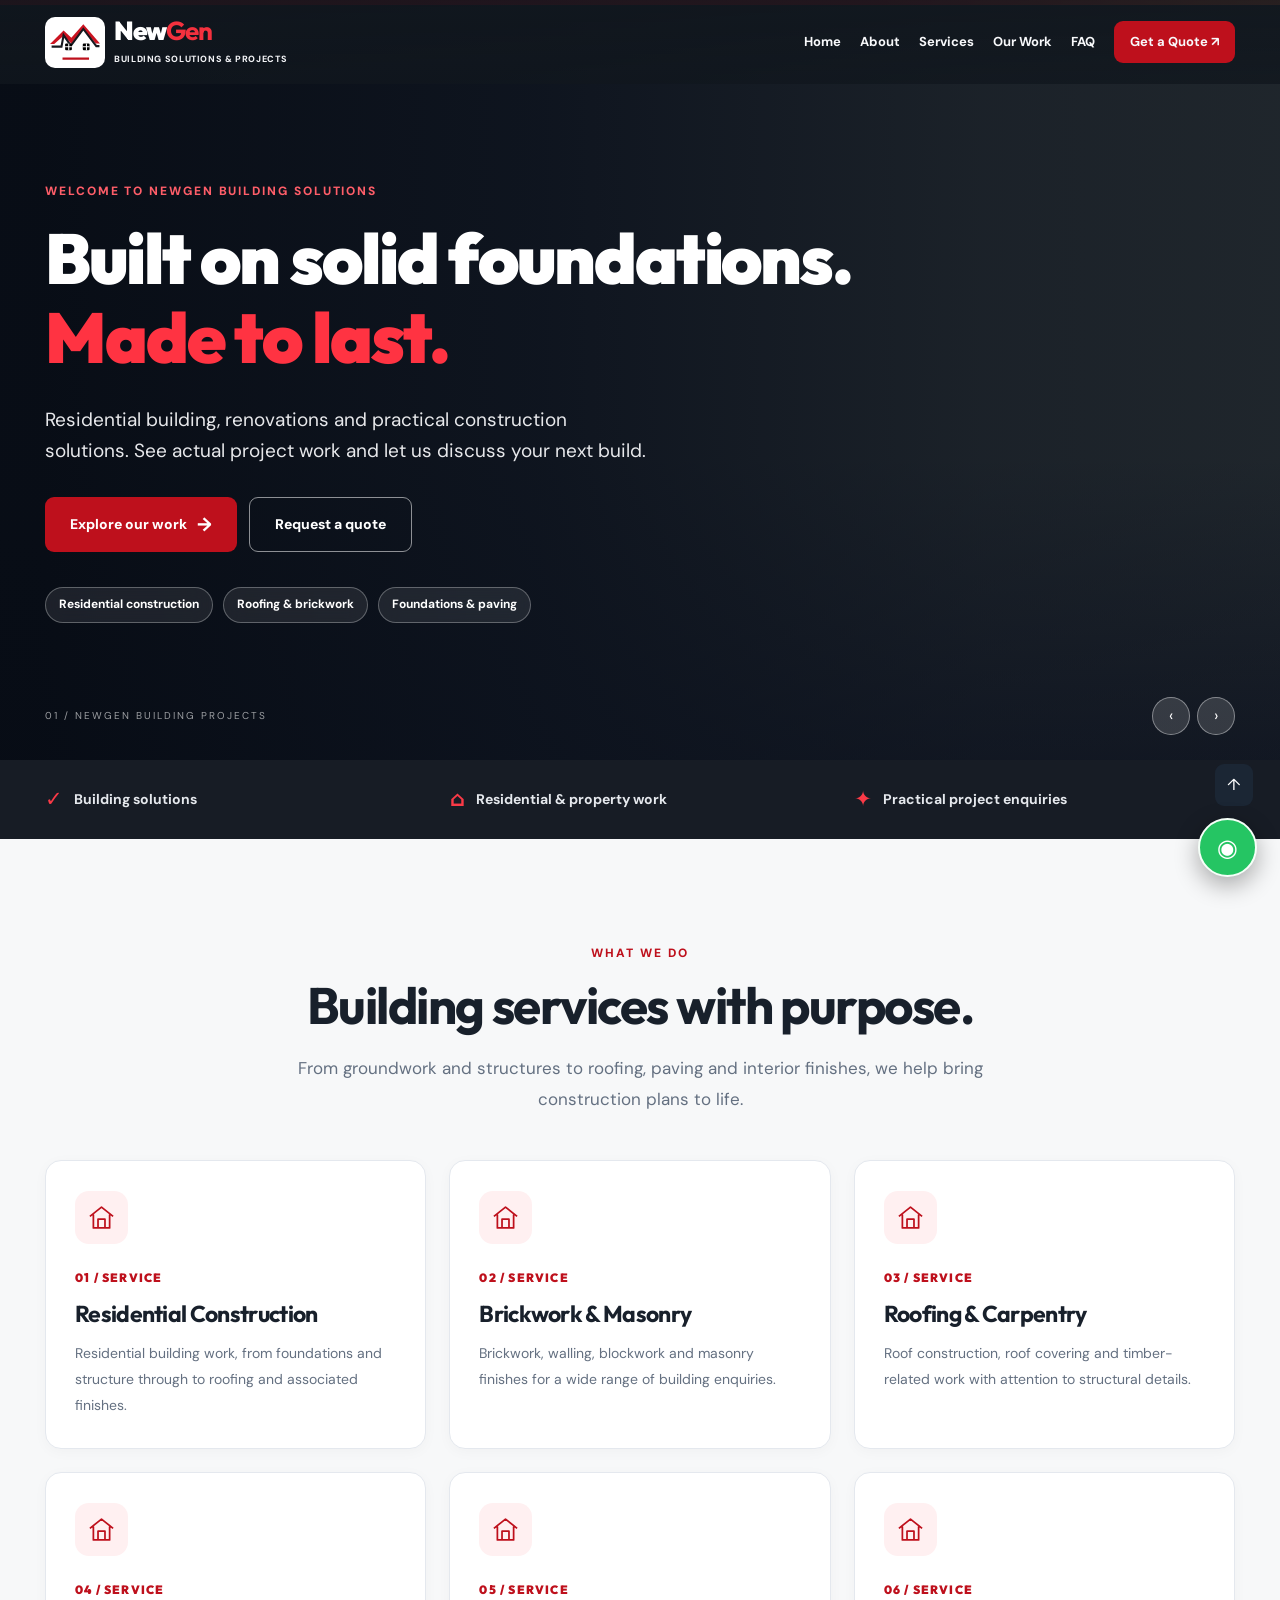
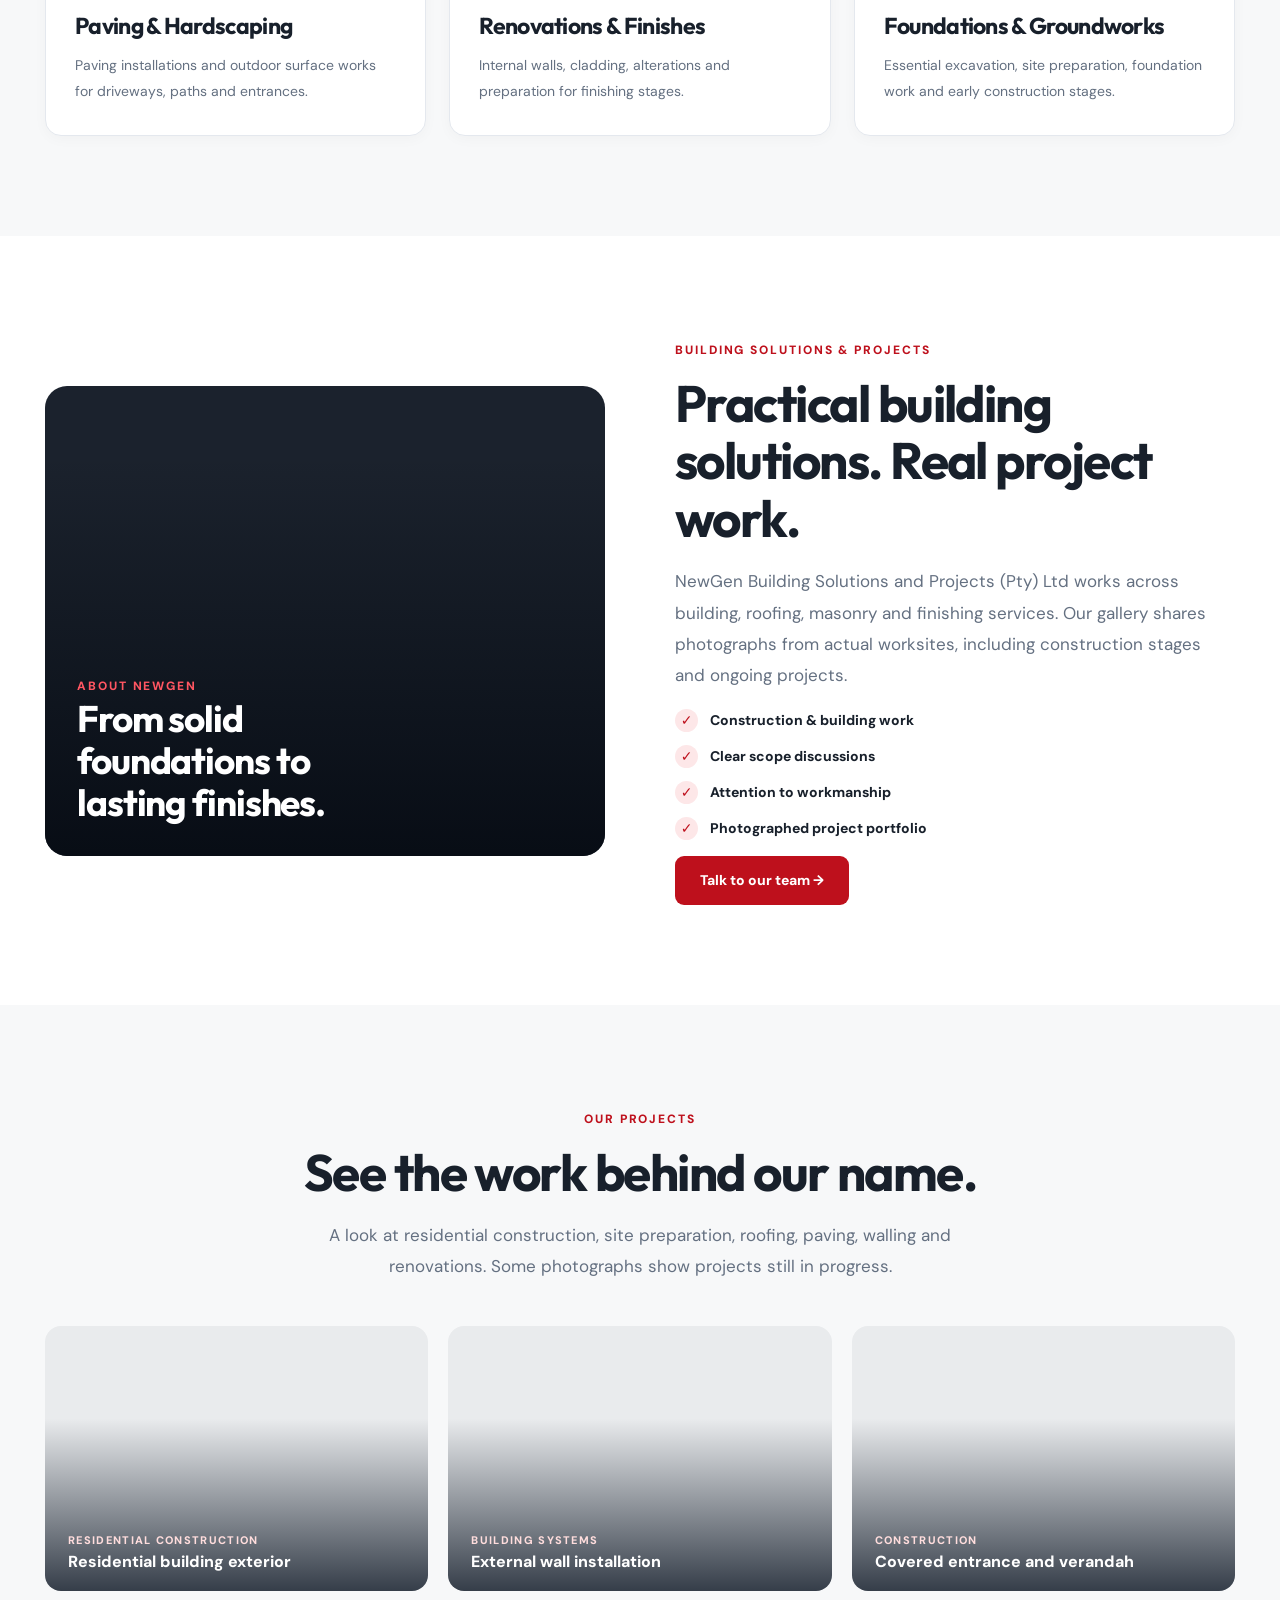
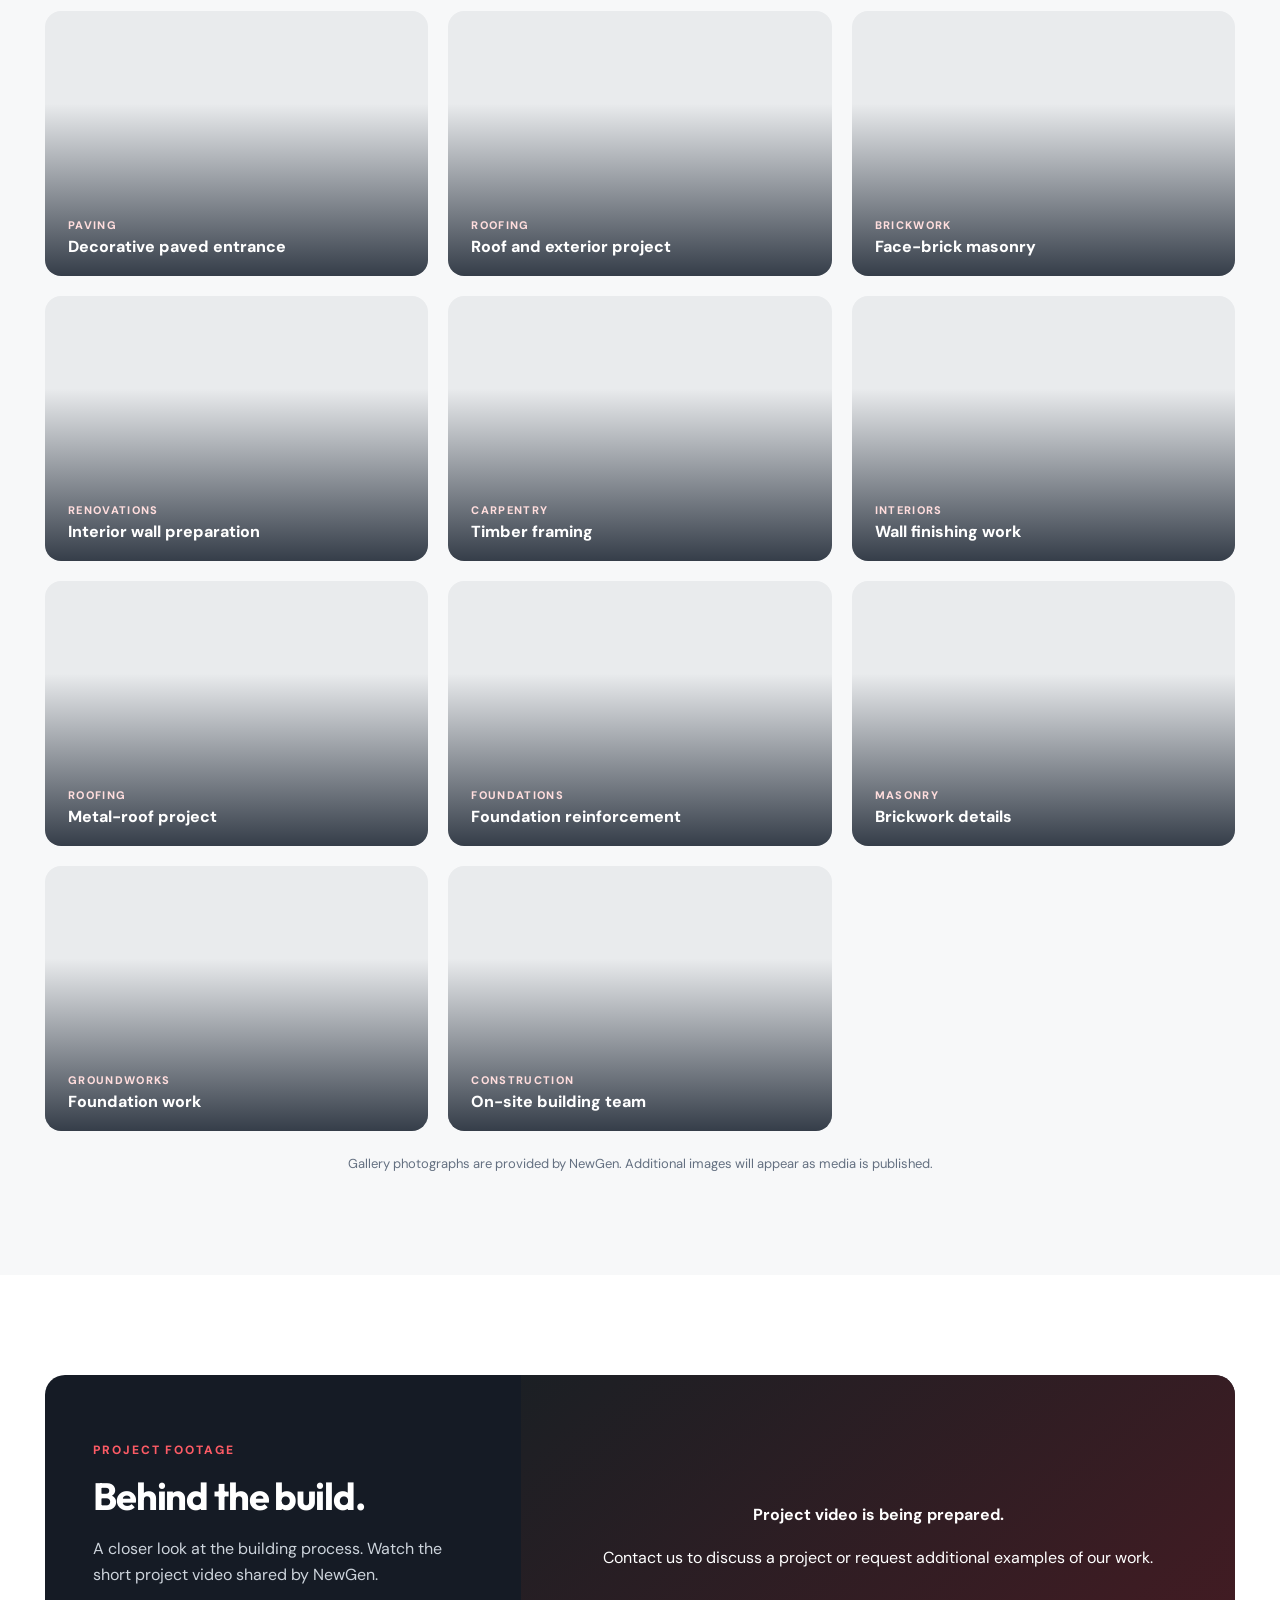
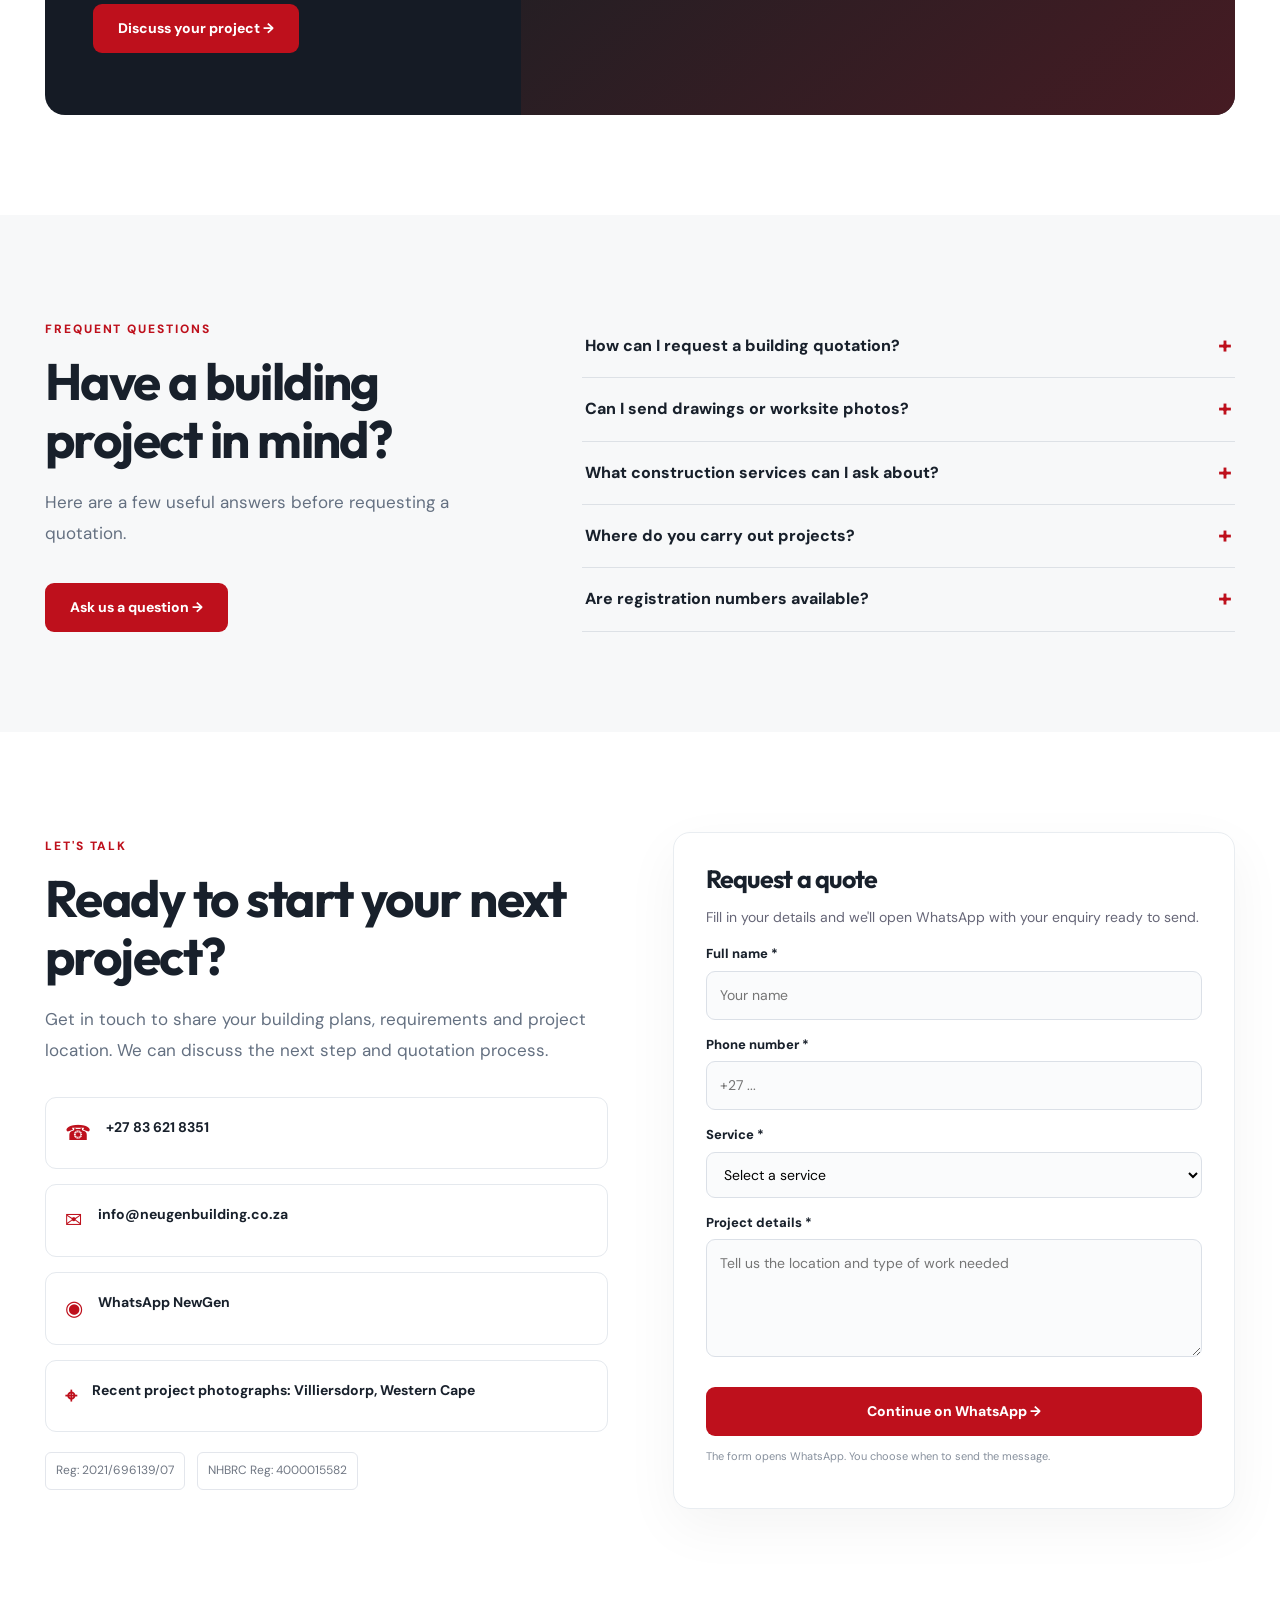
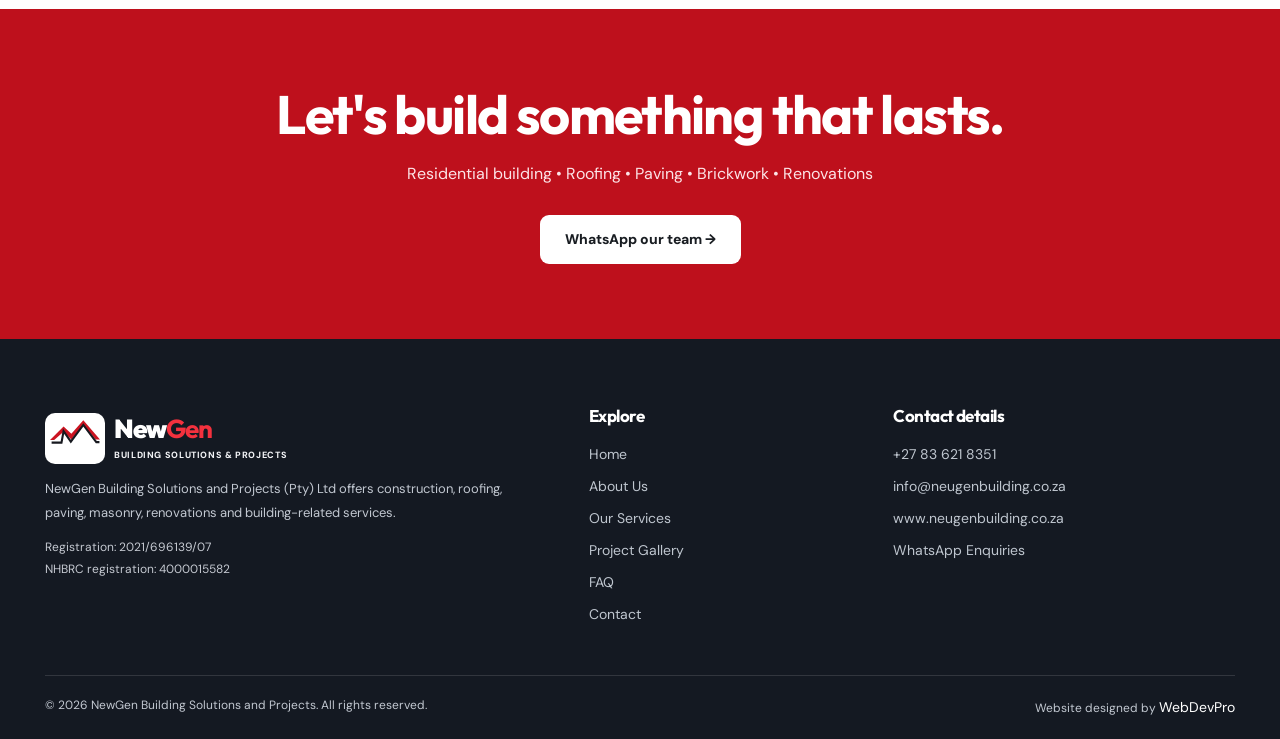
==== index.html @ d90ecdec "Create NewGen responsive construction website" ====
<!doctype html>
<html lang="en-ZA"><head><meta charset="utf-8"><meta name="viewport" content="width=device-width, initial-scale=1,viewport-fit=cover"><title>NewGen Building Solutions and Projects | Construction & Building</title>
<meta name="description" content="NewGen Building Solutions and Projects offers residential building, roofing, brickwork, foundations, paving and renovation services. View our work and request a quote.">
<meta name="theme-color" content="#bd111d"><meta name="robots" content="index,follow"><meta property="og:title" content="NewGen Building Solutions and Projects">
<meta property="og:description" content="Building with purpose. Creating with pride."><meta property="og:type" content="website">
<link rel="manifest" href="/manifest.webmanifest"><link rel="icon" type="image/svg+xml" href="/favicon.svg">
<link rel="preconnect" href="https://fonts.googleapis.com"><link rel="preconnect" href="https://fonts.gstatic.com" crossorigin>
<link href="https://fonts.googleapis.com/css2?family=DM+Sans:wght@400;500;600;700;800&family=Outfit:wght@400;500;600;700;800;900&display=swap" rel="stylesheet">
<style>
:root{--red:#be101c;--red-d:#8e1019;--dark:#151820;--muted:#647081;--pale:#f7f8f9}*{box-sizing:border-box}html{scroll-behavior:smooth;scroll-padding-top:88px}body{margin:0;background:#fff;color:#18202b;font:16px/1.65 'DM Sans',system-ui,sans-serif}h1,h2,h3{font-family:Outfit,system-ui,sans-serif;line-height:1.13;letter-spacing:-.03em}a{text-decoration:none;color:inherit}button,input,textarea,select{font:inherit}button{cursor:pointer}img{display:block;max-width:100%}.container{width:min(1190px,calc(100% - 40px));margin:auto}.eyebrow{color:var(--red);font-weight:800;letter-spacing:.16em;font-size:12px;text-transform:uppercase}.btn{display:inline-flex;align-items:center;justify-content:center;gap:10px;min-height:49px;padding:12px 25px;border:0;border-radius:9px;background:var(--red);color:white;font-size:14px;font-weight:800;transition:transform .2s,background .2s,box-shadow .2s}.btn:hover{background:var(--red-d);transform:translateY(-2px);box-shadow:0 10px 25px #be101c3b}.btn.white{background:white;color:#191d22}.btn.outline{background:transparent;border:1px solid #fff8;color:#fff}.btn.dark{background:#222936}.bar{height:5px;background:linear-gradient(90deg,#89000d,var(--red) 68%,#fa7136)}header{position:fixed;z-index:60;top:0;left:0;right:0;transition:.3s;background:linear-gradient(180deg,#11171ee8,#11171ecb)}header.scrolled{background:#151a23f7;box-shadow:0 8px 30px #0003}.head{height:84px;display:flex;align-items:center;justify-content:space-between;gap:24px}.brand{display:flex;align-items:center;gap:9px;min-width:0;color:white}.brand svg{flex:none;width:60px;height:51px;background:#fff;border-radius:10px;padding:4px}.brandName{font-family:Outfit,sans-serif;font-size:26px;font-weight:900;line-height:1;letter-spacing:-.05em}.brandName b{color:#f4313e}.brandSub{display:block;font-size:9px;text-transform:uppercase;letter-spacing:.07em;font-weight:800;line-height:1.3;margin-top:5px;color:#f3f4f7}.nav{display:flex;align-items:center;gap:19px}.nav a{color:#f8f9fb;font-size:13px;font-weight:700}.nav a:hover,.nav a.active{color:#ff6c72}.nav .btn{min-height:42px;padding:10px 16px}.menuButton{display:none;background:#ffffff12;color:#fff;border:1px solid #ffffff55;padding:8px 13px;border-radius:8px}.hero{min-height:755px;display:flex;align-items:center;position:relative;isolation:isolate;background:#252b30;color:#fff;padding:155px 0 120px;overflow:hidden}.heroPhoto{position:absolute;z-index:-2;inset:0;background-image:url('/assets/hero.jpg');background-repeat:no-repeat;background-size:cover;background-position:center 46%;transform:scale(1.02)}.hero:after{position:absolute;content:'';z-index:-1;inset:0;background:linear-gradient(90deg,#070c15f5 3%,#0c121de6 42%,#10172178 77%,#1119224b),linear-gradient(0deg,#0d111fc4,transparent 40%)}.hero .container{position:relative}.hero h1{font-size:clamp(45px,5.5vw,83px);font-weight:900;max-width:900px;margin:15px 0 26px}.hero h1 em{font-style:normal;color:#ff3342;display:block}.hero p{max-width:610px;font-size:19px;color:#e7e8eb;margin-bottom:30px}.heroChips{display:flex;gap:10px;flex-wrap:wrap;margin-top:35px}.heroChips span{border:1px solid #ffffff4a;background:#ffffff16;backdrop-filter:blur(10px);padding:7px 13px;border-radius:100px;font-size:12px;font-weight:700}.heroArrow{font-size:19px}.heroBottom{position:absolute;bottom:25px;left:0;right:0}.heroBottom .container{display:flex;justify-content:space-between;align-items:center;gap:20px}.heroBottom small{letter-spacing:.2em;text-transform:uppercase;color:#fff9;font-size:10px}.heroControls{display:flex;gap:7px}.heroControls button{border:1px solid #ffffff66;color:#fff;background:#ffffff25;border-radius:100%;height:38px;width:38px}.trust{background:#171c25;color:#e5e8ed}.trustGrid{display:grid;grid-template-columns:repeat(3,1fr);gap:24px;padding:22px 0}.trustGrid>div{display:flex;gap:11px;align-items:center;font-weight:700;font-size:14px}.trustGrid strong{color:#fa3a47;font-size:21px}.section{padding:100px 0}.section.alternate{background:var(--pale)}.section h2{font-size:clamp(34px,4vw,53px);margin:12px 0 18px}.lead{color:var(--muted);max-width:700px;font-size:17px;line-height:1.85}.sectHead{max-width:750px;margin:auto auto 44px;text-align:center}.sectHead .lead{margin:auto}.serviceGrid{display:grid;grid-template-columns:repeat(3,1fr);gap:23px}.service{background:#fff;border:1px solid #e4e8ee;border-radius:16px;padding:30px 29px;transition:.25s;box-shadow:0 3px 14px #141b2b08}.service:hover{transform:translateY(-5px);box-shadow:0 20px 35px #141b2b12;border-color:#d4a0a4}.number{display:inline-block;font:900 12px Outfit,sans-serif;letter-spacing:.1em;color:var(--red);margin-bottom:12px}.service h3{font-size:23px;margin:4px 0 12px}.service p{color:var(--muted);font-size:14px;line-height:1.85;margin-bottom:0}.servIcon{height:53px;width:53px;background:#fff0f1;border-radius:14px;color:var(--red);display:grid;place-items:center;margin-bottom:20px}.servIcon svg{width:29px;height:29px}.aboutGrid{display:grid;grid-template-columns:1fr 1fr;gap:70px;align-items:center}.aboutVisual{min-height:470px;background:#1b222d;position:relative;border-radius:22px;overflow:hidden;display:flex;align-items:end;padding:32px;color:white}.aboutVisual:before{content:'';position:absolute;inset:0;background:linear-gradient(0deg,#070c14f5,transparent 85%),url('/assets/hero.jpg') center/cover no-repeat}.aboutVisual>div{position:relative}.aboutVisual h3{font-size:37px;max-width:340px;margin:0}.aboutCopy ul{padding:0;list-style:none}.aboutCopy li{margin:13px 0;font-size:14px;font-weight:750}.aboutCopy li:before{content:'✓';display:inline-grid;place-items:center;margin-right:12px;height:23px;width:23px;border-radius:50%;background:#fde7e8;color:var(--red)}.galleryGrid{display:grid;grid-template-columns:repeat(3,1fr);gap:20px}.galleryItem{background:#e9ebed;border-radius:16px;overflow:hidden;position:relative;min-height:265px;border:0;display:block;text-align:left;width:100%;color:white}.galleryItem img{position:absolute;inset:0;width:100%;height:100%;object-fit:cover;transition:.4s}.galleryItem:before{content:'';position:absolute;inset:0;background:linear-gradient(25deg,#1e2833,#7a1d22);z-index:-1}.galleryItem:after{content:'';position:absolute;inset:0;background:linear-gradient(0deg,#07111fcb,transparent 65%)}.galleryItem:hover img{transform:scale(1.04)}.galleryLabel{position:absolute;z-index:3;bottom:20px;left:23px;right:15px;font-weight:800;line-height:1.2}.galleryLabel small{display:block;font-size:11px;color:#fdd;letter-spacing:.12em;text-transform:uppercase;margin-bottom:5px}.galleryNote{font-size:13px;color:var(--muted);text-align:center;margin:22px 0 0}.videoGrid{display:grid;grid-template-columns:.8fr 1.2fr;background:#151b25;border-radius:20px;overflow:hidden;align-items:center;color:#fff}.videoText{padding:48px}.videoText .eyebrow{color:#fc5b65}.videoText h2{color:white;font-size:38px}.videoText p{color:#cdd4dc}.videoMedia{min-height:340px;display:grid;place-items:center;background:linear-gradient(140deg,#1c2024e0,#511b22cf),url('/assets/hero.jpg') center/cover;position:relative}.videoMedia video{height:410px;width:100%;object-fit:contain;max-width:100%;background:#12141c}.videoFallback{display:none;text-align:center;padding:30px}.contactGrid{display:grid;grid-template-columns:1fr 1fr;gap:65px}.contactDetails{display:grid;gap:15px;margin-top:30px}.contactDetails a,.contactDetails p{display:flex;align-items:flex-start;gap:15px;padding:18px 19px;border:1px solid #e5e9ee;border-radius:11px;margin:0;font-weight:700;font-size:14px;overflow-wrap:anywhere}.contactDetails span{color:var(--red);font-size:21px}.quote{background:#fff;border:1px solid #e9edf1;box-shadow:0 18px 55px #08101c0c;padding:32px;border-radius:17px}.quote h3{font-size:25px;margin:0 0 20px}.quote label{display:block;font-size:13px;font-weight:800;margin:14px 0 6px}.quote input,.quote select,.quote textarea{width:100%;background:#fafbfc;border:1px solid #dbe0e7;border-radius:9px;padding:12px 13px;font-size:14px;outline:none}.quote input:focus,.quote select:focus,.quote textarea:focus{border-color:var(--red)}.quote button{width:100%;margin-top:21px}.legal{margin-top:20px;display:flex;gap:12px;flex-wrap:wrap;color:#707783;font-size:12px}.legal span{padding:8px 10px;border:1px solid #e3e6ec;border-radius:6px}.faqGrid{display:grid;grid-template-columns:.85fr 1.15fr;gap:55px}.faqList details{border-bottom:1px solid #dde1e6;padding:18px 3px}.faqList summary{cursor:pointer;font-weight:800;list-style:none;display:flex;justify-content:space-between;gap:12px}.faqList summary::after{content:'+';color:var(--red);font-size:24px;line-height:1}.faqList details[open] summary::after{content:'−'}.faqList p{color:#657182;font-size:14px}.cta{background:var(--red);text-align:center;padding:75px 0;color:#fff}.cta h2{font-size:clamp(33px,5vw,54px);margin:0 0 10px}.cta p{color:#fce4e7;margin-bottom:28px}footer{background:#141922;color:#c2c8d1;padding:65px 0 20px}footer .ftgrid{display:grid;grid-template-columns:1.4fr .7fr 1fr;gap:65px}footer h3{color:#fff;font-size:17px;margin-top:2px}footer a{display:block;margin:9px 0;color:#bfc6cf;font-size:14px}footer a:hover{color:#ff5a66}footer p{font-size:13px;line-height:1.8}footer .copyright{border-top:1px solid #ffffff20;margin-top:40px;padding-top:20px;display:flex;flex-wrap:wrap;justify-content:space-between;font-size:12px}.socialProof{font-size:12px;color:#c5c9d1}.floatChat{position:fixed;right:23px;bottom:23px;z-index:90;background:#25c563;color:white;border:2px solid #f5fff8;border-radius:50%;width:59px;height:59px;box-shadow:0 8px 25px #0005;font-size:24px}.chatBox{display:none;position:fixed;z-index:89;right:20px;bottom:94px;max-width:calc(100vw - 35px);width:340px;background:white;border-radius:16px;overflow:hidden;box-shadow:0 15px 45px #0005}.chatBox.open{display:block}.chatHead{background:#1b232c;padding:15px;color:#fff;font-weight:800}.chatBody{padding:18px}.chatBody p{font-size:13px}.chatBody input,.chatBody select,.chatBody textarea{width:100%;border-radius:8px;border:1px solid #d6dce3;padding:9px;margin:6px 0;font-size:13px}.chatBody .btn{width:100%;margin-top:10px}.lightbox{display:none;position:fixed;inset:0;z-index:110;background:#000e;align-items:center;justify-content:center;padding:35px}.lightbox.open{display:flex}.lightbox img{max-height:88vh;max-width:95vw;object-fit:contain}.lightbox button{position:absolute;top:20px;right:20px;border:0;border-radius:50%;background:#ffffff21;color:white;width:40px;height:40px;font-size:24px}.backTop{position:fixed;right:27px;bottom:94px;border:0;border-radius:9px;padding:8px 12px;background:#1b2634;color:#fff;z-index:85}.skip{position:absolute;top:-50px;background:white;color:black;padding:10px;z-index:100}.skip:focus{top:0}button:focus-visible,a:focus-visible,input:focus-visible{outline:3px solid #ff5b68;outline-offset:2px}
@media(max-width:990px){.nav{display:none;position:absolute;top:84px;right:0;left:0;padding:20px;background:#131923;flex-direction:column;align-items:stretch;gap:10px}.nav.open{display:flex}.nav a{padding:9px}.menuButton{display:block}.serviceGrid,.galleryGrid{grid-template-columns:repeat(2,1fr)}.aboutGrid,.contactGrid{gap:35px}.head .brandSub{max-width:200px}.ftgrid{gap:30px!important}}@media(max-width:700px){.container{width:min(100% - 32px,1190px)}.head{height:76px}.nav{top:76px}.brand svg{height:45px;width:49px}.brandName{font-size:23px}.brandSub{font-size:8px}.hero{min-height:690px;padding-top:133px}.hero h1{font-size:44px}.hero p{font-size:16px}.hero .btn{width:100%;margin-bottom:8px}.heroChips{margin-top:18px}.trustGrid{grid-template-columns:1fr;gap:12px}.section{padding:70px 0}.serviceGrid,.galleryGrid{grid-template-columns:1fr}.aboutGrid,.contactGrid,.faqGrid,.videoGrid{grid-template-columns:1fr}.aboutVisual{min-height:340px}.videoText{padding:28px}.videoMedia{min-height:230px}.videoMedia video{max-height:420px}.ftgrid{grid-template-columns:1fr!important;gap:30px!important}.contactDetails a{font-size:13px}.quote{padding:23px}}
@media(prefers-reduced-motion:reduce){html{scroll-behavior:auto}*{transition:none!important;animation:none!important}}
</style></head>
<body>
<a href="#main" class="skip">Skip to content</a><div class="bar"></div>
<header id="header"><div class="container head"><a href="#home" class="brand" aria-label="NewGen home">
<svg viewBox="0 0 100 80" role="img" aria-label="NewGen roof logo"><path fill="#cb1421" d="M2 43 28 17l15 14L66 5l32 37-8 0-24-27-23 27-15-15L10 43Z"/><path stroke="#17191f" fill="none" stroke-width="4" d="M5 48h19L28 26l14 20L66 14l25 33h6"/><rect x="31" y="42" width="13" height="13" rx="2"/><path d="M38 42v13M31 48h13" stroke="#fff" stroke-width="2"/><rect x="65" y="42" width="13" height="13" rx="2"/><path d="M72 42v13M65 48h13" stroke="#fff" stroke-width="2"/><path fill="#be101c" d="M26 69h51v4H26Z"/></svg>
<span><span class="brandName">New<b>Gen</b></span><span class="brandSub">Building Solutions & Projects</span></span></a>
<nav class="nav" id="nav" aria-label="Primary navigation"><a href="#home">Home</a><a href="#about">About</a><a href="#services">Services</a><a href="#projects">Our Work</a><a href="#faq">FAQ</a><a href="#contact" class="btn">Get a Quote ↗</a></nav>
<button class="menuButton" id="menuButton" aria-label="Open menu" aria-expanded="false">☰</button></div></header>
<main id="main">
<section class="hero" id="home"><div class="heroPhoto"></div><div class="container"><span class="eyebrow" style="color:#ff5e69">WELCOME TO NEWGEN BUILDING SOLUTIONS</span><h1 id="heroTitle">Built on solid foundations.<em>Made to last.</em></h1><p id="heroDesc">Residential building, renovations and practical construction solutions. See actual project work and let us discuss your next build.</p><div style="display:flex;gap:12px;flex-wrap:wrap"><a href="#projects" class="btn">Explore our work <span class="heroArrow">→</span></a><a href="#contact" class="btn outline">Request a quote</a></div><div class="heroChips"><span>Residential construction</span><span>Roofing & brickwork</span><span>Foundations & paving</span></div></div><div class="heroBottom"><div class="container"><small>01 / NewGen Building Projects</small><div class="heroControls"><button id="prevHero" aria-label="Previous headline">‹</button><button id="nextHero" aria-label="Next headline">›</button></div></div></div></section>
<div class="trust"><div class="container trustGrid"><div><strong>✓</strong> Building solutions</div><div><strong>⌂</strong> Residential & property work</div><div><strong>✦</strong> Practical project enquiries</div></div></div>
<section class="section alternate" id="services"><div class="container"><div class="sectHead"><span class="eyebrow">WHAT WE DO</span><h2>Building services with purpose.</h2><p class="lead">From groundwork and structures to roofing, paving and interior finishes, we help bring construction plans to life.</p></div><div class="serviceGrid" id="servicesGrid"></div></div></section>
<section class="section" id="about"><div class="container aboutGrid"><div class="aboutVisual"><div><span class="eyebrow" style="color:#ff5662">ABOUT NEWGEN</span><h3>From solid foundations to lasting finishes.</h3></div></div><div class="aboutCopy"><span class="eyebrow">BUILDING SOLUTIONS & PROJECTS</span><h2>Practical building solutions. Real project work.</h2><p class="lead">NewGen Building Solutions and Projects (Pty) Ltd works across building, roofing, masonry and finishing services. Our gallery shares photographs from actual worksites, including construction stages and ongoing projects.</p><ul><li>Construction & building work</li><li>Clear scope discussions</li><li>Attention to workmanship</li><li>Photographed project portfolio</li></ul><a href="#contact" class="btn">Talk to our team →</a></div></div></section>
<section class="section alternate" id="projects"><div class="container"><div class="sectHead"><span class="eyebrow">OUR PROJECTS</span><h2>See the work behind our name.</h2><p class="lead">A look at residential construction, site preparation, roofing, paving, walling and renovations. Some photographs show projects still in progress.</p></div><div class="galleryGrid" id="galleryGrid"></div><p class="galleryNote">Gallery photographs are provided by NewGen. Additional images will appear as media is published.</p></div></section>
<section class="section" id="video"><div class="container"><div class="videoGrid"><div class="videoText"><span class="eyebrow">PROJECT FOOTAGE</span><h2>Behind the build.</h2><p>A closer look at the building process. Watch the short project video shared by NewGen.</p><a href="#contact" class="btn">Discuss your project →</a></div><div class="videoMedia"><video controls preload="metadata" playsinline poster="/assets/hero.jpg" id="projectVideo"><source src="/assets/construction-video.mp4" type="video/mp4">Video playback is not supported.</video><div class="videoFallback" id="videoFallback"><strong>Project video is being prepared.</strong><p>Contact us to discuss a project or request additional examples of our work.</p></div></div></div></div></section>
<section class="section alternate" id="faq"><div class="container faqGrid"><div><span class="eyebrow">FREQUENT QUESTIONS</span><h2>Have a building project in mind?</h2><p class="lead">Here are a few useful answers before requesting a quotation.</p><a class="btn" style="margin-top:16px" href="#contact">Ask us a question →</a></div><div class="faqList"><details><summary>How can I request a building quotation?</summary><p>Send a WhatsApp message, call +27 83 621 8351 or complete the enquiry form with details of the proposed work and location.</p></details><details><summary>Can I send drawings or worksite photos?</summary><p>Yes. Share plans and photographs by WhatsApp and tell us the type and approximate scale of the work.</p></details><details><summary>What construction services can I ask about?</summary><p>Residential construction, foundations, brickwork, roofing, renovations, paving and related building work.</p></details><details><summary>Where do you carry out projects?</summary><p>Our supplied gallery includes photographs of projects in Villiersdorp, Western Cape. Please contact us to confirm availability for a specific location.</p></details><details><summary>Are registration numbers available?</summary><p>Company registration: 2021/696139/07. Supplied NHBRC registration number: 4000015582. Verification documents can be requested directly from the company.</p></details></div></div></section>
<section class="section" id="contact"><div class="container contactGrid"><div><span class="eyebrow">LET'S TALK</span><h2>Ready to start your next project?</h2><p class="lead">Get in touch to share your building plans, requirements and project location. We can discuss the next step and quotation process.</p><div class="contactDetails"><a href="tel:+27836218351"><span>☎</span> +27 83 621 8351</a><a href="mailto:info@neugenbuilding.co.za"><span>✉</span> info@neugenbuilding.co.za</a><a href="https://wa.me/27836218351" target="_blank" rel="noopener"><span>◉</span> WhatsApp NewGen</a><p><span>⌖</span> Recent project photographs: Villiersdorp, Western Cape</p></div><div class="legal"><span>Reg: 2021/696139/07</span><span>NHBRC Reg: 4000015582</span></div></div><form class="quote" id="quoteForm"><h3>Request a quote</h3><p style="font-size:14px;color:#667;margin-top:-7px">Fill in your details and we'll open WhatsApp with your enquiry ready to send.</p><label for="qname">Full name *</label><input id="qname" name="name" required placeholder="Your name" autocomplete="name"><label for="qphone">Phone number *</label><input id="qphone" name="phone" type="tel" required placeholder="+27 ..." autocomplete="tel"><label for="qservice">Service *</label><select id="qservice" name="service" required><option value="">Select a service</option><option>Residential construction</option><option>Brickwork and masonry</option><option>Roofing and carpentry</option><option>Paving and hardscaping</option><option>Renovations and finishes</option><option>Groundworks and foundations</option><option>Other building enquiry</option></select><label for="qmessage">Project details *</label><textarea id="qmessage" name="message" rows="4" required placeholder="Tell us the location and type of work needed"></textarea><button class="btn" type="submit">Continue on WhatsApp →</button><p style="font-size:11px;color:#87909d">The form opens WhatsApp. You choose when to send the message.</p></form></div></section>
<section class="cta"><div class="container"><h2>Let's build something that lasts.</h2><p>Residential building • Roofing • Paving • Brickwork • Renovations</p><a class="btn white" href="https://wa.me/27836218351?text=Hello%20NewGen%2C%20I%20would%20like%20to%20request%20a%20quote." target="_blank" rel="noopener">WhatsApp our team →</a></div></section>
</main>
<footer><div class="container"><div class="ftgrid"><div><a class="brand" href="#home"><svg viewBox="0 0 100 80" aria-hidden="true"><path fill="#cb1421" d="M2 43 28 17l15 14L66 5l32 37-8 0-24-27-23 27-15-15L10 43Z"/><path stroke="#17191f" fill="none" stroke-width="4" d="M5 48h19L28 26l14 20L66 14l25 33h6"/></svg><span><span class="brandName">New<b>Gen</b></span><span class="brandSub">Building Solutions & Projects</span></span></a><p>NewGen Building Solutions and Projects (Pty) Ltd offers construction, roofing, paving, masonry, renovations and building-related services.</p><p class="socialProof">Registration: 2021/696139/07<br>NHBRC registration: 4000015582</p></div><div><h3>Explore</h3><a href="#home">Home</a><a href="#about">About Us</a><a href="#services">Our Services</a><a href="#projects">Project Gallery</a><a href="#faq">FAQ</a><a href="#contact">Contact</a></div><div><h3>Contact details</h3><a href="tel:+27836218351">+27 83 621 8351</a><a href="mailto:info@neugenbuilding.co.za">info@neugenbuilding.co.za</a><a href="https://www.neugenbuilding.co.za">www.neugenbuilding.co.za</a><a href="https://wa.me/27836218351">WhatsApp Enquiries</a></div></div><div class="copyright"><span>© <span id="year"></span> NewGen Building Solutions and Projects. All rights reserved.</span><span>Website designed by <a style="display:inline;color:#fff" href="https://webdevpro.co.za" target="_blank" rel="noopener">WebDevPro</a></span></div></div></footer>
<button class="floatChat" id="chatToggle" aria-label="Open WhatsApp assistant">◉</button><div class="chatBox" id="chatBox"><div class="chatHead">NewGen • WhatsApp Assistant <button style="float:right;border:0;background:none;color:#fff;font-size:20px" id="chatClose" aria-label="Close">×</button></div><form class="chatBody" id="chatForm"><p>Hello 👋 Welcome to NewGen. Share your details and we'll prepare a WhatsApp enquiry.</p><input name="name" placeholder="Your name" aria-label="Your name" required><input name="phone" type="tel" placeholder="Phone number" aria-label="Phone number" required><select name="service" aria-label="Service" required><option value="">Select a service</option><option>Residential construction</option><option>Brickwork</option><option>Roofing</option><option>Paving</option><option>Renovations</option><option>Foundations</option><option>General enquiry</option></select><textarea name="message" placeholder="Describe your project..." aria-label="Project details" rows="3" required></textarea><button class="btn" type="submit">Open WhatsApp →</button></form></div><button class="backTop" id="backTop" aria-label="Back to top">↑</button><div class="lightbox" id="lightbox"><button id="lightboxClose" aria-label="Close photo viewer">×</button><img id="lightboxImage" alt="Enlarged project photo"></div>
<script>
const services=[
['01','Residential Construction','Residential building work, from foundations and structure through to roofing and associated finishes.','home'],
['02','Brickwork & Masonry','Brickwork, walling, blockwork and masonry finishes for a wide range of building enquiries.','bricks'],
['03','Roofing & Carpentry','Roof construction, roof covering and timber-related work with attention to structural details.','roof'],
['04','Paving & Hardscaping','Paving installations and outdoor surface works for driveways, paths and entrances.','paving'],
['05','Renovations & Finishes','Internal walls, cladding, alterations and preparation for finishing stages.','interior'],
['06','Foundations & Groundworks','Essential excavation, site preparation, foundation work and early construction stages.','foundation']
];
const iconMarkup='<svg viewBox="0 0 50 50" fill="none" stroke="currentColor" stroke-width="3" stroke-linejoin="round"><path d="M5 23 25 7l20 16M11 20v23h28V20M19 43V28h12v15"/></svg>';
document.getElementById('servicesGrid').innerHTML=services.map(s=>'<article class="service"><span class="servIcon">'+iconMarkup+'</span><span class="number">'+s[0]+' / SERVICE</span><h3>'+s[1]+'</h3><p>'+s[2]+'</p></article>').join('');
const projectNames=[
['Residential building exterior','Residential construction'],['External wall installation','Building systems'],['Covered entrance and verandah','Construction'],['Decorative paved entrance','Paving'],['Roof and exterior project','Roofing'],['Face-brick masonry','Brickwork'],['Interior wall preparation','Renovations'],['Timber framing','Carpentry'],['Wall finishing work','Interiors'],['Metal-roof project','Roofing'],['Foundation reinforcement','Foundations'],['Brickwork details','Masonry'],['Foundation work','Groundworks'],['On-site building team','Construction']];
document.getElementById('galleryGrid').innerHTML=projectNames.map((p,i)=>'<button type="button" class="galleryItem" aria-label="View '+p[0]+'" data-photo="'+String(i+1).padStart(2,'0')+'"><img alt="'+p[0]+'" loading="lazy" src="/assets/project-'+String(i+1).padStart(2,'0')+'.webp" onerror="this.style.display=\'none\'"><span class="galleryLabel"><small>'+p[1]+'</small>'+p[0]+'</span></button>').join('');
const menu=document.getElementById('menuButton'),nav=document.getElementById('nav');menu.addEventListener('click',()=>{const open=nav.classList.toggle('open');menu.setAttribute('aria-expanded',String(open));menu.textContent=open?'×':'☰'});nav.querySelectorAll('a').forEach(x=>x.addEventListener('click',()=>{nav.classList.remove('open');menu.setAttribute('aria-expanded','false');menu.textContent='☰'}));window.addEventListener('scroll',()=>document.getElementById('header').classList.toggle('scrolled',window.scrollY>20),{passive:true});
const slides=[['Built on solid foundations.','Made to last.','Residential building, renovations and practical construction solutions. See actual project work and let us discuss your next build.'],['From the ground up.','Every detail matters.','From brickwork and structures to roofing and finishes, discover practical building services.'],['Precision you can see.','Work with purpose.','Talk to NewGen about paving, masonry and building work for your next property project.']];let current=0;function renderSlide(){const s=slides[current];document.getElementById('heroTitle').innerHTML=s[0]+'<em>'+s[1]+'</em>';document.getElementById('heroDesc').textContent=s[2];document.querySelector('.heroBottom small').textContent='0'+(current+1)+' / NewGen Building Projects'};document.getElementById('prevHero').onclick=()=>{current=(current+slides.length-1)%slides.length;renderSlide()};document.getElementById('nextHero').onclick=()=>{current=(current+1)%slides.length;renderSlide()};setInterval(()=>{if(document.visibilityState!=='visible')return;current=(current+1)%slides.length;renderSlide()},7200);
function openWA(data){const msg='Hello NewGen Building Solutions, please assist me.\nName: '+data.name+'\nPhone: '+data.phone+'\nService: '+data.service+'\nProject: '+data.message;window.open('https://wa.me/27836218351?text='+encodeURIComponent(msg),'_blank','noopener,noreferrer')};
for(const id of ['quoteForm','chatForm'])document.getElementById(id).addEventListener('submit',e=>{e.preventDefault();const f=e.currentTarget;if(!f.reportValidity())return;openWA(Object.fromEntries(new FormData(f).entries()));if(id==='chatForm')document.getElementById('chatBox').classList.remove('open')});
document.getElementById('chatToggle').onclick=()=>document.getElementById('chatBox').classList.toggle('open');document.getElementById('chatClose').onclick=()=>document.getElementById('chatBox').classList.remove('open');
document.getElementById('backTop').onclick=()=>scrollTo({top:0,behavior:'smooth'});document.getElementById('year').textContent=new Date().getFullYear();
const modal=document.getElementById('lightbox'),mi=document.getElementById('lightboxImage');document.querySelectorAll('[data-photo]').forEach(x=>x.addEventListener('click',()=>{const img=x.querySelector('img');if(!img.complete||!img.naturalWidth)return;mi.src=img.src;mi.alt=img.alt;modal.classList.add('open')}));document.getElementById('lightboxClose').onclick=()=>modal.classList.remove('open');modal.addEventListener('click',e=>{if(e.target===modal)modal.classList.remove('open')});document.addEventListener('keydown',e=>{if(e.key==='Escape')modal.classList.remove('open')});
const vid=document.getElementById('projectVideo');vid.addEventListener('error',()=>{vid.style.display='none';document.getElementById('videoFallback').style.display='block'},true);
if('serviceWorker'in navigator)window.addEventListener('load',()=>navigator.serviceWorker.register('/sw.js').catch(()=>{}));
</script></body></html>
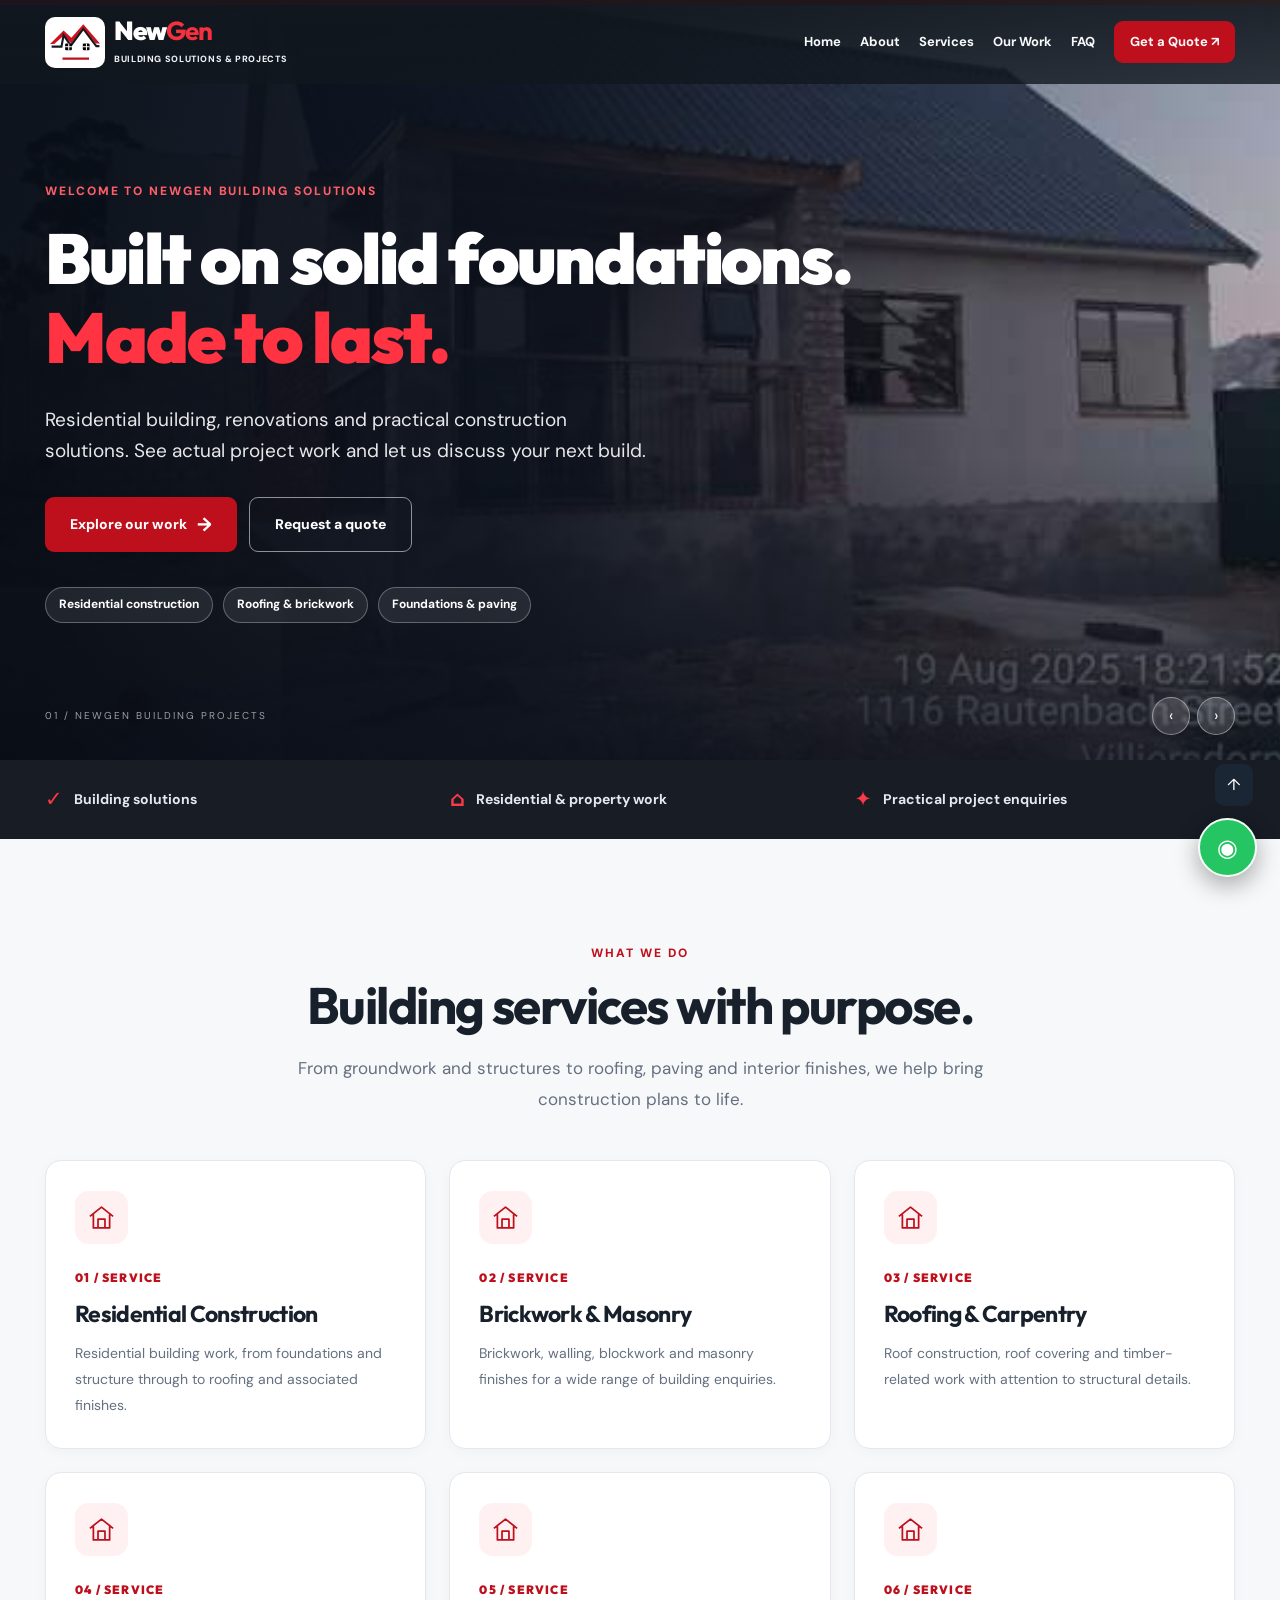
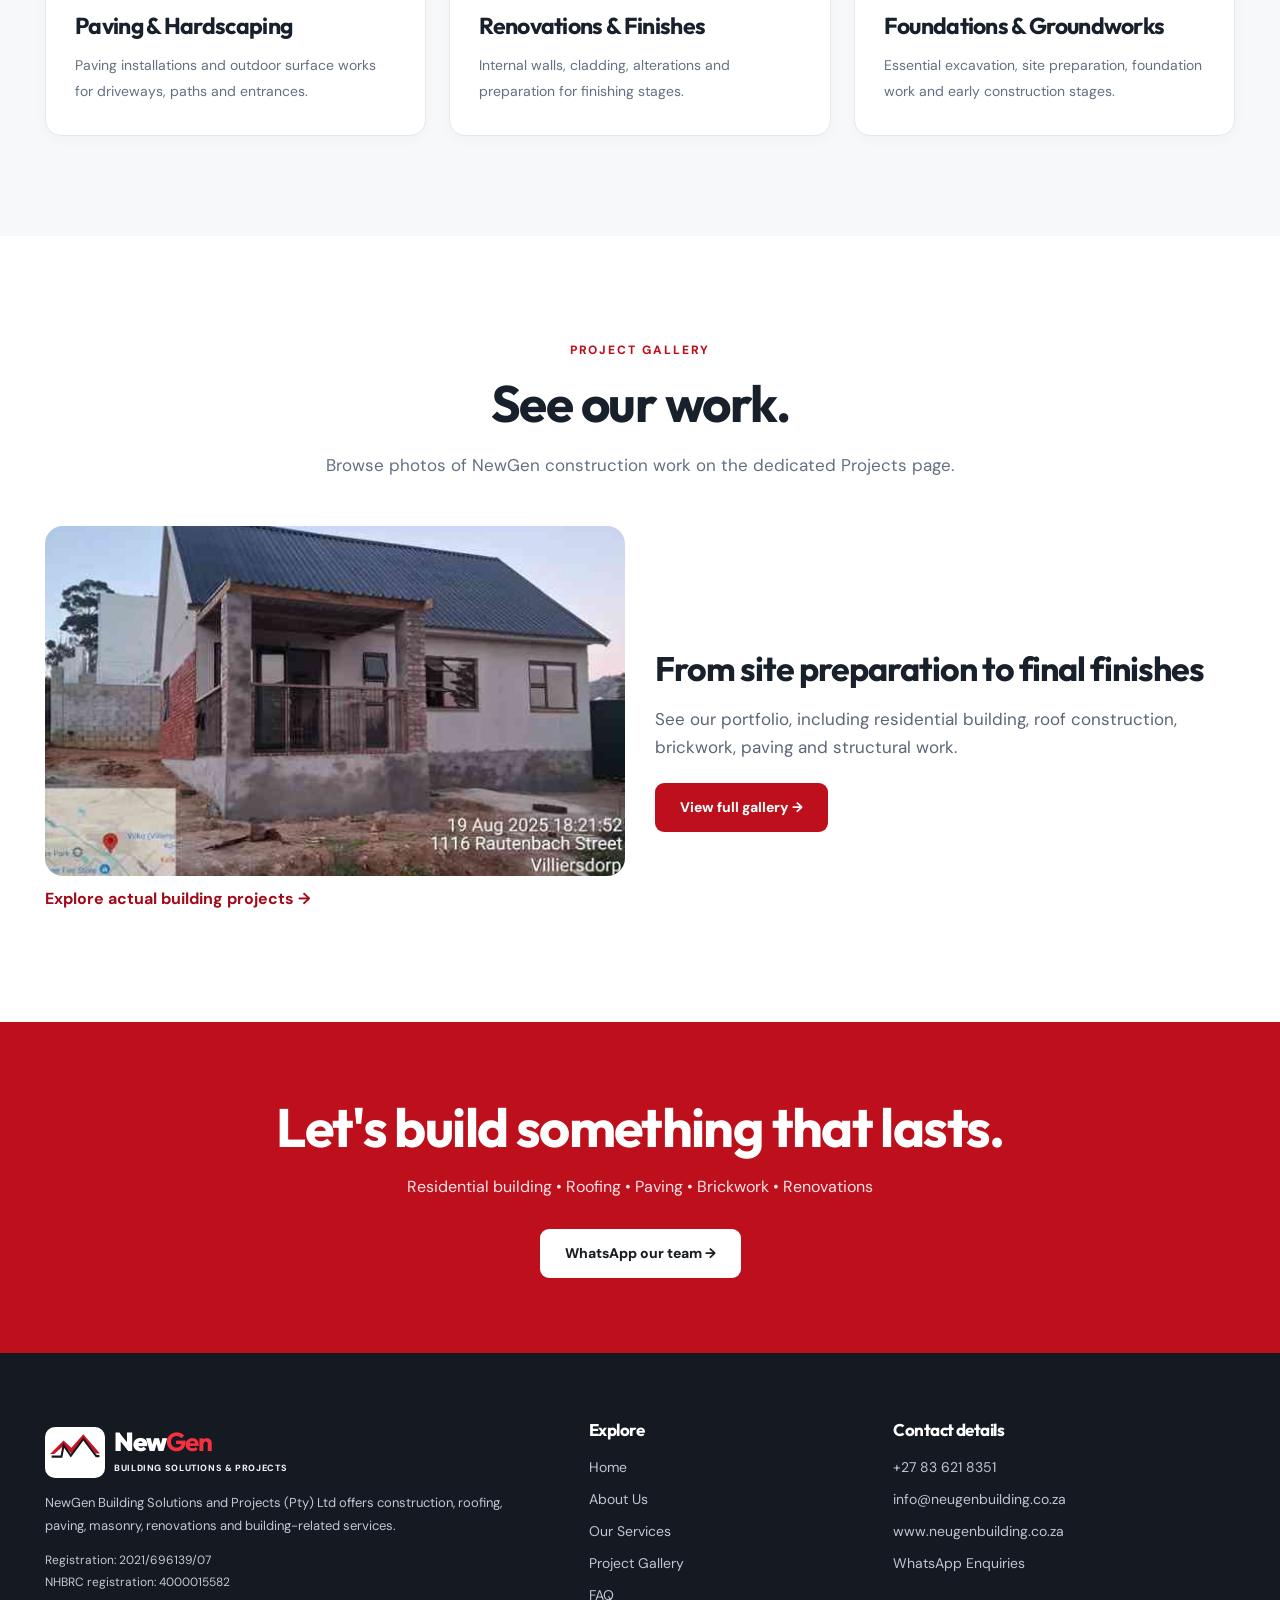
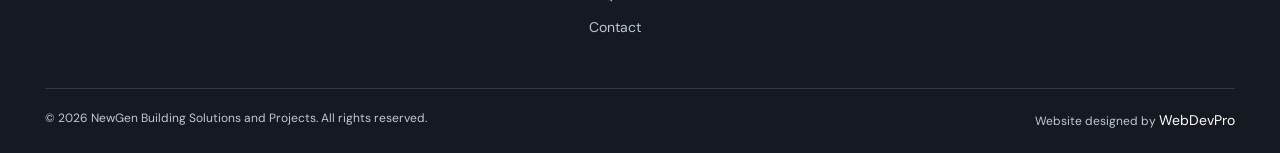
==== commit 3746e9a4: "Create separate NewGen pages and repair empty project thumbnails" ====
--- a/index.html
+++ b/index.html
@@ -1,5 +1,5 @@
 <!doctype html>
-<html lang="en-ZA"><head><meta charset="utf-8"><meta name="viewport" content="width=device-width, initial-scale=1,viewport-fit=cover"><title>NewGen Building Solutions and Projects | Construction & Building</title>
+<html lang="en-ZA"><head><meta charset="utf-8"><meta name="viewport" content="width=device-width, initial-scale=1,viewport-fit=cover"><title>Home | NewGen Building Solutions and Projects</title>
 <meta name="description" content="NewGen Building Solutions and Projects offers residential building, roofing, brickwork, foundations, paving and renovation services. View our work and request a quote.">
 <meta name="theme-color" content="#bd111d"><meta name="robots" content="index,follow"><meta property="og:title" content="NewGen Building Solutions and Projects">
 <meta property="og:description" content="Building with purpose. Creating with pride."><meta property="og:type" content="website">
@@ -10,26 +10,33 @@
 :root{--red:#be101c;--red-d:#8e1019;--dark:#151820;--muted:#647081;--pale:#f7f8f9}*{box-sizing:border-box}html{scroll-behavior:smooth;scroll-padding-top:88px}body{margin:0;background:#fff;color:#18202b;font:16px/1.65 'DM Sans',system-ui,sans-serif}h1,h2,h3{font-family:Outfit,system-ui,sans-serif;line-height:1.13;letter-spacing:-.03em}a{text-decoration:none;color:inherit}button,input,textarea,select{font:inherit}button{cursor:pointer}img{display:block;max-width:100%}.container{width:min(1190px,calc(100% - 40px));margin:auto}.eyebrow{color:var(--red);font-weight:800;letter-spacing:.16em;font-size:12px;text-transform:uppercase}.btn{display:inline-flex;align-items:center;justify-content:center;gap:10px;min-height:49px;padding:12px 25px;border:0;border-radius:9px;background:var(--red);color:white;font-size:14px;font-weight:800;transition:transform .2s,background .2s,box-shadow .2s}.btn:hover{background:var(--red-d);transform:translateY(-2px);box-shadow:0 10px 25px #be101c3b}.btn.white{background:white;color:#191d22}.btn.outline{background:transparent;border:1px solid #fff8;color:#fff}.btn.dark{background:#222936}.bar{height:5px;background:linear-gradient(90deg,#89000d,var(--red) 68%,#fa7136)}header{position:fixed;z-index:60;top:0;left:0;right:0;transition:.3s;background:linear-gradient(180deg,#11171ee8,#11171ecb)}header.scrolled{background:#151a23f7;box-shadow:0 8px 30px #0003}.head{height:84px;display:flex;align-items:center;justify-content:space-between;gap:24px}.brand{display:flex;align-items:center;gap:9px;min-width:0;color:white}.brand svg{flex:none;width:60px;height:51px;background:#fff;border-radius:10px;padding:4px}.brandName{font-family:Outfit,sans-serif;font-size:26px;font-weight:900;line-height:1;letter-spacing:-.05em}.brandName b{color:#f4313e}.brandSub{display:block;font-size:9px;text-transform:uppercase;letter-spacing:.07em;font-weight:800;line-height:1.3;margin-top:5px;color:#f3f4f7}.nav{display:flex;align-items:center;gap:19px}.nav a{color:#f8f9fb;font-size:13px;font-weight:700}.nav a:hover,.nav a.active{color:#ff6c72}.nav .btn{min-height:42px;padding:10px 16px}.menuButton{display:none;background:#ffffff12;color:#fff;border:1px solid #ffffff55;padding:8px 13px;border-radius:8px}.hero{min-height:755px;display:flex;align-items:center;position:relative;isolation:isolate;background:#252b30;color:#fff;padding:155px 0 120px;overflow:hidden}.heroPhoto{position:absolute;z-index:-2;inset:0;background-image:url('/assets/hero.jpg');background-repeat:no-repeat;background-size:cover;background-position:center 46%;transform:scale(1.02)}.hero:after{position:absolute;content:'';z-index:-1;inset:0;background:linear-gradient(90deg,#070c15f5 3%,#0c121de6 42%,#10172178 77%,#1119224b),linear-gradient(0deg,#0d111fc4,transparent 40%)}.hero .container{position:relative}.hero h1{font-size:clamp(45px,5.5vw,83px);font-weight:900;max-width:900px;margin:15px 0 26px}.hero h1 em{font-style:normal;color:#ff3342;display:block}.hero p{max-width:610px;font-size:19px;color:#e7e8eb;margin-bottom:30px}.heroChips{display:flex;gap:10px;flex-wrap:wrap;margin-top:35px}.heroChips span{border:1px solid #ffffff4a;background:#ffffff16;backdrop-filter:blur(10px);padding:7px 13px;border-radius:100px;font-size:12px;font-weight:700}.heroArrow{font-size:19px}.heroBottom{position:absolute;bottom:25px;left:0;right:0}.heroBottom .container{display:flex;justify-content:space-between;align-items:center;gap:20px}.heroBottom small{letter-spacing:.2em;text-transform:uppercase;color:#fff9;font-size:10px}.heroControls{display:flex;gap:7px}.heroControls button{border:1px solid #ffffff66;color:#fff;background:#ffffff25;border-radius:100%;height:38px;width:38px}.trust{background:#171c25;color:#e5e8ed}.trustGrid{display:grid;grid-template-columns:repeat(3,1fr);gap:24px;padding:22px 0}.trustGrid>div{display:flex;gap:11px;align-items:center;font-weight:700;font-size:14px}.trustGrid strong{color:#fa3a47;font-size:21px}.section{padding:100px 0}.section.alternate{background:var(--pale)}.section h2{font-size:clamp(34px,4vw,53px);margin:12px 0 18px}.lead{color:var(--muted);max-width:700px;font-size:17px;line-height:1.85}.sectHead{max-width:750px;margin:auto auto 44px;text-align:center}.sectHead .lead{margin:auto}.serviceGrid{display:grid;grid-template-columns:repeat(3,1fr);gap:23px}.service{background:#fff;border:1px solid #e4e8ee;border-radius:16px;padding:30px 29px;transition:.25s;box-shadow:0 3px 14px #141b2b08}.service:hover{transform:translateY(-5px);box-shadow:0 20px 35px #141b2b12;border-color:#d4a0a4}.number{display:inline-block;font:900 12px Outfit,sans-serif;letter-spacing:.1em;color:var(--red);margin-bottom:12px}.service h3{font-size:23px;margin:4px 0 12px}.service p{color:var(--muted);font-size:14px;line-height:1.85;margin-bottom:0}.servIcon{height:53px;width:53px;background:#fff0f1;border-radius:14px;color:var(--red);display:grid;place-items:center;margin-bottom:20px}.servIcon svg{width:29px;height:29px}.aboutGrid{display:grid;grid-template-columns:1fr 1fr;gap:70px;align-items:center}.aboutVisual{min-height:470px;background:#1b222d;position:relative;border-radius:22px;overflow:hidden;display:flex;align-items:end;padding:32px;color:white}.aboutVisual:before{content:'';position:absolute;inset:0;background:linear-gradient(0deg,#070c14f5,transparent 85%),url('/assets/hero.jpg') center/cover no-repeat}.aboutVisual>div{position:relative}.aboutVisual h3{font-size:37px;max-width:340px;margin:0}.aboutCopy ul{padding:0;list-style:none}.aboutCopy li{margin:13px 0;font-size:14px;font-weight:750}.aboutCopy li:before{content:'✓';display:inline-grid;place-items:center;margin-right:12px;height:23px;width:23px;border-radius:50%;background:#fde7e8;color:var(--red)}.galleryGrid{display:grid;grid-template-columns:repeat(3,1fr);gap:20px}.galleryItem{background:#e9ebed;border-radius:16px;overflow:hidden;position:relative;min-height:265px;border:0;display:block;text-align:left;width:100%;color:white}.galleryItem img{position:absolute;inset:0;width:100%;height:100%;object-fit:cover;transition:.4s}.galleryItem:before{content:'';position:absolute;inset:0;background:linear-gradient(25deg,#1e2833,#7a1d22);z-index:-1}.galleryItem:after{content:'';position:absolute;inset:0;background:linear-gradient(0deg,#07111fcb,transparent 65%)}.galleryItem:hover img{transform:scale(1.04)}.galleryLabel{position:absolute;z-index:3;bottom:20px;left:23px;right:15px;font-weight:800;line-height:1.2}.galleryLabel small{display:block;font-size:11px;color:#fdd;letter-spacing:.12em;text-transform:uppercase;margin-bottom:5px}.galleryNote{font-size:13px;color:var(--muted);text-align:center;margin:22px 0 0}.videoGrid{display:grid;grid-template-columns:.8fr 1.2fr;background:#151b25;border-radius:20px;overflow:hidden;align-items:center;color:#fff}.videoText{padding:48px}.videoText .eyebrow{color:#fc5b65}.videoText h2{color:white;font-size:38px}.videoText p{color:#cdd4dc}.videoMedia{min-height:340px;display:grid;place-items:center;background:linear-gradient(140deg,#1c2024e0,#511b22cf),url('/assets/hero.jpg') center/cover;position:relative}.videoMedia video{height:410px;width:100%;object-fit:contain;max-width:100%;background:#12141c}.videoFallback{display:none;text-align:center;padding:30px}.contactGrid{display:grid;grid-template-columns:1fr 1fr;gap:65px}.contactDetails{display:grid;gap:15px;margin-top:30px}.contactDetails a,.contactDetails p{display:flex;align-items:flex-start;gap:15px;padding:18px 19px;border:1px solid #e5e9ee;border-radius:11px;margin:0;font-weight:700;font-size:14px;overflow-wrap:anywhere}.contactDetails span{color:var(--red);font-size:21px}.quote{background:#fff;border:1px solid #e9edf1;box-shadow:0 18px 55px #08101c0c;padding:32px;border-radius:17px}.quote h3{font-size:25px;margin:0 0 20px}.quote label{display:block;font-size:13px;font-weight:800;margin:14px 0 6px}.quote input,.quote select,.quote textarea{width:100%;background:#fafbfc;border:1px solid #dbe0e7;border-radius:9px;padding:12px 13px;font-size:14px;outline:none}.quote input:focus,.quote select:focus,.quote textarea:focus{border-color:var(--red)}.quote button{width:100%;margin-top:21px}.legal{margin-top:20px;display:flex;gap:12px;flex-wrap:wrap;color:#707783;font-size:12px}.legal span{padding:8px 10px;border:1px solid #e3e6ec;border-radius:6px}.faqGrid{display:grid;grid-template-columns:.85fr 1.15fr;gap:55px}.faqList details{border-bottom:1px solid #dde1e6;padding:18px 3px}.faqList summary{cursor:pointer;font-weight:800;list-style:none;display:flex;justify-content:space-between;gap:12px}.faqList summary::after{content:'+';color:var(--red);font-size:24px;line-height:1}.faqList details[open] summary::after{content:'−'}.faqList p{color:#657182;font-size:14px}.cta{background:var(--red);text-align:center;padding:75px 0;color:#fff}.cta h2{font-size:clamp(33px,5vw,54px);margin:0 0 10px}.cta p{color:#fce4e7;margin-bottom:28px}footer{background:#141922;color:#c2c8d1;padding:65px 0 20px}footer .ftgrid{display:grid;grid-template-columns:1.4fr .7fr 1fr;gap:65px}footer h3{color:#fff;font-size:17px;margin-top:2px}footer a{display:block;margin:9px 0;color:#bfc6cf;font-size:14px}footer a:hover{color:#ff5a66}footer p{font-size:13px;line-height:1.8}footer .copyright{border-top:1px solid #ffffff20;margin-top:40px;padding-top:20px;display:flex;flex-wrap:wrap;justify-content:space-between;font-size:12px}.socialProof{font-size:12px;color:#c5c9d1}.floatChat{position:fixed;right:23px;bottom:23px;z-index:90;background:#25c563;color:white;border:2px solid #f5fff8;border-radius:50%;width:59px;height:59px;box-shadow:0 8px 25px #0005;font-size:24px}.chatBox{display:none;position:fixed;z-index:89;right:20px;bottom:94px;max-width:calc(100vw - 35px);width:340px;background:white;border-radius:16px;overflow:hidden;box-shadow:0 15px 45px #0005}.chatBox.open{display:block}.chatHead{background:#1b232c;padding:15px;color:#fff;font-weight:800}.chatBody{padding:18px}.chatBody p{font-size:13px}.chatBody input,.chatBody select,.chatBody textarea{width:100%;border-radius:8px;border:1px solid #d6dce3;padding:9px;margin:6px 0;font-size:13px}.chatBody .btn{width:100%;margin-top:10px}.lightbox{display:none;position:fixed;inset:0;z-index:110;background:#000e;align-items:center;justify-content:center;padding:35px}.lightbox.open{display:flex}.lightbox img{max-height:88vh;max-width:95vw;object-fit:contain}.lightbox button{position:absolute;top:20px;right:20px;border:0;border-radius:50%;background:#ffffff21;color:white;width:40px;height:40px;font-size:24px}.backTop{position:fixed;right:27px;bottom:94px;border:0;border-radius:9px;padding:8px 12px;background:#1b2634;color:#fff;z-index:85}.skip{position:absolute;top:-50px;background:white;color:black;padding:10px;z-index:100}.skip:focus{top:0}button:focus-visible,a:focus-visible,input:focus-visible{outline:3px solid #ff5b68;outline-offset:2px}
 @media(max-width:990px){.nav{display:none;position:absolute;top:84px;right:0;left:0;padding:20px;background:#131923;flex-direction:column;align-items:stretch;gap:10px}.nav.open{display:flex}.nav a{padding:9px}.menuButton{display:block}.serviceGrid,.galleryGrid{grid-template-columns:repeat(2,1fr)}.aboutGrid,.contactGrid{gap:35px}.head .brandSub{max-width:200px}.ftgrid{gap:30px!important}}@media(max-width:700px){.container{width:min(100% - 32px,1190px)}.head{height:76px}.nav{top:76px}.brand svg{height:45px;width:49px}.brandName{font-size:23px}.brandSub{font-size:8px}.hero{min-height:690px;padding-top:133px}.hero h1{font-size:44px}.hero p{font-size:16px}.hero .btn{width:100%;margin-bottom:8px}.heroChips{margin-top:18px}.trustGrid{grid-template-columns:1fr;gap:12px}.section{padding:70px 0}.serviceGrid,.galleryGrid{grid-template-columns:1fr}.aboutGrid,.contactGrid,.faqGrid,.videoGrid{grid-template-columns:1fr}.aboutVisual{min-height:340px}.videoText{padding:28px}.videoMedia{min-height:230px}.videoMedia video{max-height:420px}.ftgrid{grid-template-columns:1fr!important;gap:30px!important}.contactDetails a{font-size:13px}.quote{padding:23px}}
 @media(prefers-reduced-motion:reduce){html{scroll-behavior:auto}*{transition:none!important;animation:none!important}}
-</style></head>
-<body>
+
+
+.pageLead{padding:155px 0 76px;color:#fff;background:linear-gradient(110deg,#10151e,#293340);position:relative;overflow:hidden}
+.pageLead:after{content:'';position:absolute;right:-135px;bottom:-205px;border:48px solid #c10c1a45;border-radius:50%;width:450px;height:450px}
+.pageLead>.container{position:relative;z-index:1}
+.pageLead h1{font-size:clamp(38px,5.2vw,72px);line-height:1.09;margin:12px 0 18px}
+.pageLead p{font-size:19px;max-width:730px;color:#d9dee5;margin:0}
+.pageLead .eyebrow{color:#fa7880}
+.homePreview{display:grid;grid-template-columns:1fr 1fr;gap:30px;align-items:center}
+.homePreview img{width:100%;height:350px;object-fit:cover;border-radius:18px}
+.homePreview strong{display:block;padding:10px 0;color:#a30919;font-size:16px}
+.homePreviewCopy h3{font-size:34px;margin-bottom:15px}
+.homePreviewCopy p{font-size:17px;color:#5c6676;margin-bottom:22px}
+.galleryItem img{width:100%;height:100%;object-fit:cover;display:block}
+.galleryItem.mediaMissing:before{content:'Photo being published';position:absolute;z-index:2;left:12px;top:12px;color:white;font-size:11px;background:#141b28bb;padding:5px 9px;border-radius:4px}
+.activePage{color:#ff8790!important}
+@media(max-width:750px){.pageLead{padding:135px 0 65px}.pageLead p{font-size:16px}.homePreview{grid-template-columns:1fr}.homePreview img{height:240px}}
+</style></head><body>
 <a href="#main" class="skip">Skip to content</a><div class="bar"></div>
-<header id="header"><div class="container head"><a href="#home" class="brand" aria-label="NewGen home">
+<header id="header"><div class="container head"><a href="/" class="brand" aria-label="NewGen home">
 <svg viewBox="0 0 100 80" role="img" aria-label="NewGen roof logo"><path fill="#cb1421" d="M2 43 28 17l15 14L66 5l32 37-8 0-24-27-23 27-15-15L10 43Z"/><path stroke="#17191f" fill="none" stroke-width="4" d="M5 48h19L28 26l14 20L66 14l25 33h6"/><rect x="31" y="42" width="13" height="13" rx="2"/><path d="M38 42v13M31 48h13" stroke="#fff" stroke-width="2"/><rect x="65" y="42" width="13" height="13" rx="2"/><path d="M72 42v13M65 48h13" stroke="#fff" stroke-width="2"/><path fill="#be101c" d="M26 69h51v4H26Z"/></svg>
 <span><span class="brandName">New<b>Gen</b></span><span class="brandSub">Building Solutions & Projects</span></span></a>
-<nav class="nav" id="nav" aria-label="Primary navigation"><a href="#home">Home</a><a href="#about">About</a><a href="#services">Services</a><a href="#projects">Our Work</a><a href="#faq">FAQ</a><a href="#contact" class="btn">Get a Quote ↗</a></nav>
+<nav class="nav" id="nav" aria-label="Primary navigation"><a href="/">Home</a><a href="/about">About</a><a href="/services">Services</a><a href="/projects">Our Work</a><a href="/faq">FAQ</a><a href="/contact" class="btn">Get a Quote ↗</a></nav>
 <button class="menuButton" id="menuButton" aria-label="Open menu" aria-expanded="false">☰</button></div></header>
-<main id="main">
-<section class="hero" id="home"><div class="heroPhoto"></div><div class="container"><span class="eyebrow" style="color:#ff5e69">WELCOME TO NEWGEN BUILDING SOLUTIONS</span><h1 id="heroTitle">Built on solid foundations.<em>Made to last.</em></h1><p id="heroDesc">Residential building, renovations and practical construction solutions. See actual project work and let us discuss your next build.</p><div style="display:flex;gap:12px;flex-wrap:wrap"><a href="#projects" class="btn">Explore our work <span class="heroArrow">→</span></a><a href="#contact" class="btn outline">Request a quote</a></div><div class="heroChips"><span>Residential construction</span><span>Roofing & brickwork</span><span>Foundations & paving</span></div></div><div class="heroBottom"><div class="container"><small>01 / NewGen Building Projects</small><div class="heroControls"><button id="prevHero" aria-label="Previous headline">‹</button><button id="nextHero" aria-label="Next headline">›</button></div></div></div></section>
-<div class="trust"><div class="container trustGrid"><div><strong>✓</strong> Building solutions</div><div><strong>⌂</strong> Residential & property work</div><div><strong>✦</strong> Practical project enquiries</div></div></div>
-<section class="section alternate" id="services"><div class="container"><div class="sectHead"><span class="eyebrow">WHAT WE DO</span><h2>Building services with purpose.</h2><p class="lead">From groundwork and structures to roofing, paving and interior finishes, we help bring construction plans to life.</p></div><div class="serviceGrid" id="servicesGrid"></div></div></section>
-<section class="section" id="about"><div class="container aboutGrid"><div class="aboutVisual"><div><span class="eyebrow" style="color:#ff5662">ABOUT NEWGEN</span><h3>From solid foundations to lasting finishes.</h3></div></div><div class="aboutCopy"><span class="eyebrow">BUILDING SOLUTIONS & PROJECTS</span><h2>Practical building solutions. Real project work.</h2><p class="lead">NewGen Building Solutions and Projects (Pty) Ltd works across building, roofing, masonry and finishing services. Our gallery shares photographs from actual worksites, including construction stages and ongoing projects.</p><ul><li>Construction & building work</li><li>Clear scope discussions</li><li>Attention to workmanship</li><li>Photographed project portfolio</li></ul><a href="#contact" class="btn">Talk to our team →</a></div></div></section>
-<section class="section alternate" id="projects"><div class="container"><div class="sectHead"><span class="eyebrow">OUR PROJECTS</span><h2>See the work behind our name.</h2><p class="lead">A look at residential construction, site preparation, roofing, paving, walling and renovations. Some photographs show projects still in progress.</p></div><div class="galleryGrid" id="galleryGrid"></div><p class="galleryNote">Gallery photographs are provided by NewGen. Additional images will appear as media is published.</p></div></section>
-<section class="section" id="video"><div class="container"><div class="videoGrid"><div class="videoText"><span class="eyebrow">PROJECT FOOTAGE</span><h2>Behind the build.</h2><p>A closer look at the building process. Watch the short project video shared by NewGen.</p><a href="#contact" class="btn">Discuss your project →</a></div><div class="videoMedia"><video controls preload="metadata" playsinline poster="/assets/hero.jpg" id="projectVideo"><source src="/assets/construction-video.mp4" type="video/mp4">Video playback is not supported.</video><div class="videoFallback" id="videoFallback"><strong>Project video is being prepared.</strong><p>Contact us to discuss a project or request additional examples of our work.</p></div></div></div></div></section>
-<section class="section alternate" id="faq"><div class="container faqGrid"><div><span class="eyebrow">FREQUENT QUESTIONS</span><h2>Have a building project in mind?</h2><p class="lead">Here are a few useful answers before requesting a quotation.</p><a class="btn" style="margin-top:16px" href="#contact">Ask us a question →</a></div><div class="faqList"><details><summary>How can I request a building quotation?</summary><p>Send a WhatsApp message, call +27 83 621 8351 or complete the enquiry form with details of the proposed work and location.</p></details><details><summary>Can I send drawings or worksite photos?</summary><p>Yes. Share plans and photographs by WhatsApp and tell us the type and approximate scale of the work.</p></details><details><summary>What construction services can I ask about?</summary><p>Residential construction, foundations, brickwork, roofing, renovations, paving and related building work.</p></details><details><summary>Where do you carry out projects?</summary><p>Our supplied gallery includes photographs of projects in Villiersdorp, Western Cape. Please contact us to confirm availability for a specific location.</p></details><details><summary>Are registration numbers available?</summary><p>Company registration: 2021/696139/07. Supplied NHBRC registration number: 4000015582. Verification documents can be requested directly from the company.</p></details></div></div></section>
-<section class="section" id="contact"><div class="container contactGrid"><div><span class="eyebrow">LET'S TALK</span><h2>Ready to start your next project?</h2><p class="lead">Get in touch to share your building plans, requirements and project location. We can discuss the next step and quotation process.</p><div class="contactDetails"><a href="tel:+27836218351"><span>☎</span> +27 83 621 8351</a><a href="mailto:info@neugenbuilding.co.za"><span>✉</span> info@neugenbuilding.co.za</a><a href="https://wa.me/27836218351" target="_blank" rel="noopener"><span>◉</span> WhatsApp NewGen</a><p><span>⌖</span> Recent project photographs: Villiersdorp, Western Cape</p></div><div class="legal"><span>Reg: 2021/696139/07</span><span>NHBRC Reg: 4000015582</span></div></div><form class="quote" id="quoteForm"><h3>Request a quote</h3><p style="font-size:14px;color:#667;margin-top:-7px">Fill in your details and we'll open WhatsApp with your enquiry ready to send.</p><label for="qname">Full name *</label><input id="qname" name="name" required placeholder="Your name" autocomplete="name"><label for="qphone">Phone number *</label><input id="qphone" name="phone" type="tel" required placeholder="+27 ..." autocomplete="tel"><label for="qservice">Service *</label><select id="qservice" name="service" required><option value="">Select a service</option><option>Residential construction</option><option>Brickwork and masonry</option><option>Roofing and carpentry</option><option>Paving and hardscaping</option><option>Renovations and finishes</option><option>Groundworks and foundations</option><option>Other building enquiry</option></select><label for="qmessage">Project details *</label><textarea id="qmessage" name="message" rows="4" required placeholder="Tell us the location and type of work needed"></textarea><button class="btn" type="submit">Continue on WhatsApp →</button><p style="font-size:11px;color:#87909d">The form opens WhatsApp. You choose when to send the message.</p></form></div></section>
-<section class="cta"><div class="container"><h2>Let's build something that lasts.</h2><p>Residential building • Roofing • Paving • Brickwork • Renovations</p><a class="btn white" href="https://wa.me/27836218351?text=Hello%20NewGen%2C%20I%20would%20like%20to%20request%20a%20quote." target="_blank" rel="noopener">WhatsApp our team →</a></div></section>
-</main>
-<footer><div class="container"><div class="ftgrid"><div><a class="brand" href="#home"><svg viewBox="0 0 100 80" aria-hidden="true"><path fill="#cb1421" d="M2 43 28 17l15 14L66 5l32 37-8 0-24-27-23 27-15-15L10 43Z"/><path stroke="#17191f" fill="none" stroke-width="4" d="M5 48h19L28 26l14 20L66 14l25 33h6"/></svg><span><span class="brandName">New<b>Gen</b></span><span class="brandSub">Building Solutions & Projects</span></span></a><p>NewGen Building Solutions and Projects (Pty) Ltd offers construction, roofing, paving, masonry, renovations and building-related services.</p><p class="socialProof">Registration: 2021/696139/07<br>NHBRC registration: 4000015582</p></div><div><h3>Explore</h3><a href="#home">Home</a><a href="#about">About Us</a><a href="#services">Our Services</a><a href="#projects">Project Gallery</a><a href="#faq">FAQ</a><a href="#contact">Contact</a></div><div><h3>Contact details</h3><a href="tel:+27836218351">+27 83 621 8351</a><a href="mailto:info@neugenbuilding.co.za">info@neugenbuilding.co.za</a><a href="https://www.neugenbuilding.co.za">www.neugenbuilding.co.za</a><a href="https://wa.me/27836218351">WhatsApp Enquiries</a></div></div><div class="copyright"><span>© <span id="year"></span> NewGen Building Solutions and Projects. All rights reserved.</span><span>Website designed by <a style="display:inline;color:#fff" href="https://webdevpro.co.za" target="_blank" rel="noopener">WebDevPro</a></span></div></div></footer>
+<main id="main"><section class="hero" id="home"><div class="heroPhoto"></div><div class="container"><span class="eyebrow" style="color:#ff5e69">WELCOME TO NEWGEN BUILDING SOLUTIONS</span><h1 id="heroTitle">Built on solid foundations.<em>Made to last.</em></h1><p id="heroDesc">Residential building, renovations and practical construction solutions. See actual project work and let us discuss your next build.</p><div style="display:flex;gap:12px;flex-wrap:wrap"><a href="/projects" class="btn">Explore our work <span class="heroArrow">→</span></a><a href="/contact" class="btn outline">Request a quote</a></div><div class="heroChips"><span>Residential construction</span><span>Roofing & brickwork</span><span>Foundations & paving</span></div></div><div class="heroBottom"><div class="container"><small>01 / NewGen Building Projects</small><div class="heroControls"><button id="prevHero" aria-label="Previous headline">‹</button><button id="nextHero" aria-label="Next headline">›</button></div></div></div></section><div class="trust"><div class="container trustGrid"><div><strong>✓</strong> Building solutions</div><div><strong>⌂</strong> Residential & property work</div><div><strong>✦</strong> Practical project enquiries</div></div></div>
+<section class="section alternate" id="services"><div class="container"><div class="sectHead"><span class="eyebrow">WHAT WE DO</span><h2>Building services with purpose.</h2><p class="lead">From groundwork and structures to roofing, paving and interior finishes, we help bring construction plans to life.</p></div><div class="serviceGrid" id="servicesGrid"></div></div></section><section class="section"><div class="container"><div class="sectHead"><span class="eyebrow">PROJECT GALLERY</span><h2>See our work.</h2><p class="lead">Browse photos of NewGen construction work on the dedicated Projects page.</p></div><div class="homePreview"><a href="/projects"><img src="/assets/hero.jpg" alt="A NewGen building construction project"><strong>Explore actual building projects →</strong></a><div class="homePreviewCopy"><h3>From site preparation to final finishes</h3><p>See our portfolio, including residential building, roof construction, brickwork, paving and structural work.</p><a href="/projects" class="btn">View full gallery →</a></div></div></div></section><section class="cta"><div class="container"><h2>Let's build something that lasts.</h2><p>Residential building • Roofing • Paving • Brickwork • Renovations</p><a class="btn white" href="https://wa.me/27836218351?text=Hello%20NewGen%2C%20I%20would%20like%20to%20request%20a%20quote." target="_blank" rel="noopener">WhatsApp our team →</a></div></section></main>
+<footer><div class="container"><div class="ftgrid"><div><a class="brand" href="/"><svg viewBox="0 0 100 80" aria-hidden="true"><path fill="#cb1421" d="M2 43 28 17l15 14L66 5l32 37-8 0-24-27-23 27-15-15L10 43Z"/><path stroke="#17191f" fill="none" stroke-width="4" d="M5 48h19L28 26l14 20L66 14l25 33h6"/></svg><span><span class="brandName">New<b>Gen</b></span><span class="brandSub">Building Solutions & Projects</span></span></a><p>NewGen Building Solutions and Projects (Pty) Ltd offers construction, roofing, paving, masonry, renovations and building-related services.</p><p class="socialProof">Registration: 2021/696139/07<br>NHBRC registration: 4000015582</p></div><div><h3>Explore</h3><a href="/">Home</a><a href="/about">About Us</a><a href="/services">Our Services</a><a href="/projects">Project Gallery</a><a href="/faq">FAQ</a><a href="/contact">Contact</a></div><div><h3>Contact details</h3><a href="tel:+27836218351">+27 83 621 8351</a><a href="mailto:info@neugenbuilding.co.za">info@neugenbuilding.co.za</a><a href="https://www.neugenbuilding.co.za">www.neugenbuilding.co.za</a><a href="https://wa.me/27836218351">WhatsApp Enquiries</a></div></div><div class="copyright"><span>© <span id="year"></span> NewGen Building Solutions and Projects. All rights reserved.</span><span>Website designed by <a style="display:inline;color:#fff" href="https://webdevpro.co.za" target="_blank" rel="noopener">WebDevPro</a></span></div></div></footer>
 <button class="floatChat" id="chatToggle" aria-label="Open WhatsApp assistant">◉</button><div class="chatBox" id="chatBox"><div class="chatHead">NewGen • WhatsApp Assistant <button style="float:right;border:0;background:none;color:#fff;font-size:20px" id="chatClose" aria-label="Close">×</button></div><form class="chatBody" id="chatForm"><p>Hello 👋 Welcome to NewGen. Share your details and we'll prepare a WhatsApp enquiry.</p><input name="name" placeholder="Your name" aria-label="Your name" required><input name="phone" type="tel" placeholder="Phone number" aria-label="Phone number" required><select name="service" aria-label="Service" required><option value="">Select a service</option><option>Residential construction</option><option>Brickwork</option><option>Roofing</option><option>Paving</option><option>Renovations</option><option>Foundations</option><option>General enquiry</option></select><textarea name="message" placeholder="Describe your project..." aria-label="Project details" rows="3" required></textarea><button class="btn" type="submit">Open WhatsApp →</button></form></div><button class="backTop" id="backTop" aria-label="Back to top">↑</button><div class="lightbox" id="lightbox"><button id="lightboxClose" aria-label="Close photo viewer">×</button><img id="lightboxImage" alt="Enlarged project photo"></div>
 <script>
 const services=[
@@ -41,17 +48,20 @@
 ['06','Foundations & Groundworks','Essential excavation, site preparation, foundation work and early construction stages.','foundation']
 ];
 const iconMarkup='<svg viewBox="0 0 50 50" fill="none" stroke="currentColor" stroke-width="3" stroke-linejoin="round"><path d="M5 23 25 7l20 16M11 20v23h28V20M19 43V28h12v15"/></svg>';
-document.getElementById('servicesGrid').innerHTML=services.map(s=>'<article class="service"><span class="servIcon">'+iconMarkup+'</span><span class="number">'+s[0]+' / SERVICE</span><h3>'+s[1]+'</h3><p>'+s[2]+'</p></article>').join('');
+if(document.getElementById('servicesGrid'))document.getElementById('servicesGrid').innerHTML=services.map(s=>'<article class="service"><span class="servIcon">'+iconMarkup+'</span><span class="number">'+s[0]+' / SERVICE</span><h3>'+s[1]+'</h3><p>'+s[2]+'</p></article>').join('');
 const projectNames=[
 ['Residential building exterior','Residential construction'],['External wall installation','Building systems'],['Covered entrance and verandah','Construction'],['Decorative paved entrance','Paving'],['Roof and exterior project','Roofing'],['Face-brick masonry','Brickwork'],['Interior wall preparation','Renovations'],['Timber framing','Carpentry'],['Wall finishing work','Interiors'],['Metal-roof project','Roofing'],['Foundation reinforcement','Foundations'],['Brickwork details','Masonry'],['Foundation work','Groundworks'],['On-site building team','Construction']];
-document.getElementById('galleryGrid').innerHTML=projectNames.map((p,i)=>'<button type="button" class="galleryItem" aria-label="View '+p[0]+'" data-photo="'+String(i+1).padStart(2,'0')+'"><img alt="'+p[0]+'" loading="lazy" src="/assets/project-'+String(i+1).padStart(2,'0')+'.webp" onerror="this.style.display=\'none\'"><span class="galleryLabel"><small>'+p[1]+'</small>'+p[0]+'</span></button>').join('');
-const menu=document.getElementById('menuButton'),nav=document.getElementById('nav');menu.addEventListener('click',()=>{const open=nav.classList.toggle('open');menu.setAttribute('aria-expanded',String(open));menu.textContent=open?'×':'☰'});nav.querySelectorAll('a').forEach(x=>x.addEventListener('click',()=>{nav.classList.remove('open');menu.setAttribute('aria-expanded','false');menu.textContent='☰'}));window.addEventListener('scroll',()=>document.getElementById('header').classList.toggle('scrolled',window.scrollY>20),{passive:true});
+if(document.getElementById('galleryGrid'))document.getElementById('galleryGrid').innerHTML=projectNames.map((p,i)=>'<button type="button" class="galleryItem" aria-label="View '+p[0]+'" data-photo="'+String(i+1).padStart(2,'0')+'"><img alt="'+p[0]+'" loading="lazy" src="/assets/project-'+String(i+1).padStart(2,'0')+'.webp" onerror="this.onerror=null;this.src=\'/assets/hero.jpg\';this.closest(\'.galleryItem\').classList.add(\'mediaMissing\')"><span class="galleryLabel"><small>'+p[1]+'</small>'+p[0]+'</span></button>').join('');
+const menu=document.getElementById('menuButton'),nav=document.getElementById('nav');menu?.addEventListener('click',()=>{const open=nav.classList.toggle('open');menu.setAttribute('aria-expanded',String(open));menu.textContent=open?'×':'☰'});nav?.querySelectorAll('a').forEach(x=>x.addEventListener('click',()=>{nav.classList.remove('open');menu.setAttribute('aria-expanded','false');menu.textContent='☰'}));window.addEventListener('scroll',()=>document.getElementById('header').classList.toggle('scrolled',window.scrollY>20),{passive:true});
+if(document.getElementById('heroTitle')){
 const slides=[['Built on solid foundations.','Made to last.','Residential building, renovations and practical construction solutions. See actual project work and let us discuss your next build.'],['From the ground up.','Every detail matters.','From brickwork and structures to roofing and finishes, discover practical building services.'],['Precision you can see.','Work with purpose.','Talk to NewGen about paving, masonry and building work for your next property project.']];let current=0;function renderSlide(){const s=slides[current];document.getElementById('heroTitle').innerHTML=s[0]+'<em>'+s[1]+'</em>';document.getElementById('heroDesc').textContent=s[2];document.querySelector('.heroBottom small').textContent='0'+(current+1)+' / NewGen Building Projects'};document.getElementById('prevHero').onclick=()=>{current=(current+slides.length-1)%slides.length;renderSlide()};document.getElementById('nextHero').onclick=()=>{current=(current+1)%slides.length;renderSlide()};setInterval(()=>{if(document.visibilityState!=='visible')return;current=(current+1)%slides.length;renderSlide()},7200);
+}
 function openWA(data){const msg='Hello NewGen Building Solutions, please assist me.\nName: '+data.name+'\nPhone: '+data.phone+'\nService: '+data.service+'\nProject: '+data.message;window.open('https://wa.me/27836218351?text='+encodeURIComponent(msg),'_blank','noopener,noreferrer')};
-for(const id of ['quoteForm','chatForm'])document.getElementById(id).addEventListener('submit',e=>{e.preventDefault();const f=e.currentTarget;if(!f.reportValidity())return;openWA(Object.fromEntries(new FormData(f).entries()));if(id==='chatForm')document.getElementById('chatBox').classList.remove('open')});
-document.getElementById('chatToggle').onclick=()=>document.getElementById('chatBox').classList.toggle('open');document.getElementById('chatClose').onclick=()=>document.getElementById('chatBox').classList.remove('open');
-document.getElementById('backTop').onclick=()=>scrollTo({top:0,behavior:'smooth'});document.getElementById('year').textContent=new Date().getFullYear();
-const modal=document.getElementById('lightbox'),mi=document.getElementById('lightboxImage');document.querySelectorAll('[data-photo]').forEach(x=>x.addEventListener('click',()=>{const img=x.querySelector('img');if(!img.complete||!img.naturalWidth)return;mi.src=img.src;mi.alt=img.alt;modal.classList.add('open')}));document.getElementById('lightboxClose').onclick=()=>modal.classList.remove('open');modal.addEventListener('click',e=>{if(e.target===modal)modal.classList.remove('open')});document.addEventListener('keydown',e=>{if(e.key==='Escape')modal.classList.remove('open')});
-const vid=document.getElementById('projectVideo');vid.addEventListener('error',()=>{vid.style.display='none';document.getElementById('videoFallback').style.display='block'},true);
+for(const id of ['quoteForm','chatForm'])document.getElementById(id)?.addEventListener('submit',e=>{e.preventDefault();const f=e.currentTarget;if(!f.reportValidity())return;openWA(Object.fromEntries(new FormData(f).entries()));if(id==='chatForm')document.getElementById('chatBox').classList.remove('open')});
+if(document.getElementById('chatToggle'))document.getElementById('chatToggle').onclick=()=>document.getElementById('chatBox').classList.toggle('open');if(document.getElementById('chatClose'))document.getElementById('chatClose').onclick=()=>document.getElementById('chatBox').classList.remove('open');
+if(document.getElementById('backTop'))document.getElementById('backTop').onclick=()=>scrollTo({top:0,behavior:'smooth'});if(document.getElementById('year'))document.getElementById('year').textContent=new Date().getFullYear();
+const modal=document.getElementById('lightbox'),mi=document.getElementById('lightboxImage');document.querySelectorAll('[data-photo]').forEach(x=>x.addEventListener('click',()=>{const img=x.querySelector('img');if(!img.complete||!img.naturalWidth)return;mi.src=img.src;mi.alt=img.alt;modal.classList.add('open')}));if(document.getElementById('lightboxClose'))document.getElementById('lightboxClose').onclick=()=>modal.classList.remove('open');modal?.addEventListener('click',e=>{if(e.target===modal)modal.classList.remove('open')});document.addEventListener('keydown',e=>{if(e.key==='Escape')modal?.classList.remove('open')});
+const vid=document.getElementById('projectVideo');vid?.addEventListener('error',()=>{vid.style.display='none';document.getElementById('videoFallback').style.display='block'},true);
 if('serviceWorker'in navigator)window.addEventListener('load',()=>navigator.serviceWorker.register('/sw.js').catch(()=>{}));
-</script></body></html>+
+const activePath=location.pathname.replace(/\.html$/,'').replace(/\/$/,'')||'/';document.querySelectorAll('.nav a').forEach(a=>{if(new URL(a.href).pathname===activePath)a.classList.add('activePage')});</script></body></html>
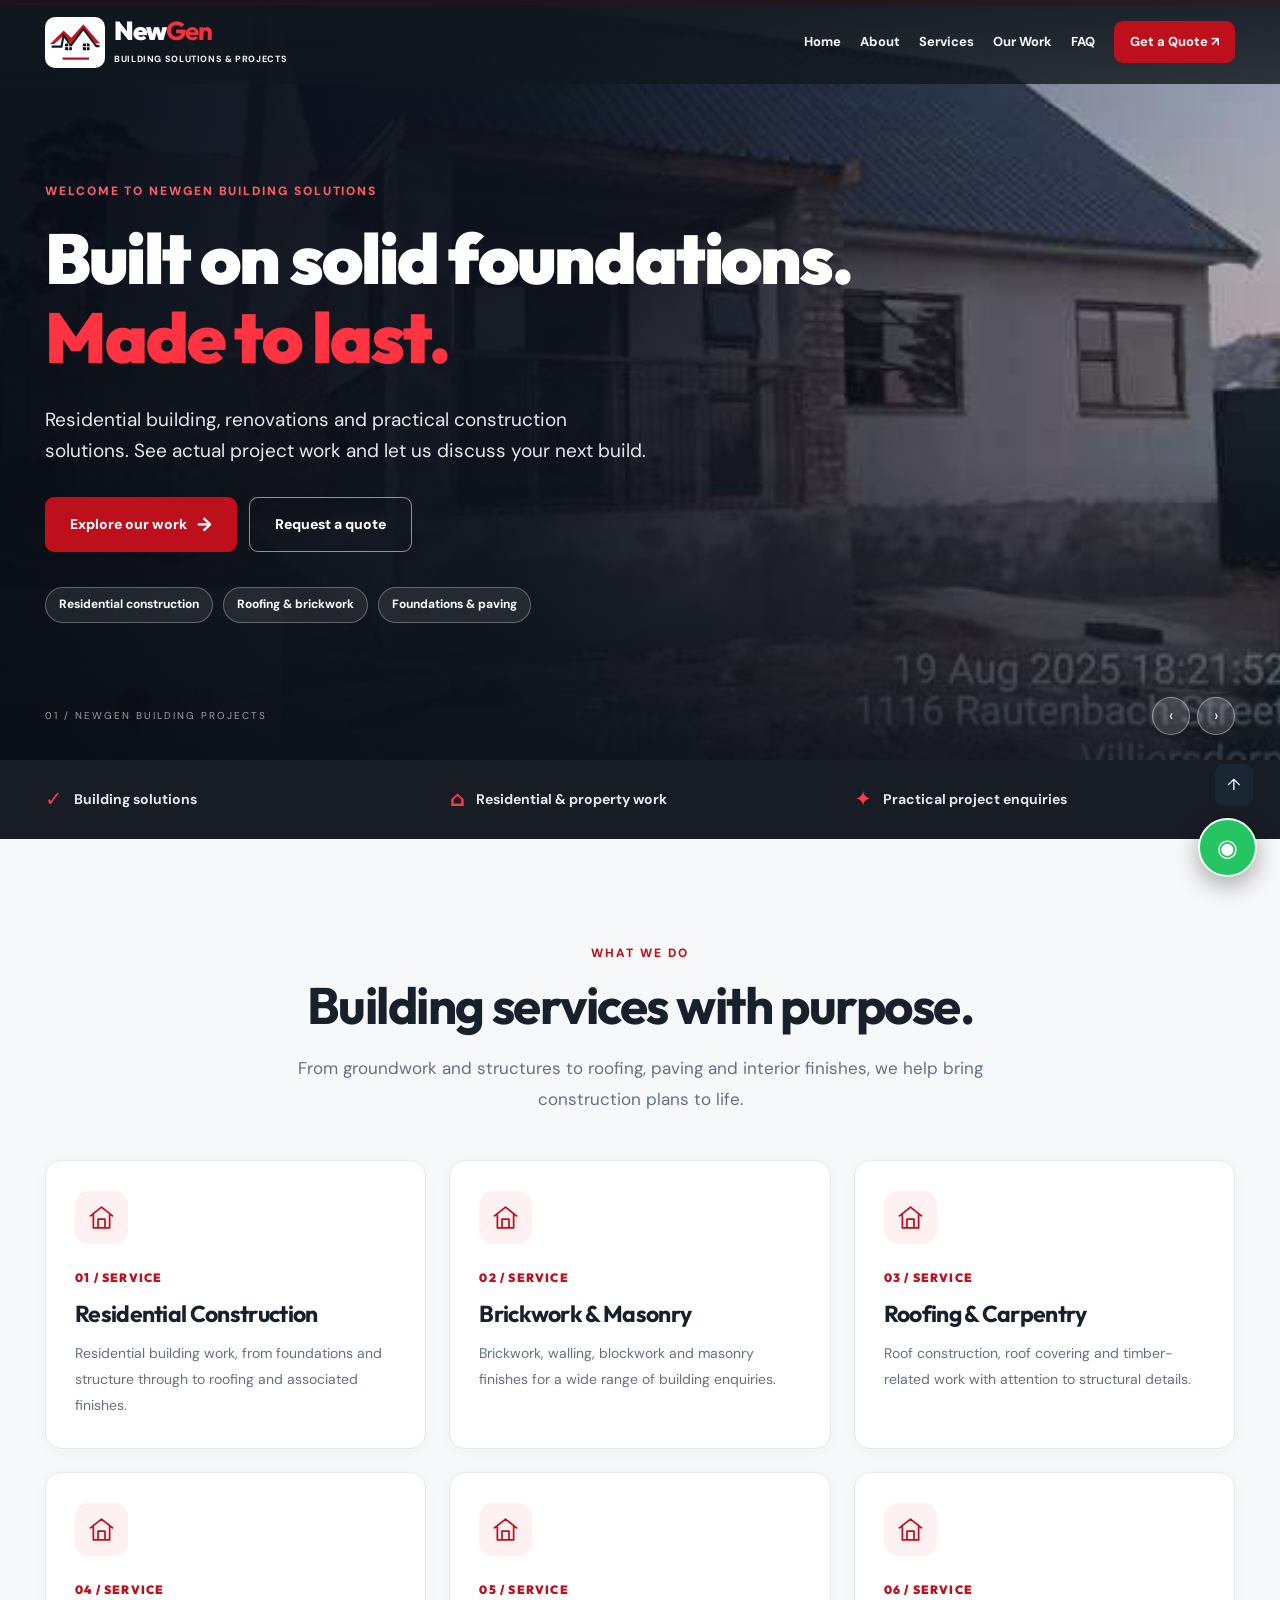
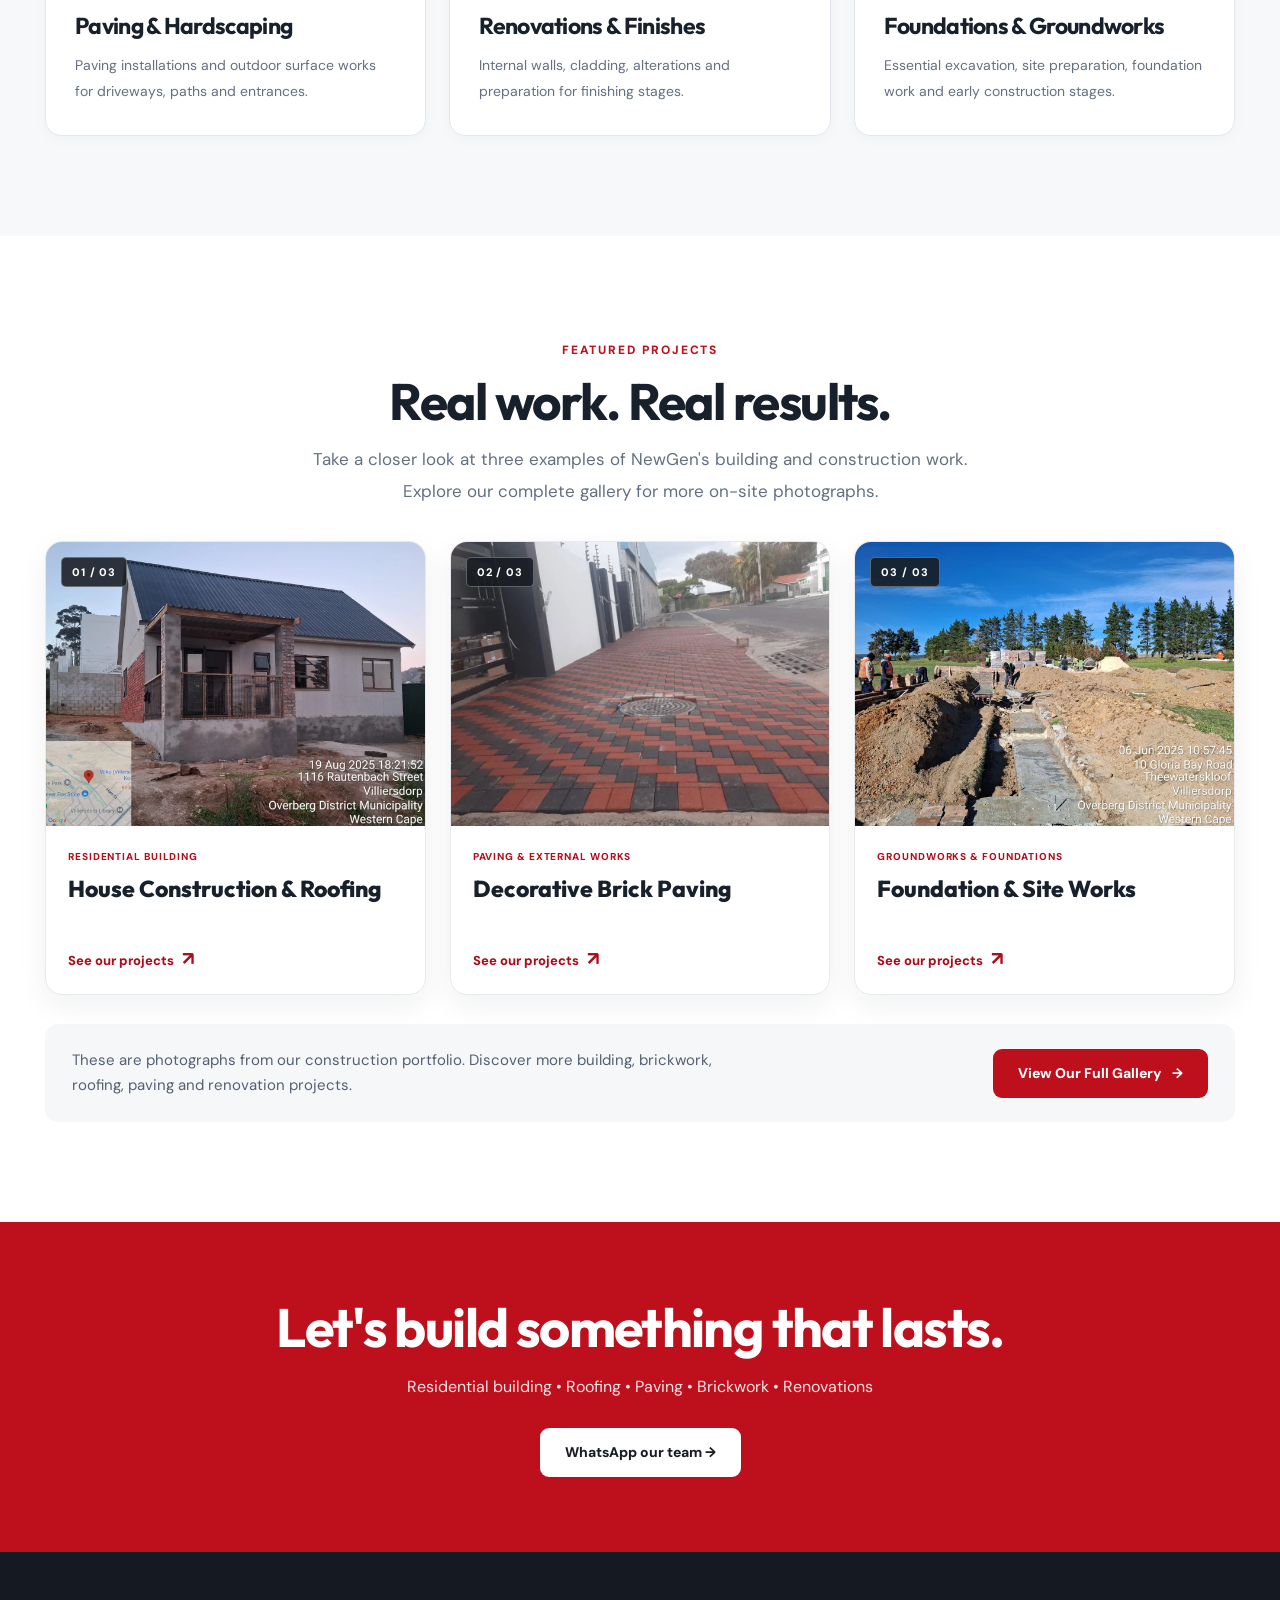
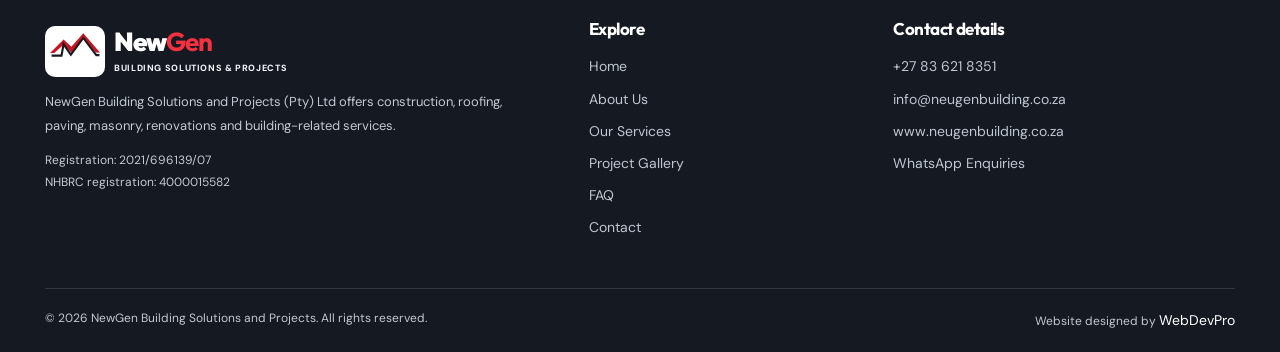
==== commit 8be21b55: "Feature three original construction projects on NewGen homepage" ====
--- a/index.html
+++ b/index.html
@@ -27,6 +27,30 @@
 .galleryItem.mediaMissing:before{content:'Photo being published';position:absolute;z-index:2;left:12px;top:12px;color:white;font-size:11px;background:#141b28bb;padding:5px 9px;border-radius:4px}
 .activePage{color:#ff8790!important}
 @media(max-width:750px){.pageLead{padding:135px 0 65px}.pageLead p{font-size:16px}.homePreview{grid-template-columns:1fr}.homePreview img{height:240px}}
+
+/* NewGen homepage featured projects — full-resolution portfolio photos */
+.featuredWork{background:#fff}
+.featuredWorkHead{max-width:780px;margin:0 auto 34px;text-align:center}
+.featuredWorkHead h2{margin:10px 0 14px}
+.featuredWorkHead .lead{margin-left:auto;margin-right:auto}
+.featuredWorkGrid{display:grid;grid-template-columns:repeat(3,minmax(0,1fr));gap:24px}
+.featuredWorkCard{display:block;overflow:hidden;border:1px solid #e8e9ec;border-radius:17px;background:#fff;box-shadow:0 10px 30px #16202a10;transition:transform .25s ease,box-shadow .25s ease}
+.featuredWorkCard:hover,.featuredWorkCard:focus-visible{transform:translateY(-5px);box-shadow:0 17px 38px #16202a24}
+.featuredWorkCard:focus-visible{outline:3px solid #db2435;outline-offset:3px}
+.featuredWorkImage{position:relative;display:block;overflow:hidden;aspect-ratio:4/3;background:#e7e9ec}
+.featuredWorkImage img{display:block;width:100%;height:100%;object-fit:cover;transition:transform .45s ease}
+.featuredWorkCard:hover .featuredWorkImage img{transform:scale(1.045)}
+.featuredWorkCount{position:absolute;top:15px;left:15px;background:#171b21de;border:1px solid #ffffff4d;border-radius:5px;padding:5px 10px;font-size:11px;font-weight:800;letter-spacing:.08em;color:#fff}
+.featuredWorkDetails{display:flex;flex-direction:column;align-items:flex-start;min-height:168px;padding:23px 22px 20px}
+.featuredWorkCategory{color:#b50d1a;font-weight:800;letter-spacing:.09em;text-transform:uppercase;font-size:10px;margin-bottom:9px}
+.featuredWorkDetails strong{font:800 clamp(19px,2vw,23px)/1.2 Outfit,system-ui,sans-serif;color:#18202b}
+.featuredWorkAction{margin-top:auto;padding-top:16px;font-size:13px;font-weight:800;color:#ac0b18}
+.featuredWorkAction span{font-size:19px;margin-left:5px}
+.featuredWorkFooter{display:flex;align-items:center;justify-content:space-between;gap:20px;margin-top:29px;padding:24px 27px;background:#f6f7f8;border-radius:13px}
+.featuredWorkFooter p{max-width:650px;color:#536073;margin:0;font-size:15px}
+.featuredWorkFooter .btn{flex:none}
+@media(max-width:950px){.featuredWorkGrid{grid-template-columns:repeat(2,minmax(0,1fr));gap:17px}}
+@media(max-width:700px){.featuredWorkGrid{grid-template-columns:1fr}.featuredWorkHead{margin-bottom:25px}.featuredWorkCard{max-width:620px;width:100%;margin:0 auto}.featuredWorkImage{aspect-ratio:16/10}.featuredWorkDetails{min-height:145px}.featuredWorkFooter{flex-direction:column;align-items:stretch;padding:22px}.featuredWorkFooter .btn{width:100%}}
 </style></head><body>
 <a href="#main" class="skip">Skip to content</a><div class="bar"></div>
 <header id="header"><div class="container head"><a href="/" class="brand" aria-label="NewGen home">
@@ -35,7 +59,56 @@
 <nav class="nav" id="nav" aria-label="Primary navigation"><a href="/">Home</a><a href="/about">About</a><a href="/services">Services</a><a href="/projects">Our Work</a><a href="/faq">FAQ</a><a href="/contact" class="btn">Get a Quote ↗</a></nav>
 <button class="menuButton" id="menuButton" aria-label="Open menu" aria-expanded="false">☰</button></div></header>
 <main id="main"><section class="hero" id="home"><div class="heroPhoto"></div><div class="container"><span class="eyebrow" style="color:#ff5e69">WELCOME TO NEWGEN BUILDING SOLUTIONS</span><h1 id="heroTitle">Built on solid foundations.<em>Made to last.</em></h1><p id="heroDesc">Residential building, renovations and practical construction solutions. See actual project work and let us discuss your next build.</p><div style="display:flex;gap:12px;flex-wrap:wrap"><a href="/projects" class="btn">Explore our work <span class="heroArrow">→</span></a><a href="/contact" class="btn outline">Request a quote</a></div><div class="heroChips"><span>Residential construction</span><span>Roofing & brickwork</span><span>Foundations & paving</span></div></div><div class="heroBottom"><div class="container"><small>01 / NewGen Building Projects</small><div class="heroControls"><button id="prevHero" aria-label="Previous headline">‹</button><button id="nextHero" aria-label="Next headline">›</button></div></div></div></section><div class="trust"><div class="container trustGrid"><div><strong>✓</strong> Building solutions</div><div><strong>⌂</strong> Residential & property work</div><div><strong>✦</strong> Practical project enquiries</div></div></div>
-<section class="section alternate" id="services"><div class="container"><div class="sectHead"><span class="eyebrow">WHAT WE DO</span><h2>Building services with purpose.</h2><p class="lead">From groundwork and structures to roofing, paving and interior finishes, we help bring construction plans to life.</p></div><div class="serviceGrid" id="servicesGrid"></div></div></section><section class="section"><div class="container"><div class="sectHead"><span class="eyebrow">PROJECT GALLERY</span><h2>See our work.</h2><p class="lead">Browse photos of NewGen construction work on the dedicated Projects page.</p></div><div class="homePreview"><a href="/projects"><img src="/assets/hero.jpg" alt="A NewGen building construction project"><strong>Explore actual building projects →</strong></a><div class="homePreviewCopy"><h3>From site preparation to final finishes</h3><p>See our portfolio, including residential building, roof construction, brickwork, paving and structural work.</p><a href="/projects" class="btn">View full gallery →</a></div></div></div></section><section class="cta"><div class="container"><h2>Let's build something that lasts.</h2><p>Residential building • Roofing • Paving • Brickwork • Renovations</p><a class="btn white" href="https://wa.me/27836218351?text=Hello%20NewGen%2C%20I%20would%20like%20to%20request%20a%20quote." target="_blank" rel="noopener">WhatsApp our team →</a></div></section></main>
+<section class="section alternate" id="services"><div class="container"><div class="sectHead"><span class="eyebrow">WHAT WE DO</span><h2>Building services with purpose.</h2><p class="lead">From groundwork and structures to roofing, paving and interior finishes, we help bring construction plans to life.</p></div><div class="serviceGrid" id="servicesGrid"></div></div></section>
+<section class="section featuredWork" id="featured-work" aria-labelledby="featured-work-heading">
+  <div class="container">
+    <div class="sectHead featuredWorkHead">
+      <span class="eyebrow">FEATURED PROJECTS</span>
+      <h2 id="featured-work-heading">Real work. Real results.</h2>
+      <p class="lead">Take a closer look at three examples of NewGen's building and construction work. Explore our complete gallery for more on-site photographs.</p>
+    </div>
+    <div class="featuredWorkGrid">
+      <a class="featuredWorkCard" href="/projects" aria-label="Explore our residential building and roofing projects">
+        <span class="featuredWorkImage">
+          <img src="/assets/project-05.webp" alt="Residential building project with pitched metal roof, brick walls and a covered veranda" loading="lazy" decoding="async" width="1200" height="900">
+          <span class="featuredWorkCount">01 / 03</span>
+        </span>
+        <span class="featuredWorkDetails">
+          <span class="featuredWorkCategory">Residential Building</span>
+          <strong>House Construction &amp; Roofing</strong>
+          <span class="featuredWorkAction">See our projects <span aria-hidden="true">↗</span></span>
+        </span>
+      </a>
+      <a class="featuredWorkCard" href="/projects" aria-label="Explore our paving projects">
+        <span class="featuredWorkImage">
+          <img src="/assets/project-04.webp" alt="Red and charcoal interlocking brick paving installed along a building's entrance and walkway" loading="lazy" decoding="async" width="1200" height="900">
+          <span class="featuredWorkCount">02 / 03</span>
+        </span>
+        <span class="featuredWorkDetails">
+          <span class="featuredWorkCategory">Paving &amp; External Works</span>
+          <strong>Decorative Brick Paving</strong>
+          <span class="featuredWorkAction">See our projects <span aria-hidden="true">↗</span></span>
+        </span>
+      </a>
+      <a class="featuredWorkCard" href="/projects" aria-label="Explore our foundation and site preparation projects">
+        <span class="featuredWorkImage">
+          <img src="/assets/project-13.webp" alt="Construction site with excavated trenches and concrete foundations being prepared" loading="lazy" decoding="async" width="1200" height="900">
+          <span class="featuredWorkCount">03 / 03</span>
+        </span>
+        <span class="featuredWorkDetails">
+          <span class="featuredWorkCategory">Groundworks &amp; Foundations</span>
+          <strong>Foundation &amp; Site Works</strong>
+          <span class="featuredWorkAction">See our projects <span aria-hidden="true">↗</span></span>
+        </span>
+      </a>
+    </div>
+    <div class="featuredWorkFooter">
+      <p>These are photographs from our construction portfolio. Discover more building, brickwork, roofing, paving and renovation projects.</p>
+      <a href="/projects" class="btn">View Our Full Gallery <span aria-hidden="true">→</span></a>
+    </div>
+  </div>
+</section>
+<section class="cta"><div class="container"><h2>Let's build something that lasts.</h2><p>Residential building • Roofing • Paving • Brickwork • Renovations</p><a class="btn white" href="https://wa.me/27836218351?text=Hello%20NewGen%2C%20I%20would%20like%20to%20request%20a%20quote." target="_blank" rel="noopener">WhatsApp our team →</a></div></section></main>
 <footer><div class="container"><div class="ftgrid"><div><a class="brand" href="/"><svg viewBox="0 0 100 80" aria-hidden="true"><path fill="#cb1421" d="M2 43 28 17l15 14L66 5l32 37-8 0-24-27-23 27-15-15L10 43Z"/><path stroke="#17191f" fill="none" stroke-width="4" d="M5 48h19L28 26l14 20L66 14l25 33h6"/></svg><span><span class="brandName">New<b>Gen</b></span><span class="brandSub">Building Solutions & Projects</span></span></a><p>NewGen Building Solutions and Projects (Pty) Ltd offers construction, roofing, paving, masonry, renovations and building-related services.</p><p class="socialProof">Registration: 2021/696139/07<br>NHBRC registration: 4000015582</p></div><div><h3>Explore</h3><a href="/">Home</a><a href="/about">About Us</a><a href="/services">Our Services</a><a href="/projects">Project Gallery</a><a href="/faq">FAQ</a><a href="/contact">Contact</a></div><div><h3>Contact details</h3><a href="tel:+27836218351">+27 83 621 8351</a><a href="mailto:info@neugenbuilding.co.za">info@neugenbuilding.co.za</a><a href="https://www.neugenbuilding.co.za">www.neugenbuilding.co.za</a><a href="https://wa.me/27836218351">WhatsApp Enquiries</a></div></div><div class="copyright"><span>© <span id="year"></span> NewGen Building Solutions and Projects. All rights reserved.</span><span>Website designed by <a style="display:inline;color:#fff" href="https://webdevpro.co.za" target="_blank" rel="noopener">WebDevPro</a></span></div></div></footer>
 <button class="floatChat" id="chatToggle" aria-label="Open WhatsApp assistant">◉</button><div class="chatBox" id="chatBox"><div class="chatHead">NewGen • WhatsApp Assistant <button style="float:right;border:0;background:none;color:#fff;font-size:20px" id="chatClose" aria-label="Close">×</button></div><form class="chatBody" id="chatForm"><p>Hello 👋 Welcome to NewGen. Share your details and we'll prepare a WhatsApp enquiry.</p><input name="name" placeholder="Your name" aria-label="Your name" required><input name="phone" type="tel" placeholder="Phone number" aria-label="Phone number" required><select name="service" aria-label="Service" required><option value="">Select a service</option><option>Residential construction</option><option>Brickwork</option><option>Roofing</option><option>Paving</option><option>Renovations</option><option>Foundations</option><option>General enquiry</option></select><textarea name="message" placeholder="Describe your project..." aria-label="Project details" rows="3" required></textarea><button class="btn" type="submit">Open WhatsApp →</button></form></div><button class="backTop" id="backTop" aria-label="Back to top">↑</button><div class="lightbox" id="lightbox"><button id="lightboxClose" aria-label="Close photo viewer">×</button><img id="lightboxImage" alt="Enlarged project photo"></div>
 <script>
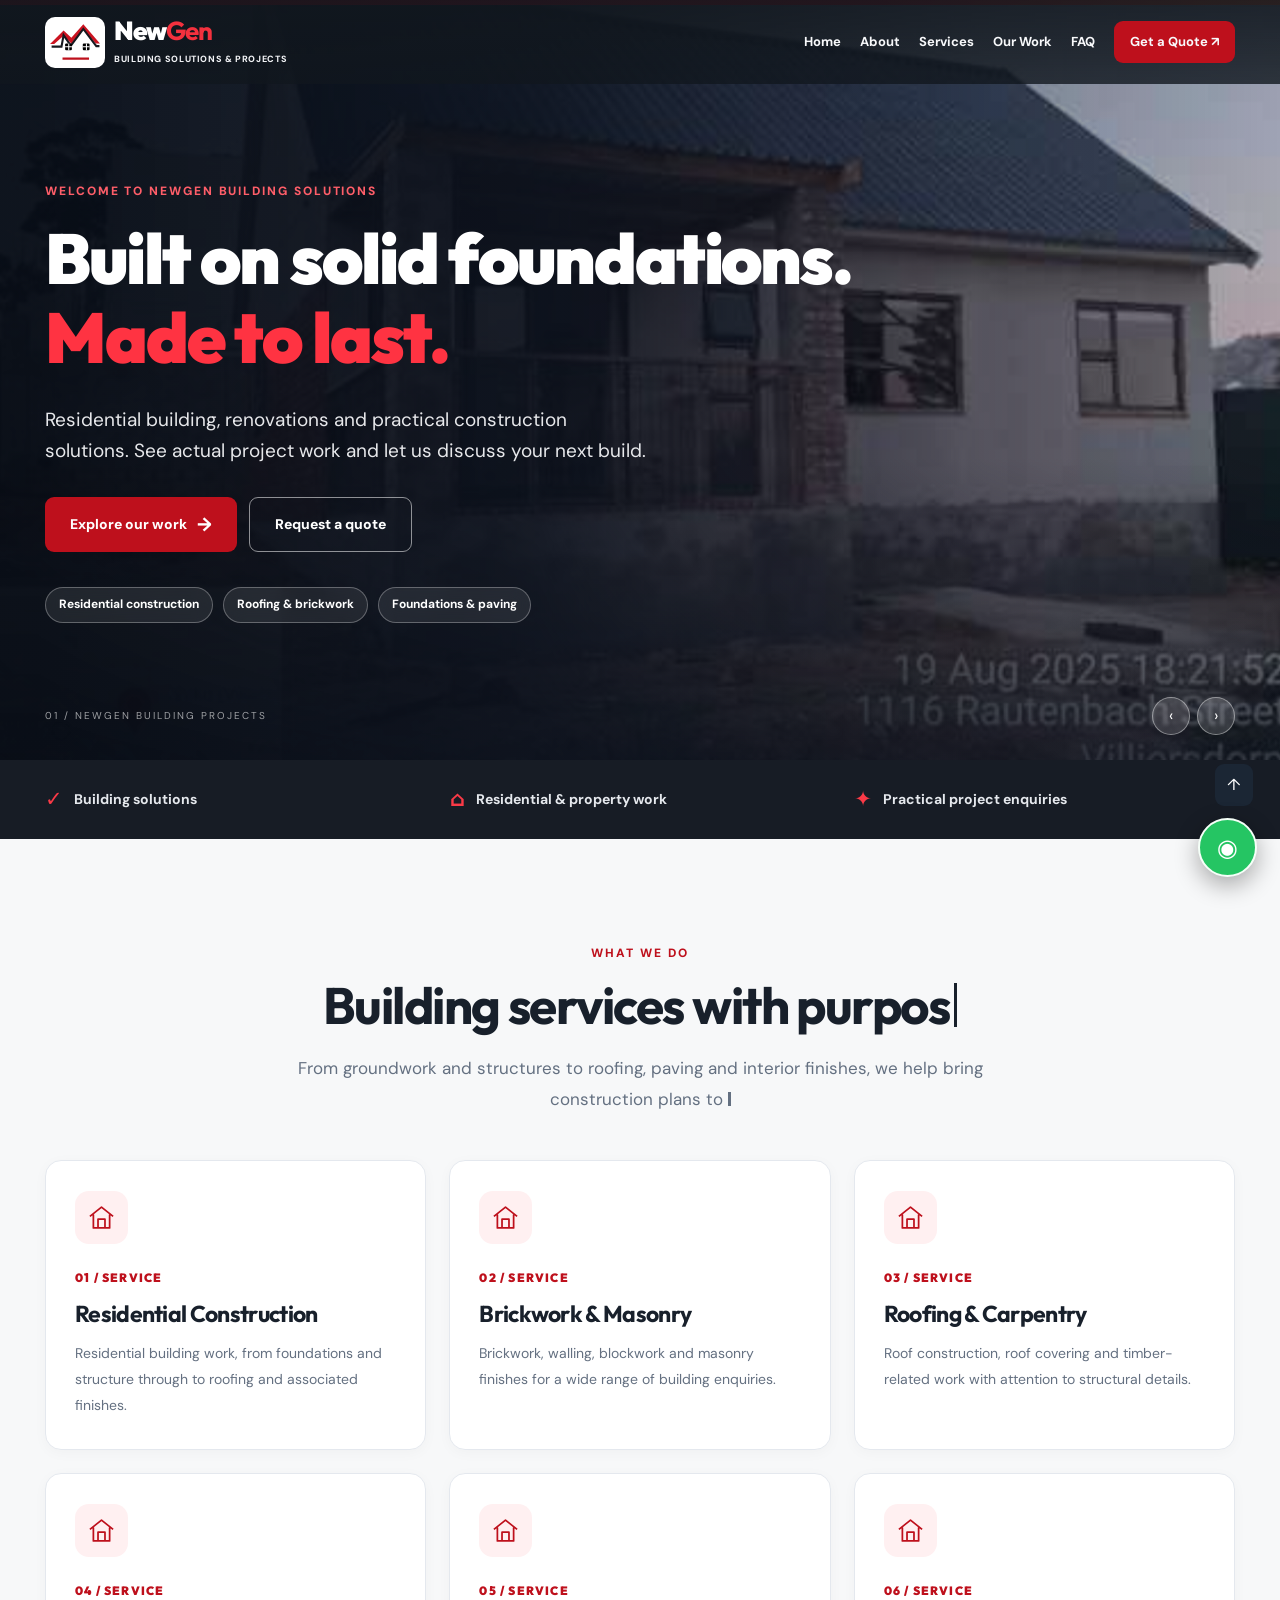
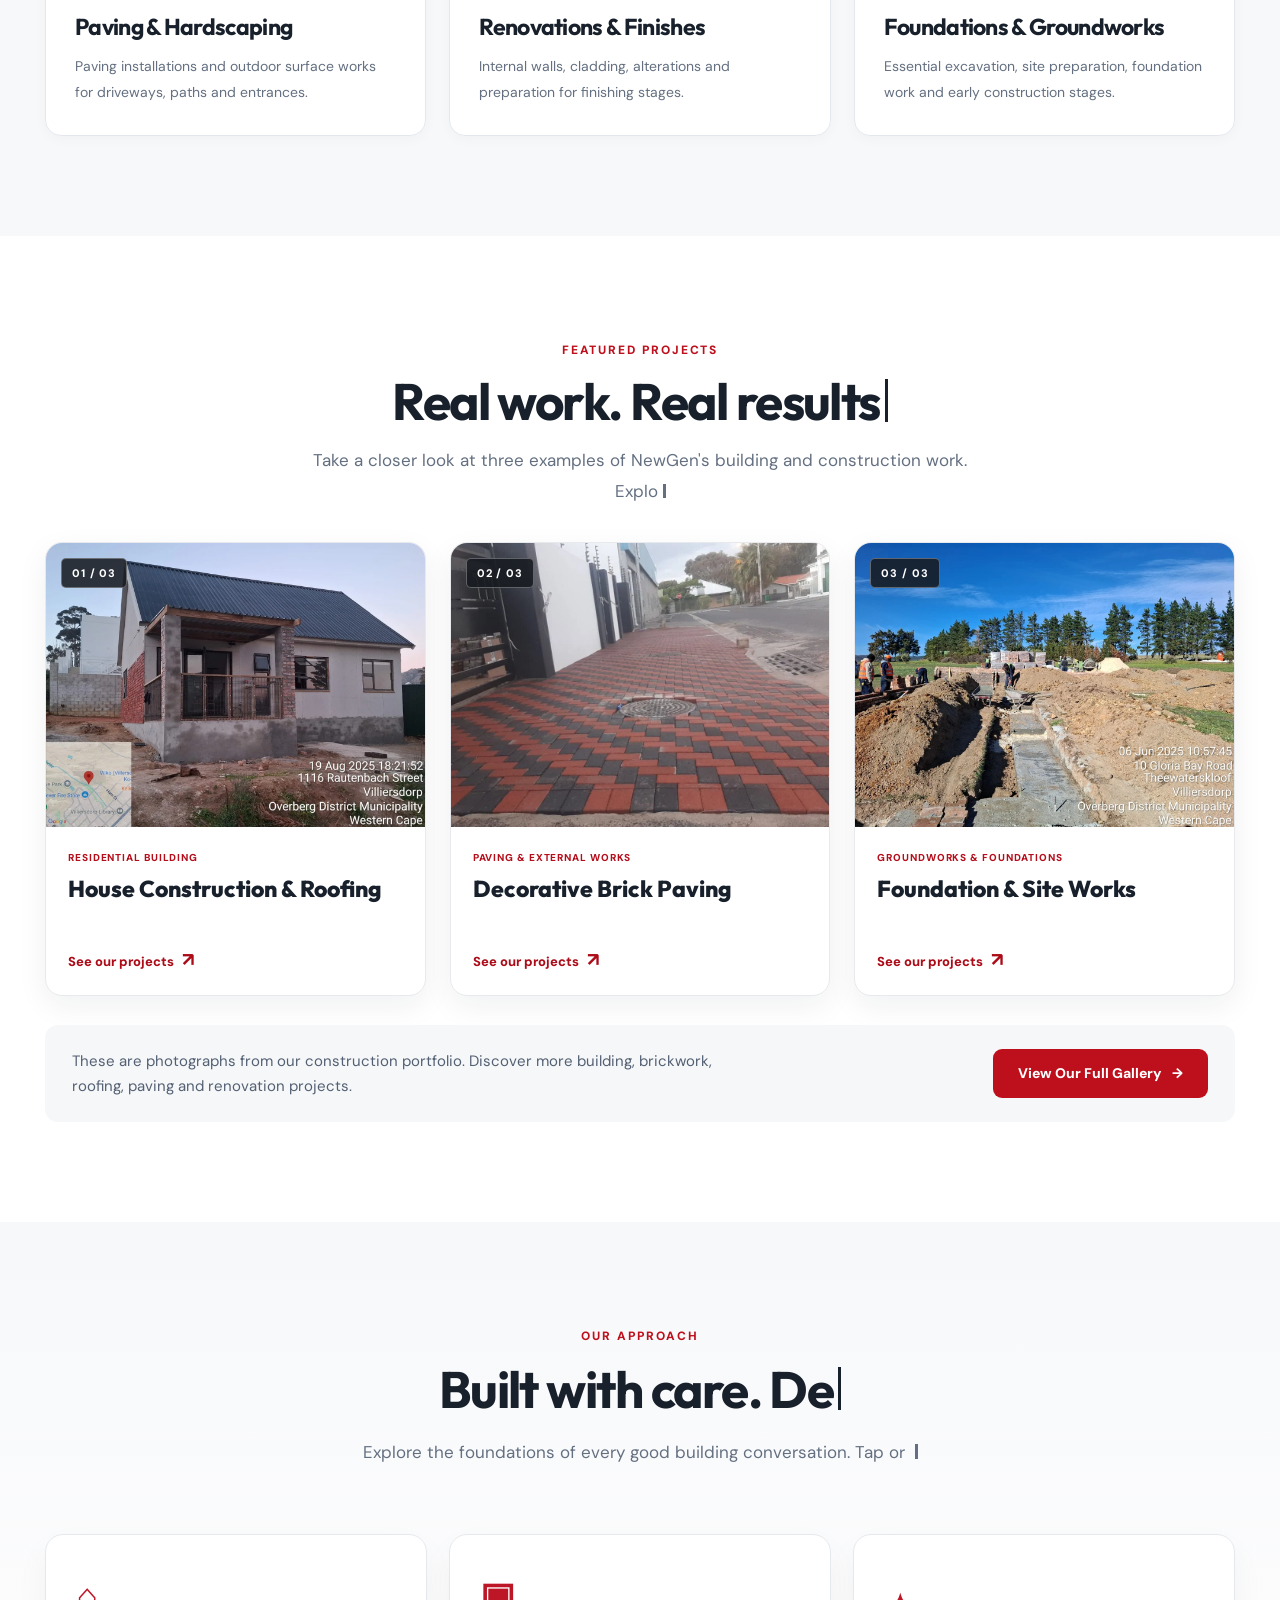
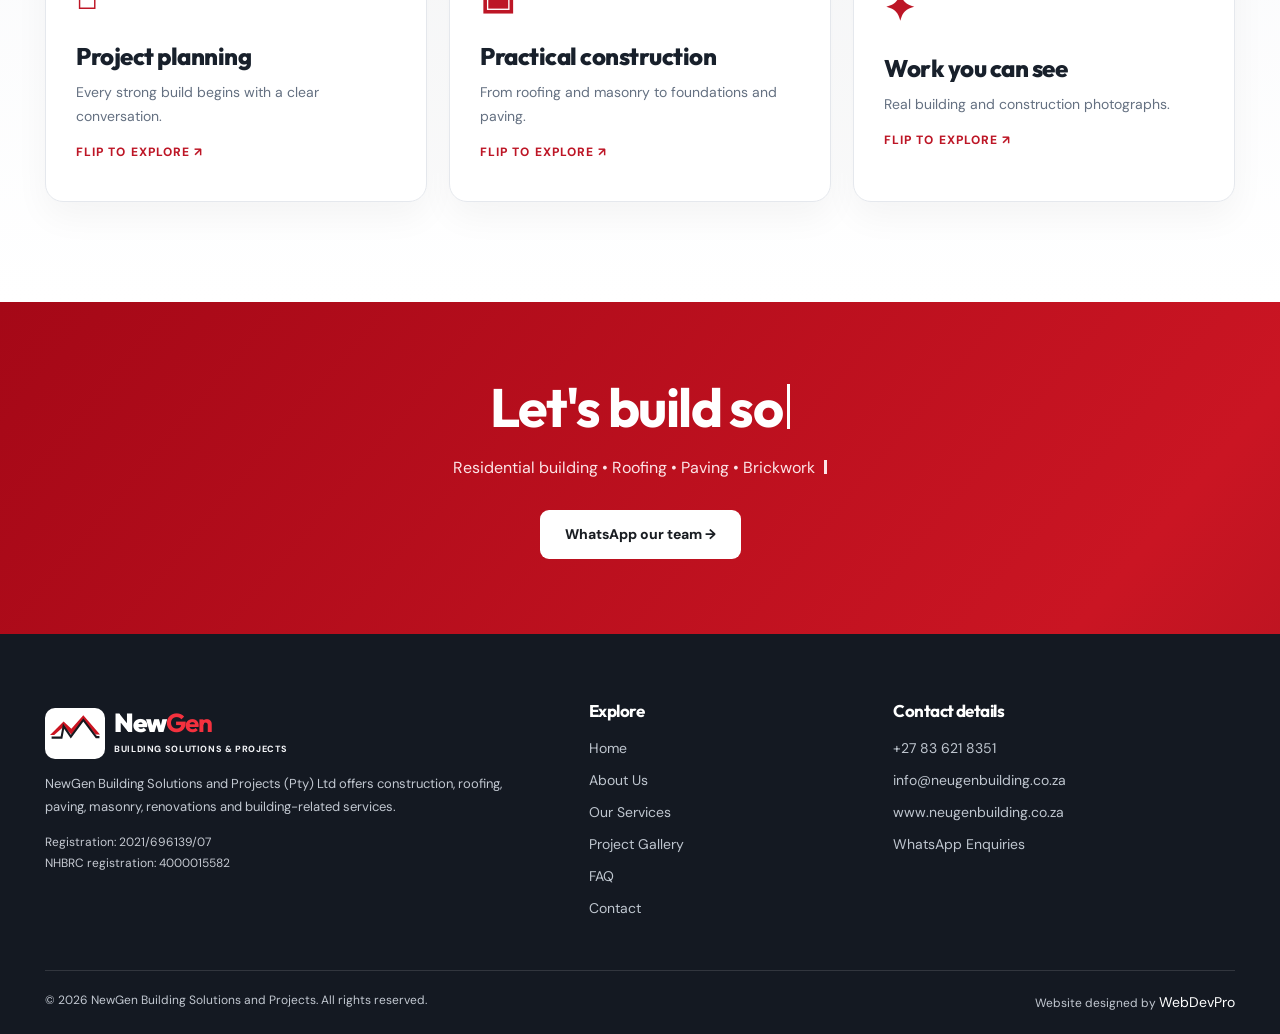
==== commit 70ba5883: "Add cross-page typewriter motion, mobile navigation and delayed PWA install prompt" ====
--- a/index.html
+++ b/index.html
@@ -51,7 +51,7 @@
 .featuredWorkFooter .btn{flex:none}
 @media(max-width:950px){.featuredWorkGrid{grid-template-columns:repeat(2,minmax(0,1fr));gap:17px}}
 @media(max-width:700px){.featuredWorkGrid{grid-template-columns:1fr}.featuredWorkHead{margin-bottom:25px}.featuredWorkCard{max-width:620px;width:100%;margin:0 auto}.featuredWorkImage{aspect-ratio:16/10}.featuredWorkDetails{min-height:145px}.featuredWorkFooter{flex-direction:column;align-items:stretch;padding:22px}.featuredWorkFooter .btn{width:100%}}
-</style></head><body>
+</style><link rel="stylesheet" href="/newgen-motion.css"></head><body>
 <a href="#main" class="skip">Skip to content</a><div class="bar"></div>
 <header id="header"><div class="container head"><a href="/" class="brand" aria-label="NewGen home">
 <svg viewBox="0 0 100 80" role="img" aria-label="NewGen roof logo"><path fill="#cb1421" d="M2 43 28 17l15 14L66 5l32 37-8 0-24-27-23 27-15-15L10 43Z"/><path stroke="#17191f" fill="none" stroke-width="4" d="M5 48h19L28 26l14 20L66 14l25 33h6"/><rect x="31" y="42" width="13" height="13" rx="2"/><path d="M38 42v13M31 48h13" stroke="#fff" stroke-width="2"/><rect x="65" y="42" width="13" height="13" rx="2"/><path d="M72 42v13M65 48h13" stroke="#fff" stroke-width="2"/><path fill="#be101c" d="M26 69h51v4H26Z"/></svg>
@@ -108,6 +108,30 @@
     </div>
   </div>
 </section>
+
+<section class="section ng-why" id="why-newgen" aria-labelledby="why-newgen-title">
+  <div class="container">
+    <div class="sectHead">
+      <span class="eyebrow">OUR APPROACH</span>
+      <h2 id="why-newgen-title">Built with care. Designed to last.</h2>
+      <p class="lead">Explore the foundations of every good building conversation. Tap or hover over each card to discover more.</p>
+    </div>
+    <div class="ng-flip-grid">
+      <button class="flipCard" type="button" aria-label="Discover our project planning approach" aria-pressed="false"><span class="flipInner">
+        <span class="flipFace flipFront"><span class="flipSymbol" aria-hidden="true">⌂</span><strong>Project planning</strong><small>Every strong build begins with a clear conversation.</small><span class="flipHint">Flip to explore ↗</span></span>
+        <span class="flipFace flipBack"><strong>A clear starting point.</strong><small>Discuss your property, project scope and the kind of construction or renovation work you need with the NewGen team.</small><span class="flipHint">Tap to flip back ↶</span></span>
+      </span></button>
+      <button class="flipCard" type="button" aria-label="Discover our construction services" aria-pressed="false"><span class="flipInner">
+        <span class="flipFace flipFront"><span class="flipSymbol" aria-hidden="true">▣</span><strong>Practical construction</strong><small>From roofing and masonry to foundations and paving.</small><span class="flipHint">Flip to explore ↗</span></span>
+        <span class="flipFace flipBack"><strong>One team. Many solutions.</strong><small>Explore our building, brickwork, roofing, paving, renovation and site-work services for different property needs.</small><span class="flipHint">Tap to flip back ↶</span></span>
+      </span></button>
+      <button class="flipCard" type="button" aria-label="Discover our project gallery" aria-pressed="false"><span class="flipInner">
+        <span class="flipFace flipFront"><span class="flipSymbol" aria-hidden="true">✦</span><strong>Work you can see</strong><small>Real building and construction photographs.</small><span class="flipHint">Flip to explore ↗</span></span>
+        <span class="flipFace flipBack"><strong>See the details.</strong><small>Browse the project gallery for photographs of NewGen's construction, roofing, paving and building work.</small><span class="flipHint">Tap to flip back ↶</span></span>
+      </span></button>
+    </div>
+  </div>
+</section>
 <section class="cta"><div class="container"><h2>Let's build something that lasts.</h2><p>Residential building • Roofing • Paving • Brickwork • Renovations</p><a class="btn white" href="https://wa.me/27836218351?text=Hello%20NewGen%2C%20I%20would%20like%20to%20request%20a%20quote." target="_blank" rel="noopener">WhatsApp our team →</a></div></section></main>
 <footer><div class="container"><div class="ftgrid"><div><a class="brand" href="/"><svg viewBox="0 0 100 80" aria-hidden="true"><path fill="#cb1421" d="M2 43 28 17l15 14L66 5l32 37-8 0-24-27-23 27-15-15L10 43Z"/><path stroke="#17191f" fill="none" stroke-width="4" d="M5 48h19L28 26l14 20L66 14l25 33h6"/></svg><span><span class="brandName">New<b>Gen</b></span><span class="brandSub">Building Solutions & Projects</span></span></a><p>NewGen Building Solutions and Projects (Pty) Ltd offers construction, roofing, paving, masonry, renovations and building-related services.</p><p class="socialProof">Registration: 2021/696139/07<br>NHBRC registration: 4000015582</p></div><div><h3>Explore</h3><a href="/">Home</a><a href="/about">About Us</a><a href="/services">Our Services</a><a href="/projects">Project Gallery</a><a href="/faq">FAQ</a><a href="/contact">Contact</a></div><div><h3>Contact details</h3><a href="tel:+27836218351">+27 83 621 8351</a><a href="mailto:info@neugenbuilding.co.za">info@neugenbuilding.co.za</a><a href="https://www.neugenbuilding.co.za">www.neugenbuilding.co.za</a><a href="https://wa.me/27836218351">WhatsApp Enquiries</a></div></div><div class="copyright"><span>© <span id="year"></span> NewGen Building Solutions and Projects. All rights reserved.</span><span>Website designed by <a style="display:inline;color:#fff" href="https://webdevpro.co.za" target="_blank" rel="noopener">WebDevPro</a></span></div></div></footer>
 <button class="floatChat" id="chatToggle" aria-label="Open WhatsApp assistant">◉</button><div class="chatBox" id="chatBox"><div class="chatHead">NewGen • WhatsApp Assistant <button style="float:right;border:0;background:none;color:#fff;font-size:20px" id="chatClose" aria-label="Close">×</button></div><form class="chatBody" id="chatForm"><p>Hello 👋 Welcome to NewGen. Share your details and we'll prepare a WhatsApp enquiry.</p><input name="name" placeholder="Your name" aria-label="Your name" required><input name="phone" type="tel" placeholder="Phone number" aria-label="Phone number" required><select name="service" aria-label="Service" required><option value="">Select a service</option><option>Residential construction</option><option>Brickwork</option><option>Roofing</option><option>Paving</option><option>Renovations</option><option>Foundations</option><option>General enquiry</option></select><textarea name="message" placeholder="Describe your project..." aria-label="Project details" rows="3" required></textarea><button class="btn" type="submit">Open WhatsApp →</button></form></div><button class="backTop" id="backTop" aria-label="Back to top">↑</button><div class="lightbox" id="lightbox"><button id="lightboxClose" aria-label="Close photo viewer">×</button><img id="lightboxImage" alt="Enlarged project photo"></div>
@@ -137,4 +161,4 @@
 const vid=document.getElementById('projectVideo');vid?.addEventListener('error',()=>{vid.style.display='none';document.getElementById('videoFallback').style.display='block'},true);
 if('serviceWorker'in navigator)window.addEventListener('load',()=>navigator.serviceWorker.register('/sw.js').catch(()=>{}));
 
-const activePath=location.pathname.replace(/\.html$/,'').replace(/\/$/,'')||'/';document.querySelectorAll('.nav a').forEach(a=>{if(new URL(a.href).pathname===activePath)a.classList.add('activePage')});</script></body></html>+const activePath=location.pathname.replace(/\.html$/,'').replace(/\/$/,'')||'/';document.querySelectorAll('.nav a').forEach(a=>{if(new URL(a.href).pathname===activePath)a.classList.add('activePage')});</script><script src="/newgen-motion.js" defer></script></body></html>
--- a/newgen-motion.css
+++ b/newgen-motion.css
@@ -0,0 +1,82 @@
+
+/* NewGen 2026 motion and mobile enhancements. Shared across every page. */
+:root{--motion-ease:cubic-bezier(.22,1,.36,1)}
+html{scroll-behavior:smooth}
+:focus-visible{outline:3px solid #ff6b78;outline-offset:4px}
+[data-typing].is-typing{position:relative}
+[data-typing].is-typing:after{content:"";display:inline-block;width:3px;height:.85em;margin-left:5px;background:currentColor;vertical-align:-.05em;animation:ng-cursor .7s steps(1,end) infinite}
+@keyframes ng-cursor{0%,48%{opacity:1}49%,100%{opacity:0}}
+.motion-ready{opacity:0;transform:translate3d(0,35px,0);transition:opacity .8s var(--motion-ease),transform .9s var(--motion-ease);transition-delay:var(--motion-delay,0ms)}
+.motion-ready.motion-from-left{transform:translate3d(-42px,8px,0)}
+.motion-ready.motion-from-right{transform:translate3d(42px,8px,0)}
+.motion-ready.motion-flip{transform:perspective(850px) rotateY(-18deg) translateY(24px);transform-origin:center}
+.motion-ready.is-visible{opacity:1;transform:translate3d(0,0,0)}
+.heroPhoto{animation:ng-hero-pan 23s ease-in-out infinite alternate;will-change:transform}
+@keyframes ng-hero-pan{from{transform:scale(1.02) translateX(0)}to{transform:scale(1.1) translateX(-1%)}}
+.heroChips span{animation:ng-chip-breathe 5s ease-in-out infinite alternate;animation-delay:calc(var(--chip-index,0) * .65s)}
+@keyframes ng-chip-breathe{0%{background:#ffffff12;border-color:#ffffff45}100%{background:#ffffff28;border-color:#ffffff75}}
+.btn,.featuredWorkCard,.service,.galleryItem{backface-visibility:hidden}
+.btn:active{transform:scale(.97)}
+.featuredWorkCard:hover .featuredWorkImage img{transform:scale(1.09) rotate(.5deg)}
+.service:hover .servIcon{transform:rotate(-7deg) scale(1.1)}
+.servIcon{transition:transform .4s var(--motion-ease)}
+.cta{background:linear-gradient(130deg,#a50817,#ca1523,#85101a,#bf1b29);background-size:260% 260%;animation:ng-cta-flow 12s ease-in-out infinite}
+@keyframes ng-cta-flow{0%,100%{background-position:0% 50%}50%{background-position:100% 50%}}
+/* Three real, accessible home-page flip boxes */
+.ng-why{background:linear-gradient(180deg,#f7f8fa,#fff)}
+.ng-why .sectHead{margin-bottom:34px}
+.ng-flip-grid{display:grid;grid-template-columns:repeat(3,minmax(0,1fr));gap:22px}
+.flipCard{display:block;min-height:268px;width:100%;border:0;padding:0;background:transparent;text-align:left;color:inherit;perspective:1200px;border-radius:20px;cursor:pointer}
+.flipInner{position:relative;display:block;width:100%;min-height:268px;transform-style:preserve-3d;transition:transform .85s var(--motion-ease)}
+.flipCard:hover .flipInner,.flipCard:focus-visible .flipInner,.flipCard.is-flipped .flipInner{transform:rotateY(180deg)}
+.flipFace{position:absolute;inset:0;display:flex;flex-direction:column;justify-content:center;align-items:flex-start;padding:30px;border-radius:18px;backface-visibility:hidden;-webkit-backface-visibility:hidden;overflow:hidden}
+.flipFront{background:#fff;border:1px solid #e5e8ed;box-shadow:0 15px 35px #1016220b}
+.flipBack{transform:rotateY(180deg);color:#fff;background:linear-gradient(130deg,#9f0c19,#181e29);box-shadow:0 16px 36px #10162220}
+.flipSymbol{font:900 37px Outfit,sans-serif;color:#bd1626;margin-bottom:23px}
+.flipFace strong{font:800 24px/1.18 Outfit,sans-serif;letter-spacing:-.02em;margin-bottom:10px}
+.flipFace small{font-size:14px;line-height:1.7;color:#647081}
+.flipBack small{color:#f4e9ea}
+.flipHint{font-size:12px;font-weight:800;letter-spacing:.09em;text-transform:uppercase;margin-top:15px;color:#bd1626}
+.flipBack .flipHint{color:#ffb3bb}
+@media(hover:none){.flipCard:hover .flipInner{transform:none}.flipCard.is-flipped .flipInner{transform:rotateY(180deg)}}
+/* Mobile menu: full-width, scrollable, obvious touch targets and backdrop */
+.ng-nav-scrim{display:none;position:fixed;inset:76px 0 0;background:#090d16b8;z-index:59;backdrop-filter:blur(3px)}
+.ng-nav-scrim.open{display:block}
+@media(max-width:990px){
+ header{z-index:60}
+ .nav{max-height:calc(100dvh - 84px);overflow-y:auto;box-shadow:0 20px 35px #0004;z-index:61}
+ .nav.open{animation:ng-nav-in .25s var(--motion-ease)}
+ .nav a{display:flex;align-items:center;min-height:46px;padding:11px 15px;border-radius:8px}
+ .nav a:not(.btn):hover,.nav a:not(.btn):focus-visible{background:#ffffff13}
+ .menuButton{display:inline-flex;align-items:center;justify-content:center;min-width:45px;min-height:43px;font-size:23px;z-index:62;flex-shrink:0}
+}
+@media(max-width:700px){
+ .nav{max-height:calc(100dvh - 76px)}
+ .ng-flip-grid{grid-template-columns:1fr;gap:16px}
+ .flipCard,.flipInner{min-height:240px}
+ .ng-nav-scrim{top:76px}
+}
+@media(min-width:701px) and (max-width:980px){.ng-flip-grid{grid-template-columns:repeat(2,minmax(0,1fr))}}
+@keyframes ng-nav-in{from{opacity:0;transform:translateY(-12px)}to{opacity:1;transform:translateY(0)}}
+/* Branded PWA modal, only shown after 60s for non-installed visitors */
+.ng-install-overlay{position:fixed;inset:0;display:flex;align-items:center;justify-content:center;padding:18px;background:#080d16ba;backdrop-filter:blur(5px);z-index:9999}
+.ng-install-overlay[hidden]{display:none!important}
+.ng-install-dialog{position:relative;width:min(100%,440px);max-height:calc(100dvh - 36px);overflow-y:auto;background:#fff;color:#1a202b;border-radius:22px;box-shadow:0 30px 80px #0005;padding:30px 28px 27px;animation:ng-dialog-in .4s var(--motion-ease)}
+@keyframes ng-dialog-in{from{opacity:0;transform:translateY(18px) scale(.96)}to{opacity:1;transform:translateY(0) scale(1)}}
+.ng-install-close{position:absolute;right:14px;top:12px;border:0;background:#f0f2f5;width:36px;height:36px;border-radius:50%;font-size:23px;color:#283140}
+.ng-install-logo{width:80px;height:80px;background:#fff;padding:7px;border:1px solid #e5e7ed;border-radius:18px;box-shadow:0 7px 28px #1a1b2420;margin-bottom:15px}
+.ng-install-kicker{display:block;color:#bf1422;font-size:11px;font-weight:900;text-transform:uppercase;letter-spacing:.13em}
+.ng-install-dialog h2{margin:8px 0 9px;font-size:clamp(25px,6vw,31px);letter-spacing:-.025em}
+.ng-install-dialog p{font-size:14px;color:#586374;line-height:1.7;margin:0 0 15px}
+.ng-install-options{display:flex;gap:10px;flex-wrap:wrap;margin:21px 0 12px}
+.ng-install-options .btn{flex:1}
+.ng-install-later{padding:12px 18px;border:1px solid #dce1e7;border-radius:9px;background:#fff;color:#273141;font-weight:800;min-height:49px;flex:1}
+.ng-install-help{font-size:13px;line-height:1.65;color:#4c5766;padding:13px;background:#f5f6f9;border-radius:10px;margin-top:12px}
+.ng-install-help[hidden]{display:none}
+@media(prefers-reduced-motion:reduce){
+ html{scroll-behavior:auto}
+ *,*::before,*::after{animation-duration:.01ms!important;animation-iteration-count:1!important;transition-duration:.01ms!important}
+ .motion-ready{opacity:1!important;transform:none!important}
+ .flipCard .flipInner{transform:none!important}
+ .flipBack{display:none}
+}
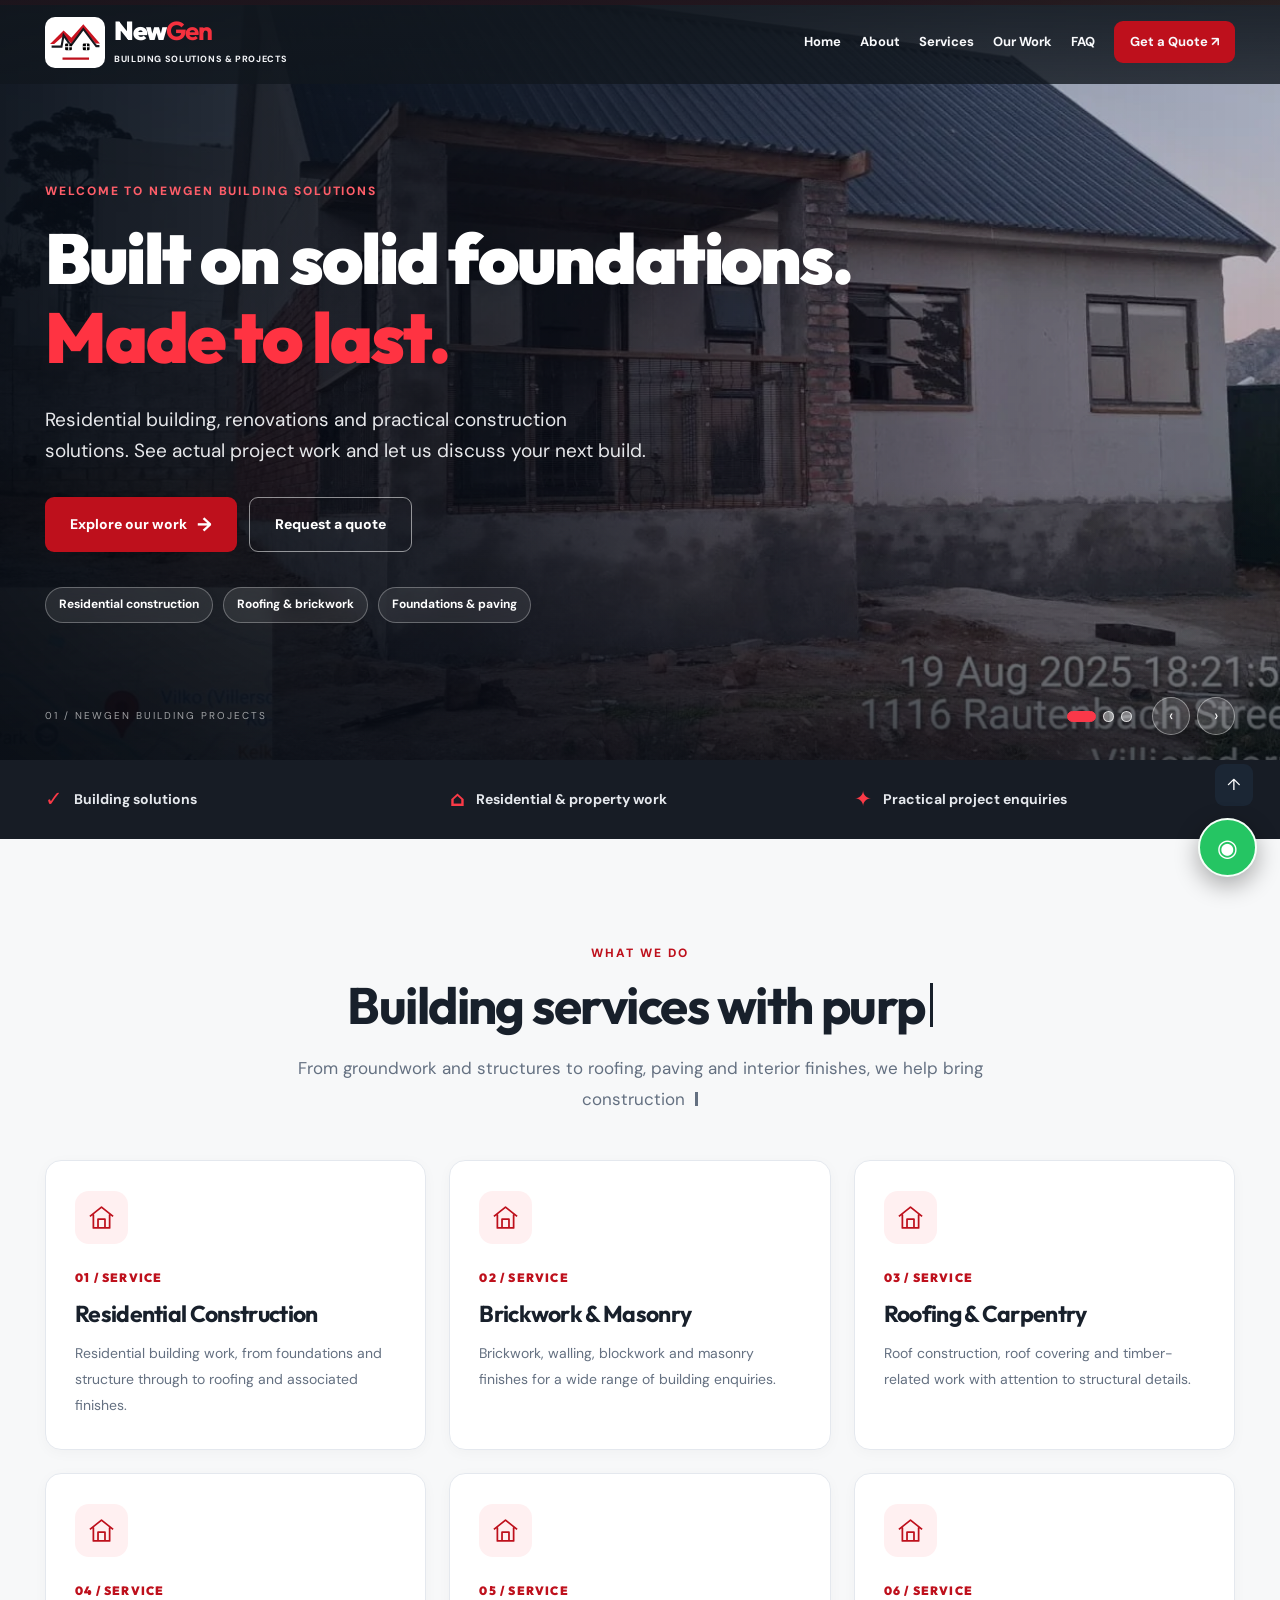
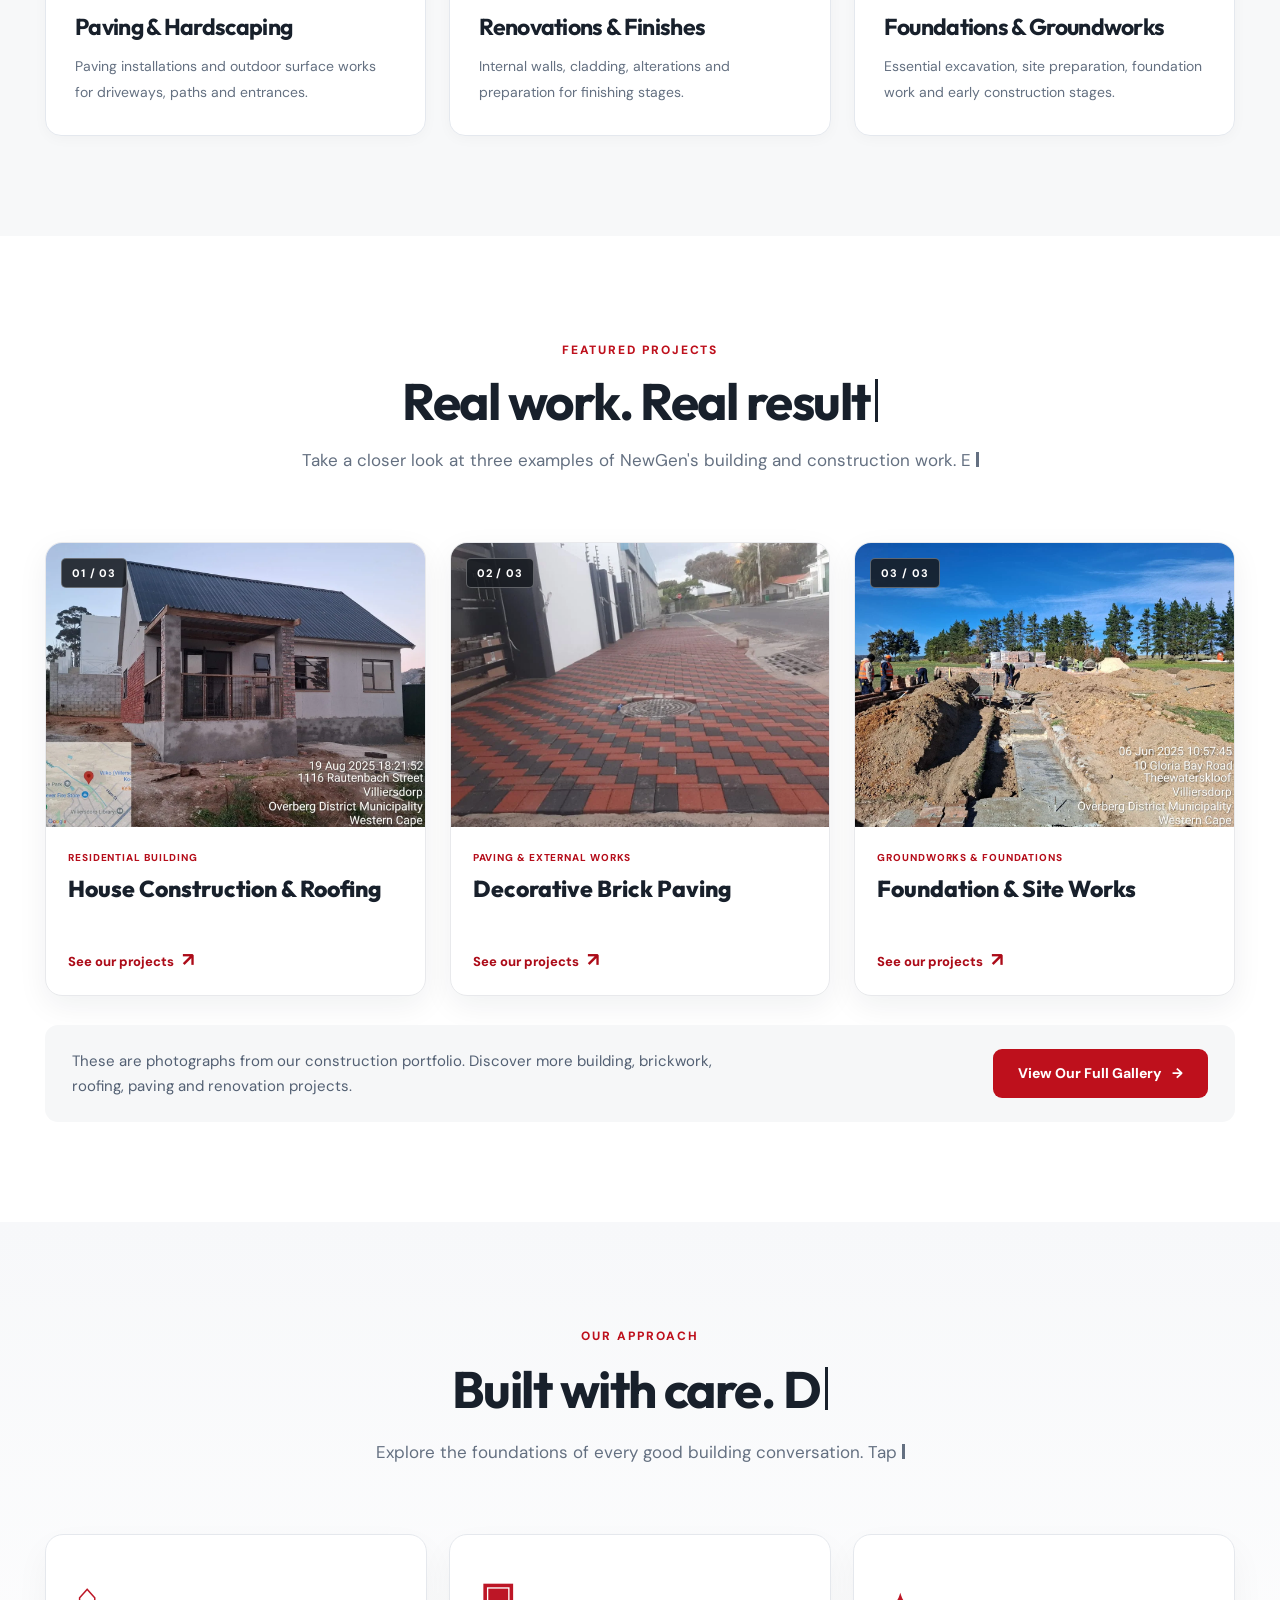
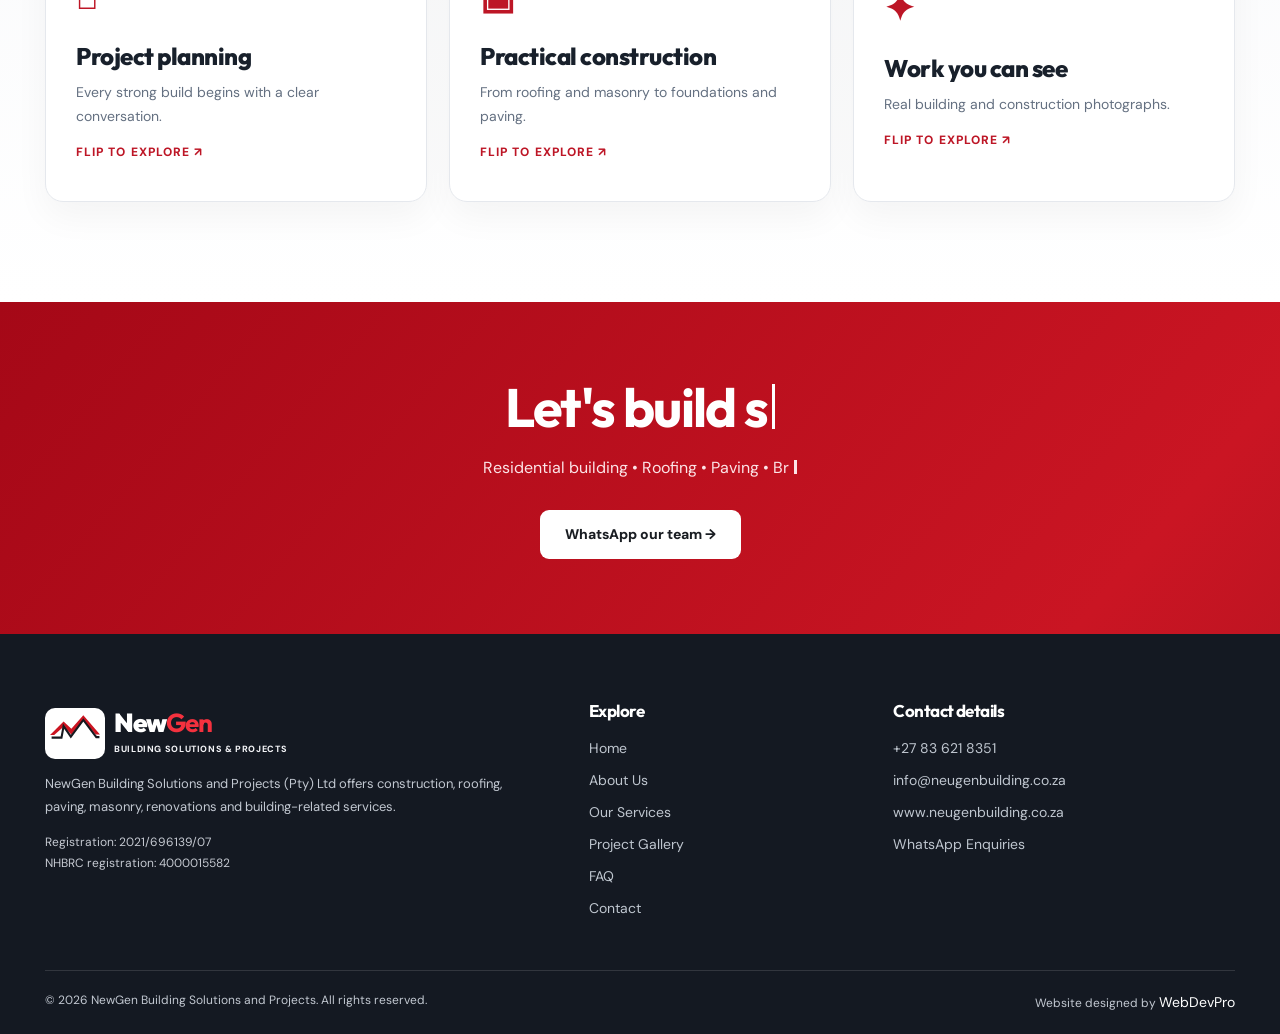
==== commit 9cece61b: "Upgrade homepage with three clear NewGen project-photo hero slides" ====
--- a/index.html
+++ b/index.html
@@ -3,7 +3,7 @@
 <meta name="description" content="NewGen Building Solutions and Projects offers residential building, roofing, brickwork, foundations, paving and renovation services. View our work and request a quote.">
 <meta name="theme-color" content="#bd111d"><meta name="robots" content="index,follow"><meta property="og:title" content="NewGen Building Solutions and Projects">
 <meta property="og:description" content="Building with purpose. Creating with pride."><meta property="og:type" content="website">
-<link rel="manifest" href="/manifest.webmanifest"><link rel="icon" type="image/svg+xml" href="/favicon.svg">
+<link rel="preload" as="image" href="/assets/project-05.webp" fetchpriority="high"><link rel="manifest" href="/manifest.webmanifest"><link rel="icon" type="image/svg+xml" href="/favicon.svg">
 <link rel="preconnect" href="https://fonts.googleapis.com"><link rel="preconnect" href="https://fonts.gstatic.com" crossorigin>
 <link href="https://fonts.googleapis.com/css2?family=DM+Sans:wght@400;500;600;700;800&family=Outfit:wght@400;500;600;700;800;900&display=swap" rel="stylesheet">
 <style>
@@ -58,7 +58,7 @@
 <span><span class="brandName">New<b>Gen</b></span><span class="brandSub">Building Solutions & Projects</span></span></a>
 <nav class="nav" id="nav" aria-label="Primary navigation"><a href="/">Home</a><a href="/about">About</a><a href="/services">Services</a><a href="/projects">Our Work</a><a href="/faq">FAQ</a><a href="/contact" class="btn">Get a Quote ↗</a></nav>
 <button class="menuButton" id="menuButton" aria-label="Open menu" aria-expanded="false">☰</button></div></header>
-<main id="main"><section class="hero" id="home"><div class="heroPhoto"></div><div class="container"><span class="eyebrow" style="color:#ff5e69">WELCOME TO NEWGEN BUILDING SOLUTIONS</span><h1 id="heroTitle">Built on solid foundations.<em>Made to last.</em></h1><p id="heroDesc">Residential building, renovations and practical construction solutions. See actual project work and let us discuss your next build.</p><div style="display:flex;gap:12px;flex-wrap:wrap"><a href="/projects" class="btn">Explore our work <span class="heroArrow">→</span></a><a href="/contact" class="btn outline">Request a quote</a></div><div class="heroChips"><span>Residential construction</span><span>Roofing & brickwork</span><span>Foundations & paving</span></div></div><div class="heroBottom"><div class="container"><small>01 / NewGen Building Projects</small><div class="heroControls"><button id="prevHero" aria-label="Previous headline">‹</button><button id="nextHero" aria-label="Next headline">›</button></div></div></div></section><div class="trust"><div class="container trustGrid"><div><strong>✓</strong> Building solutions</div><div><strong>⌂</strong> Residential & property work</div><div><strong>✦</strong> Practical project enquiries</div></div></div>
+<main id="main"><section class="hero" id="home"><div class="heroPhoto heroSlideImage is-active" data-hero-image="0" style="background-image:url('/assets/project-05.webp')" aria-hidden="true"></div><div class="heroPhoto heroSlideImage" data-hero-image="1" style="background-image:url('/assets/project-04.webp')" aria-hidden="true"></div><div class="heroPhoto heroSlideImage" data-hero-image="2" style="background-image:url('/assets/project-13.webp')" aria-hidden="true"></div><div class="container"><span class="eyebrow" style="color:#ff5e69">WELCOME TO NEWGEN BUILDING SOLUTIONS</span><h1 id="heroTitle">Built on solid foundations.<em>Made to last.</em></h1><p id="heroDesc">Residential building, renovations and practical construction solutions. See actual project work and let us discuss your next build.</p><div style="display:flex;gap:12px;flex-wrap:wrap"><a href="/projects" class="btn">Explore our work <span class="heroArrow">→</span></a><a href="/contact" class="btn outline">Request a quote</a></div><div class="heroChips"><span>Residential construction</span><span>Roofing & brickwork</span><span>Foundations & paving</span></div></div><div class="heroBottom"><div class="container"><small>01 / NewGen Building Projects</small><div class="heroDots" aria-label="Choose a hero photograph"><button class="is-active" type="button" data-hero-dot="0" aria-pressed="true" aria-label="Show house construction photo"></button><button type="button" data-hero-dot="1" aria-pressed="false" aria-label="Show paving photo"></button><button type="button" data-hero-dot="2" aria-pressed="false" aria-label="Show foundation photo"></button></div><div class="heroControls"><button id="prevHero" aria-label="Previous hero slide">‹</button><button id="nextHero" aria-label="Next hero slide">›</button></div></div></div></section><div class="trust"><div class="container trustGrid"><div><strong>✓</strong> Building solutions</div><div><strong>⌂</strong> Residential & property work</div><div><strong>✦</strong> Practical project enquiries</div></div></div>
 <section class="section alternate" id="services"><div class="container"><div class="sectHead"><span class="eyebrow">WHAT WE DO</span><h2>Building services with purpose.</h2><p class="lead">From groundwork and structures to roofing, paving and interior finishes, we help bring construction plans to life.</p></div><div class="serviceGrid" id="servicesGrid"></div></div></section>
 <section class="section featuredWork" id="featured-work" aria-labelledby="featured-work-heading">
   <div class="container">
@@ -150,8 +150,36 @@
 ['Residential building exterior','Residential construction'],['External wall installation','Building systems'],['Covered entrance and verandah','Construction'],['Decorative paved entrance','Paving'],['Roof and exterior project','Roofing'],['Face-brick masonry','Brickwork'],['Interior wall preparation','Renovations'],['Timber framing','Carpentry'],['Wall finishing work','Interiors'],['Metal-roof project','Roofing'],['Foundation reinforcement','Foundations'],['Brickwork details','Masonry'],['Foundation work','Groundworks'],['On-site building team','Construction']];
 if(document.getElementById('galleryGrid'))document.getElementById('galleryGrid').innerHTML=projectNames.map((p,i)=>'<button type="button" class="galleryItem" aria-label="View '+p[0]+'" data-photo="'+String(i+1).padStart(2,'0')+'"><img alt="'+p[0]+'" loading="lazy" src="/assets/project-'+String(i+1).padStart(2,'0')+'.webp" onerror="this.onerror=null;this.src=\'/assets/hero.jpg\';this.closest(\'.galleryItem\').classList.add(\'mediaMissing\')"><span class="galleryLabel"><small>'+p[1]+'</small>'+p[0]+'</span></button>').join('');
 const menu=document.getElementById('menuButton'),nav=document.getElementById('nav');menu?.addEventListener('click',()=>{const open=nav.classList.toggle('open');menu.setAttribute('aria-expanded',String(open));menu.textContent=open?'×':'☰'});nav?.querySelectorAll('a').forEach(x=>x.addEventListener('click',()=>{nav.classList.remove('open');menu.setAttribute('aria-expanded','false');menu.textContent='☰'}));window.addEventListener('scroll',()=>document.getElementById('header').classList.toggle('scrolled',window.scrollY>20),{passive:true});
+
 if(document.getElementById('heroTitle')){
-const slides=[['Built on solid foundations.','Made to last.','Residential building, renovations and practical construction solutions. See actual project work and let us discuss your next build.'],['From the ground up.','Every detail matters.','From brickwork and structures to roofing and finishes, discover practical building services.'],['Precision you can see.','Work with purpose.','Talk to NewGen about paving, masonry and building work for your next property project.']];let current=0;function renderSlide(){const s=slides[current];document.getElementById('heroTitle').innerHTML=s[0]+'<em>'+s[1]+'</em>';document.getElementById('heroDesc').textContent=s[2];document.querySelector('.heroBottom small').textContent='0'+(current+1)+' / NewGen Building Projects'};document.getElementById('prevHero').onclick=()=>{current=(current+slides.length-1)%slides.length;renderSlide()};document.getElementById('nextHero').onclick=()=>{current=(current+1)%slides.length;renderSlide()};setInterval(()=>{if(document.visibilityState!=='visible')return;current=(current+1)%slides.length;renderSlide()},7200);
+const slides=[
+ ['Built on solid foundations.','Made to last.','Residential construction and roofing for a home built to last. Explore our real building projects and start planning your next build.'],
+ ['From the ground up.','Every detail matters.','From decorative brick paving to outdoor surfaces and finishing touches, discover what careful workmanship can achieve.'],
+ ['Precision you can see.','Work with purpose.','Explore our foundation and site preparation projects — because every great build begins with the groundwork.']
+];
+const photos=Array.from(document.querySelectorAll('[data-hero-image]'));
+const dots=Array.from(document.querySelectorAll('[data-hero-dot]'));
+let current=0, interval;
+function renderSlide(){
+ const s=slides[current];
+ photos.forEach((img,i)=>{img.classList.toggle('is-active',i===current)});
+ dots.forEach((dot,i)=>{dot.classList.toggle('is-active',i===current);dot.setAttribute('aria-pressed',String(i===current))});
+ document.getElementById('heroTitle').innerHTML=s[0]+'<em>'+s[1]+'</em>';
+ document.getElementById('heroDesc').textContent=s[2];
+ const label=document.querySelector('.heroBottom small');
+ if(label)label.textContent='0'+(current+1)+' / 03 · NewGen Building Projects';
+}
+function changeSlide(to){
+ current=(to+slides.length)%slides.length;
+ renderSlide();
+ if(interval)clearInterval(interval);
+ interval=setInterval(()=>{if(document.visibilityState==='visible')changeSlide(current+1)},7200);
+}
+document.getElementById('prevHero').addEventListener('click',()=>changeSlide(current-1));
+document.getElementById('nextHero').addEventListener('click',()=>changeSlide(current+1));
+dots.forEach((btn,i)=>btn.addEventListener('click',()=>changeSlide(i)));
+interval=setInterval(()=>{if(document.visibilityState==='visible')changeSlide(current+1)},7200);
+document.addEventListener('visibilitychange',()=>{if(document.visibilityState==='visible' && interval){clearInterval(interval);interval=setInterval(()=>changeSlide(current+1),7200)}});
 }
 function openWA(data){const msg='Hello NewGen Building Solutions, please assist me.\nName: '+data.name+'\nPhone: '+data.phone+'\nService: '+data.service+'\nProject: '+data.message;window.open('https://wa.me/27836218351?text='+encodeURIComponent(msg),'_blank','noopener,noreferrer')};
 for(const id of ['quoteForm','chatForm'])document.getElementById(id)?.addEventListener('submit',e=>{e.preventDefault();const f=e.currentTarget;if(!f.reportValidity())return;openWA(Object.fromEntries(new FormData(f).entries()));if(id==='chatForm')document.getElementById('chatBox').classList.remove('open')});
--- a/newgen-motion.css
+++ b/newgen-motion.css
@@ -80,3 +80,39 @@
  .flipCard .flipInner{transform:none!important}
  .flipBack{display:none}
 }
+
+
+/* NewGen hero gallery — three original project photographs. */
+.hero{background:#171d25}
+.hero .heroSlideImage{
+ background-color:#20252d;background-repeat:no-repeat;background-size:cover;
+ background-position:center center;opacity:0;visibility:hidden;
+ transform:scale(1.012);animation:none;
+ transition:opacity 1.3s ease-in-out,visibility 1.3s ease-in-out,transform 9s linear;
+ will-change:opacity;
+}
+.hero .heroSlideImage[data-hero-image="0"]{background-position:center 48%}
+.hero .heroSlideImage[data-hero-image="1"]{background-position:center 56%}
+.hero .heroSlideImage[data-hero-image="2"]{background-position:center 54%}
+.hero .heroSlideImage.is-active{opacity:1;visibility:visible;transform:scale(1.045);z-index:-2}
+.hero .heroSlideImage:not(.is-active){z-index:-3}
+.hero .heroPhoto{animation:none}
+.hero::after{background:linear-gradient(90deg,rgba(5,10,18,.92) 0%,rgba(8,13,22,.76) 39%,rgba(10,16,27,.33) 78%,rgba(10,16,27,.24) 100%),linear-gradient(0deg,rgba(4,9,17,.62),transparent 37%)}
+.heroDots{display:flex;gap:7px;align-items:center;justify-content:center;margin-left:auto}
+.heroDots button{display:block;border-radius:99px;border:1px solid #ffffffb4;background:#fff6;min-width:11px;width:11px;height:11px;padding:0;transition:width .3s ease,background-color .3s ease}
+.heroDots button.is-active{width:29px;background:#fa3849;border-color:#fa3849}
+.heroDots button:focus-visible{outline:2px solid white;outline-offset:3px}
+.heroControls button{transition:background .2s,border-color .2s}
+.heroControls button:hover{background:#be101c;border-color:#be101c}
+@media(max-width:700px){
+ .hero .heroSlideImage[data-hero-image="0"]{background-position:55% center}
+ .hero .heroSlideImage[data-hero-image="1"]{background-position:54% center}
+ .hero .heroSlideImage[data-hero-image="2"]{background-position:48% center}
+ .hero::after{background:linear-gradient(90deg,rgba(6,11,20,.91),rgba(6,11,20,.6)),linear-gradient(0deg,#060b14b3,transparent 50%)}
+ .heroBottom .container{flex-wrap:wrap;row-gap:9px}
+ .heroDots{margin-left:auto}
+}
+@media(max-width:370px){.heroBottom small{display:none}}
+@media(prefers-reduced-motion:reduce){
+ .hero .heroSlideImage{transition:none!important;transform:none!important}
+}
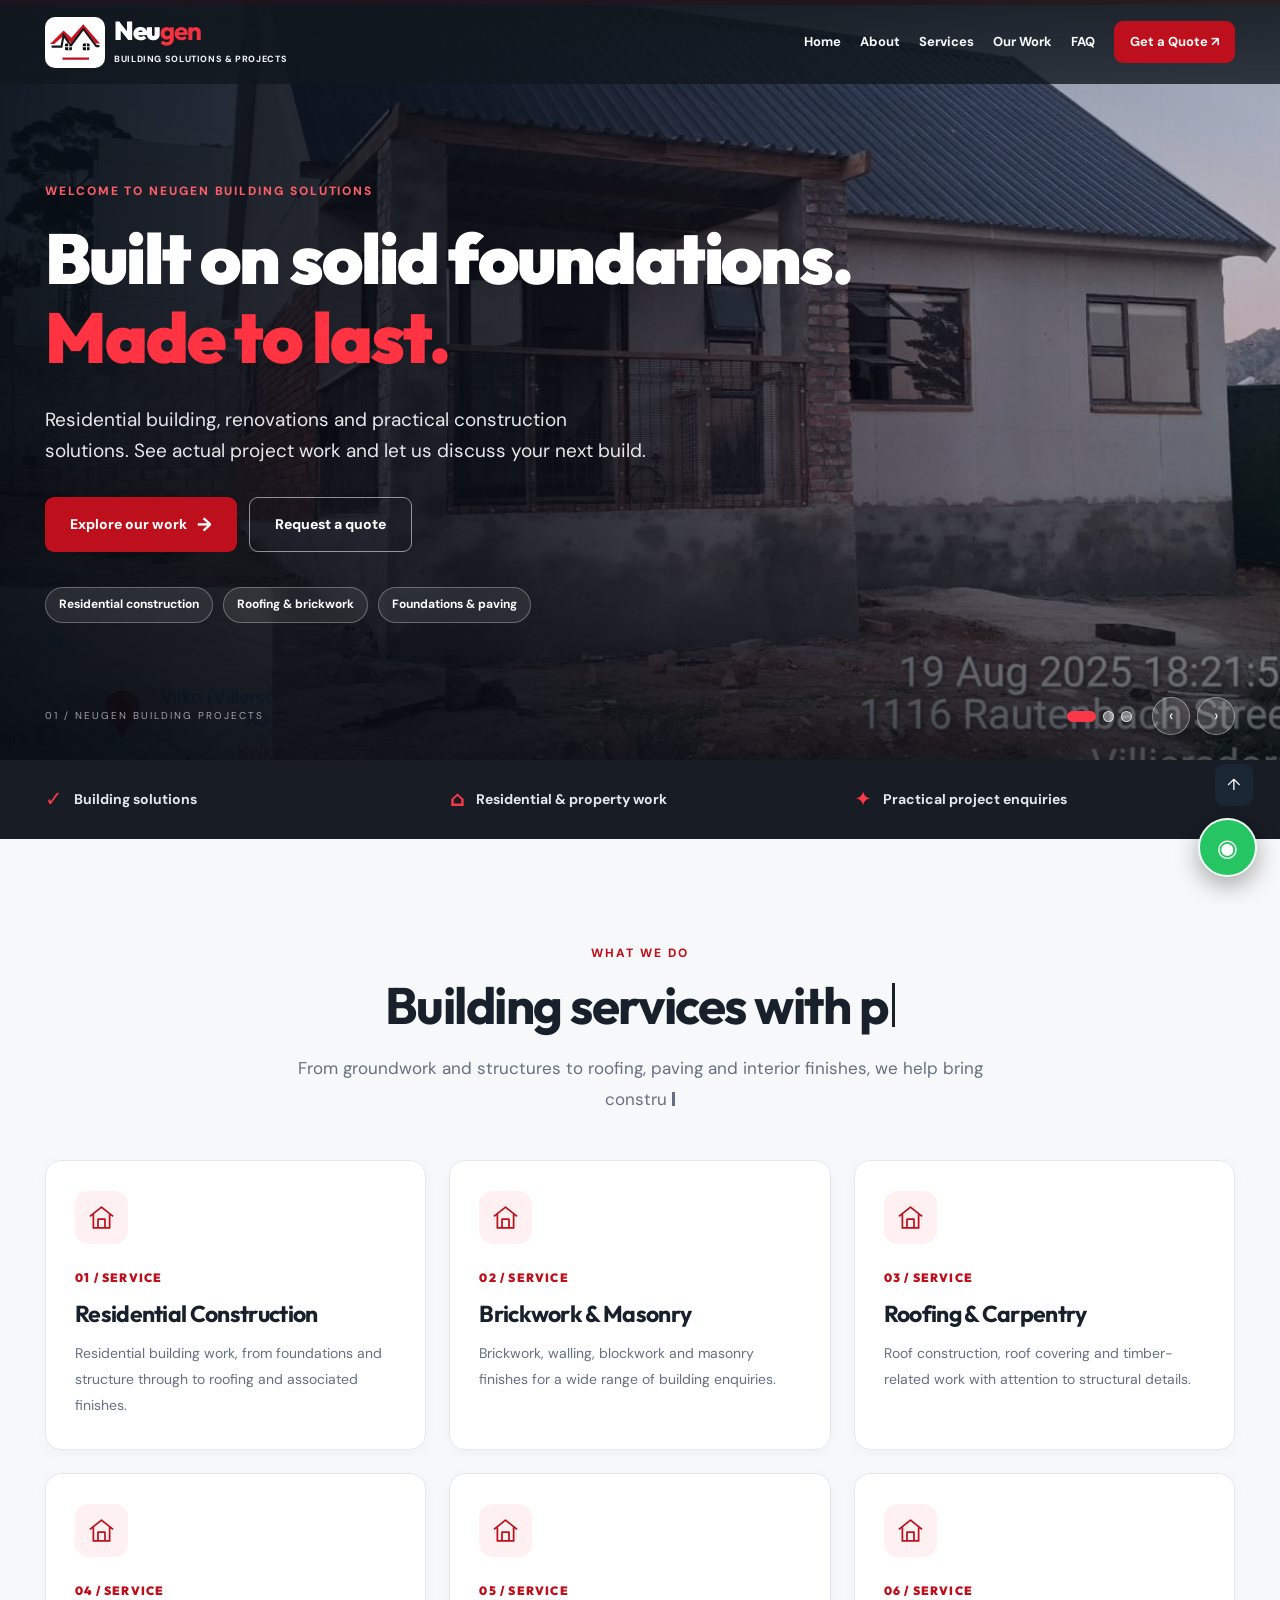
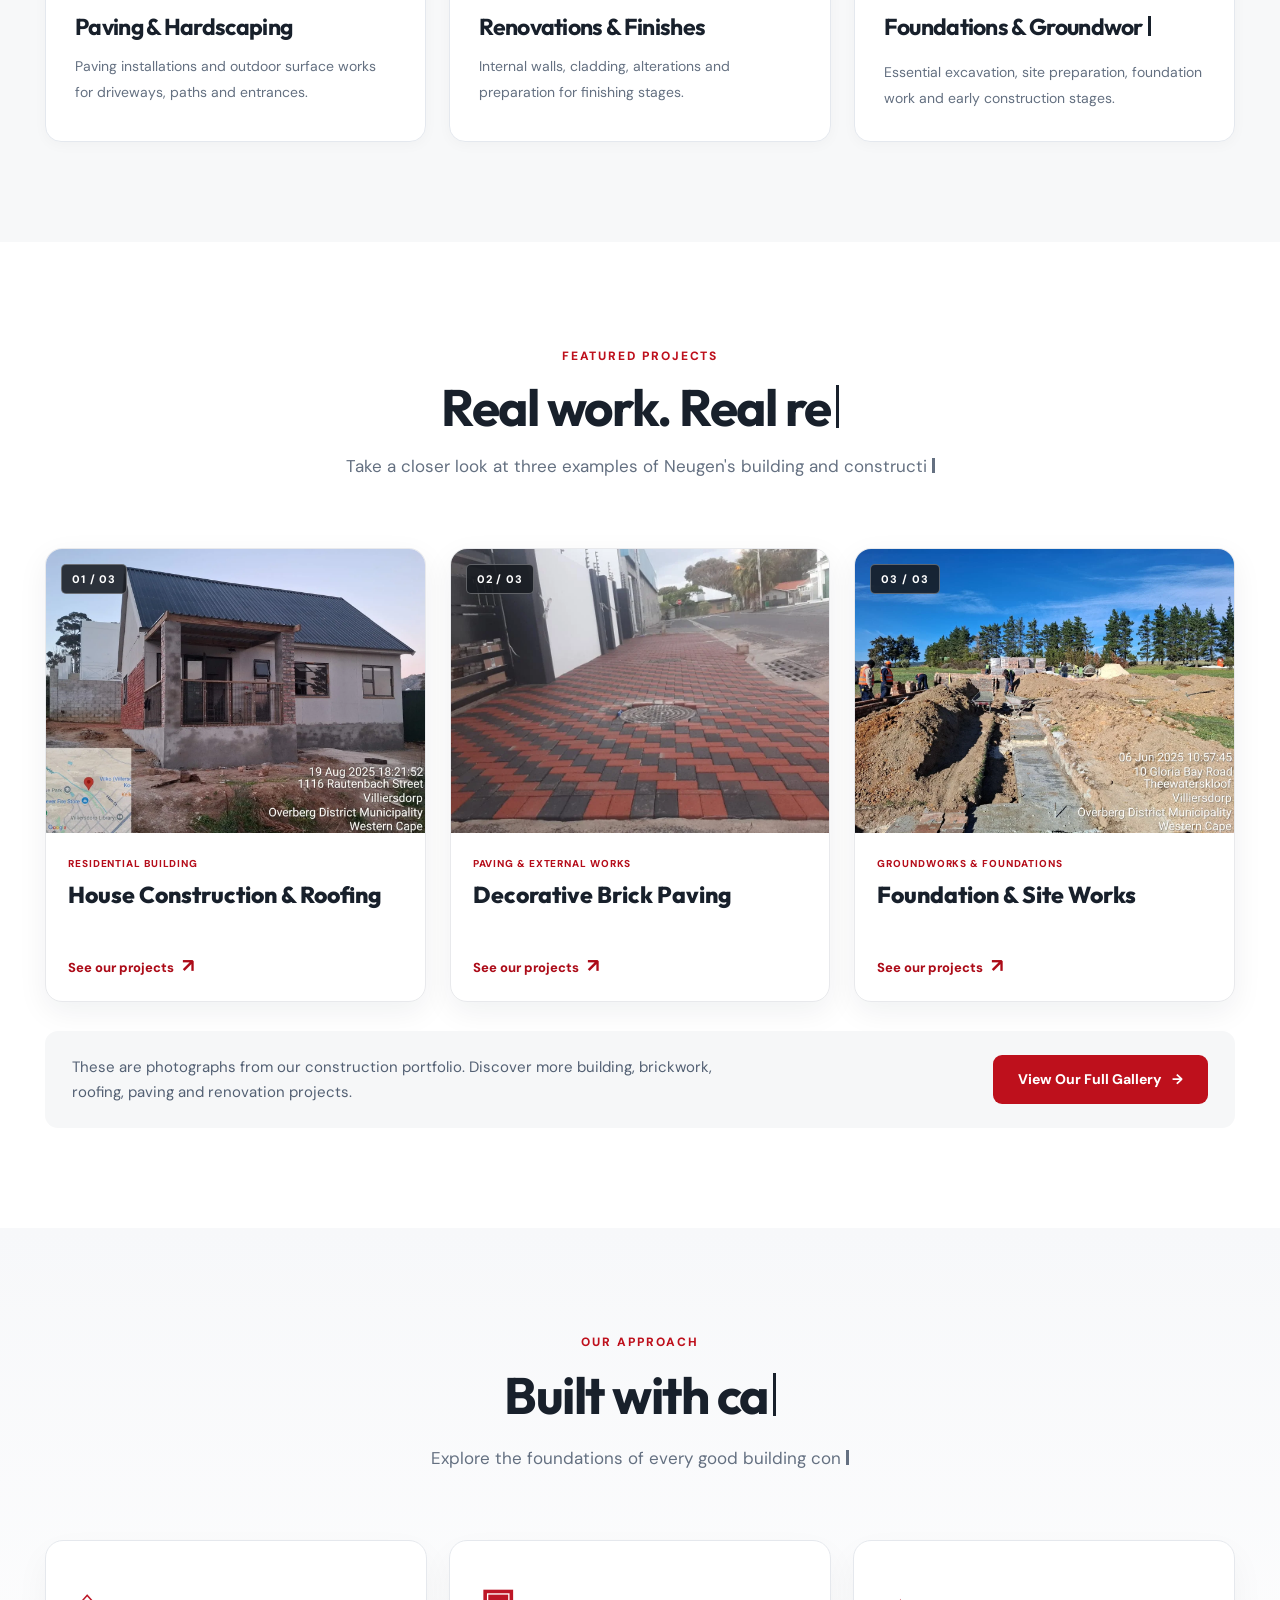
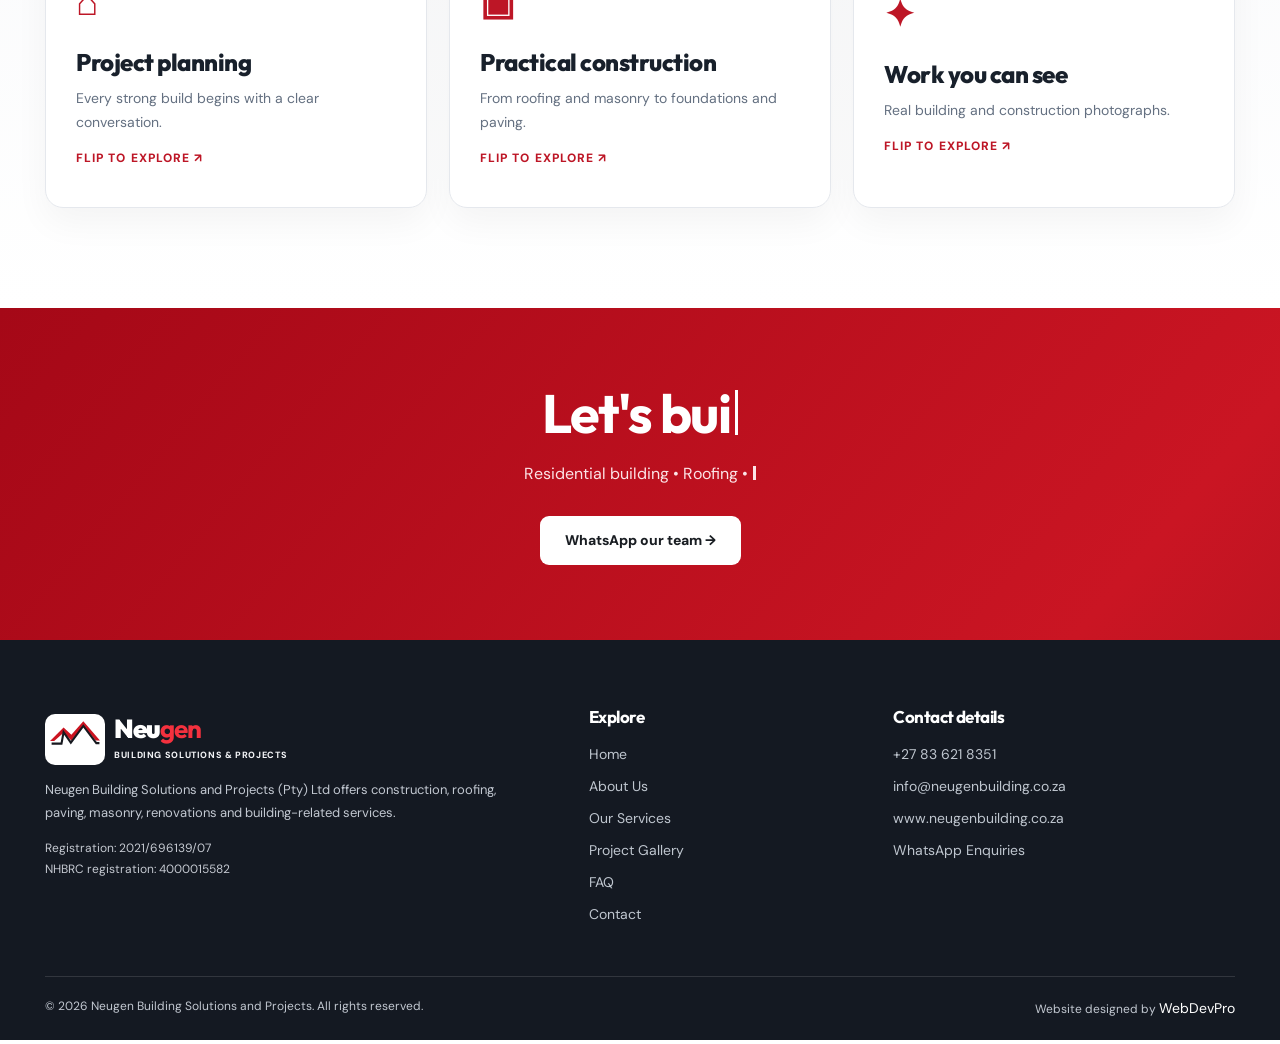
==== commit 3b98aeb5: "Correct Neugen spelling across website pages and PWA" ====
--- a/index.html
+++ b/index.html
@@ -1,7 +1,7 @@
 <!doctype html>
-<html lang="en-ZA"><head><meta charset="utf-8"><meta name="viewport" content="width=device-width, initial-scale=1,viewport-fit=cover"><title>Home | NewGen Building Solutions and Projects</title>
-<meta name="description" content="NewGen Building Solutions and Projects offers residential building, roofing, brickwork, foundations, paving and renovation services. View our work and request a quote.">
-<meta name="theme-color" content="#bd111d"><meta name="robots" content="index,follow"><meta property="og:title" content="NewGen Building Solutions and Projects">
+<html lang="en-ZA"><head><meta charset="utf-8"><meta name="viewport" content="width=device-width, initial-scale=1,viewport-fit=cover"><title>Home | Neugen Building Solutions and Projects</title>
+<meta name="description" content="Neugen Building Solutions and Projects offers residential building, roofing, brickwork, foundations, paving and renovation services. View our work and request a quote.">
+<meta name="theme-color" content="#bd111d"><meta name="robots" content="index,follow"><meta property="og:title" content="Neugen Building Solutions and Projects">
 <meta property="og:description" content="Building with purpose. Creating with pride."><meta property="og:type" content="website">
 <link rel="preload" as="image" href="/assets/project-05.webp" fetchpriority="high"><link rel="manifest" href="/manifest.webmanifest"><link rel="icon" type="image/svg+xml" href="/favicon.svg">
 <link rel="preconnect" href="https://fonts.googleapis.com"><link rel="preconnect" href="https://fonts.gstatic.com" crossorigin>
@@ -28,7 +28,7 @@
 .activePage{color:#ff8790!important}
 @media(max-width:750px){.pageLead{padding:135px 0 65px}.pageLead p{font-size:16px}.homePreview{grid-template-columns:1fr}.homePreview img{height:240px}}
 
-/* NewGen homepage featured projects — full-resolution portfolio photos */
+/* Neugen homepage featured projects — full-resolution portfolio photos */
 .featuredWork{background:#fff}
 .featuredWorkHead{max-width:780px;margin:0 auto 34px;text-align:center}
 .featuredWorkHead h2{margin:10px 0 14px}
@@ -53,19 +53,19 @@
 @media(max-width:700px){.featuredWorkGrid{grid-template-columns:1fr}.featuredWorkHead{margin-bottom:25px}.featuredWorkCard{max-width:620px;width:100%;margin:0 auto}.featuredWorkImage{aspect-ratio:16/10}.featuredWorkDetails{min-height:145px}.featuredWorkFooter{flex-direction:column;align-items:stretch;padding:22px}.featuredWorkFooter .btn{width:100%}}
 </style><link rel="stylesheet" href="/newgen-motion.css"></head><body>
 <a href="#main" class="skip">Skip to content</a><div class="bar"></div>
-<header id="header"><div class="container head"><a href="/" class="brand" aria-label="NewGen home">
-<svg viewBox="0 0 100 80" role="img" aria-label="NewGen roof logo"><path fill="#cb1421" d="M2 43 28 17l15 14L66 5l32 37-8 0-24-27-23 27-15-15L10 43Z"/><path stroke="#17191f" fill="none" stroke-width="4" d="M5 48h19L28 26l14 20L66 14l25 33h6"/><rect x="31" y="42" width="13" height="13" rx="2"/><path d="M38 42v13M31 48h13" stroke="#fff" stroke-width="2"/><rect x="65" y="42" width="13" height="13" rx="2"/><path d="M72 42v13M65 48h13" stroke="#fff" stroke-width="2"/><path fill="#be101c" d="M26 69h51v4H26Z"/></svg>
-<span><span class="brandName">New<b>Gen</b></span><span class="brandSub">Building Solutions & Projects</span></span></a>
+<header id="header"><div class="container head"><a href="/" class="brand" aria-label="Neugen home">
+<svg viewBox="0 0 100 80" role="img" aria-label="Neugen roof logo"><path fill="#cb1421" d="M2 43 28 17l15 14L66 5l32 37-8 0-24-27-23 27-15-15L10 43Z"/><path stroke="#17191f" fill="none" stroke-width="4" d="M5 48h19L28 26l14 20L66 14l25 33h6"/><rect x="31" y="42" width="13" height="13" rx="2"/><path d="M38 42v13M31 48h13" stroke="#fff" stroke-width="2"/><rect x="65" y="42" width="13" height="13" rx="2"/><path d="M72 42v13M65 48h13" stroke="#fff" stroke-width="2"/><path fill="#be101c" d="M26 69h51v4H26Z"/></svg>
+<span><span class="brandName">Neu<b>gen</b></span><span class="brandSub">Building Solutions & Projects</span></span></a>
 <nav class="nav" id="nav" aria-label="Primary navigation"><a href="/">Home</a><a href="/about">About</a><a href="/services">Services</a><a href="/projects">Our Work</a><a href="/faq">FAQ</a><a href="/contact" class="btn">Get a Quote ↗</a></nav>
 <button class="menuButton" id="menuButton" aria-label="Open menu" aria-expanded="false">☰</button></div></header>
-<main id="main"><section class="hero" id="home"><div class="heroPhoto heroSlideImage is-active" data-hero-image="0" style="background-image:url('/assets/project-05.webp')" aria-hidden="true"></div><div class="heroPhoto heroSlideImage" data-hero-image="1" style="background-image:url('/assets/project-04.webp')" aria-hidden="true"></div><div class="heroPhoto heroSlideImage" data-hero-image="2" style="background-image:url('/assets/project-13.webp')" aria-hidden="true"></div><div class="container"><span class="eyebrow" style="color:#ff5e69">WELCOME TO NEWGEN BUILDING SOLUTIONS</span><h1 id="heroTitle">Built on solid foundations.<em>Made to last.</em></h1><p id="heroDesc">Residential building, renovations and practical construction solutions. See actual project work and let us discuss your next build.</p><div style="display:flex;gap:12px;flex-wrap:wrap"><a href="/projects" class="btn">Explore our work <span class="heroArrow">→</span></a><a href="/contact" class="btn outline">Request a quote</a></div><div class="heroChips"><span>Residential construction</span><span>Roofing & brickwork</span><span>Foundations & paving</span></div></div><div class="heroBottom"><div class="container"><small>01 / NewGen Building Projects</small><div class="heroDots" aria-label="Choose a hero photograph"><button class="is-active" type="button" data-hero-dot="0" aria-pressed="true" aria-label="Show house construction photo"></button><button type="button" data-hero-dot="1" aria-pressed="false" aria-label="Show paving photo"></button><button type="button" data-hero-dot="2" aria-pressed="false" aria-label="Show foundation photo"></button></div><div class="heroControls"><button id="prevHero" aria-label="Previous hero slide">‹</button><button id="nextHero" aria-label="Next hero slide">›</button></div></div></div></section><div class="trust"><div class="container trustGrid"><div><strong>✓</strong> Building solutions</div><div><strong>⌂</strong> Residential & property work</div><div><strong>✦</strong> Practical project enquiries</div></div></div>
+<main id="main"><section class="hero" id="home"><div class="heroPhoto heroSlideImage is-active" data-hero-image="0" style="background-image:url('/assets/project-05.webp')" aria-hidden="true"></div><div class="heroPhoto heroSlideImage" data-hero-image="1" style="background-image:url('/assets/project-04.webp')" aria-hidden="true"></div><div class="heroPhoto heroSlideImage" data-hero-image="2" style="background-image:url('/assets/project-13.webp')" aria-hidden="true"></div><div class="container"><span class="eyebrow" style="color:#ff5e69">WELCOME TO NEUGEN BUILDING SOLUTIONS</span><h1 id="heroTitle">Built on solid foundations.<em>Made to last.</em></h1><p id="heroDesc">Residential building, renovations and practical construction solutions. See actual project work and let us discuss your next build.</p><div style="display:flex;gap:12px;flex-wrap:wrap"><a href="/projects" class="btn">Explore our work <span class="heroArrow">→</span></a><a href="/contact" class="btn outline">Request a quote</a></div><div class="heroChips"><span>Residential construction</span><span>Roofing & brickwork</span><span>Foundations & paving</span></div></div><div class="heroBottom"><div class="container"><small>01 / Neugen Building Projects</small><div class="heroDots" aria-label="Choose a hero photograph"><button class="is-active" type="button" data-hero-dot="0" aria-pressed="true" aria-label="Show house construction photo"></button><button type="button" data-hero-dot="1" aria-pressed="false" aria-label="Show paving photo"></button><button type="button" data-hero-dot="2" aria-pressed="false" aria-label="Show foundation photo"></button></div><div class="heroControls"><button id="prevHero" aria-label="Previous hero slide">‹</button><button id="nextHero" aria-label="Next hero slide">›</button></div></div></div></section><div class="trust"><div class="container trustGrid"><div><strong>✓</strong> Building solutions</div><div><strong>⌂</strong> Residential & property work</div><div><strong>✦</strong> Practical project enquiries</div></div></div>
 <section class="section alternate" id="services"><div class="container"><div class="sectHead"><span class="eyebrow">WHAT WE DO</span><h2>Building services with purpose.</h2><p class="lead">From groundwork and structures to roofing, paving and interior finishes, we help bring construction plans to life.</p></div><div class="serviceGrid" id="servicesGrid"></div></div></section>
 <section class="section featuredWork" id="featured-work" aria-labelledby="featured-work-heading">
   <div class="container">
     <div class="sectHead featuredWorkHead">
       <span class="eyebrow">FEATURED PROJECTS</span>
       <h2 id="featured-work-heading">Real work. Real results.</h2>
-      <p class="lead">Take a closer look at three examples of NewGen's building and construction work. Explore our complete gallery for more on-site photographs.</p>
+      <p class="lead">Take a closer look at three examples of Neugen's building and construction work. Explore our complete gallery for more on-site photographs.</p>
     </div>
     <div class="featuredWorkGrid">
       <a class="featuredWorkCard" href="/projects" aria-label="Explore our residential building and roofing projects">
@@ -119,7 +119,7 @@
     <div class="ng-flip-grid">
       <button class="flipCard" type="button" aria-label="Discover our project planning approach" aria-pressed="false"><span class="flipInner">
         <span class="flipFace flipFront"><span class="flipSymbol" aria-hidden="true">⌂</span><strong>Project planning</strong><small>Every strong build begins with a clear conversation.</small><span class="flipHint">Flip to explore ↗</span></span>
-        <span class="flipFace flipBack"><strong>A clear starting point.</strong><small>Discuss your property, project scope and the kind of construction or renovation work you need with the NewGen team.</small><span class="flipHint">Tap to flip back ↶</span></span>
+        <span class="flipFace flipBack"><strong>A clear starting point.</strong><small>Discuss your property, project scope and the kind of construction or renovation work you need with the Neugen team.</small><span class="flipHint">Tap to flip back ↶</span></span>
       </span></button>
       <button class="flipCard" type="button" aria-label="Discover our construction services" aria-pressed="false"><span class="flipInner">
         <span class="flipFace flipFront"><span class="flipSymbol" aria-hidden="true">▣</span><strong>Practical construction</strong><small>From roofing and masonry to foundations and paving.</small><span class="flipHint">Flip to explore ↗</span></span>
@@ -127,14 +127,14 @@
       </span></button>
       <button class="flipCard" type="button" aria-label="Discover our project gallery" aria-pressed="false"><span class="flipInner">
         <span class="flipFace flipFront"><span class="flipSymbol" aria-hidden="true">✦</span><strong>Work you can see</strong><small>Real building and construction photographs.</small><span class="flipHint">Flip to explore ↗</span></span>
-        <span class="flipFace flipBack"><strong>See the details.</strong><small>Browse the project gallery for photographs of NewGen's construction, roofing, paving and building work.</small><span class="flipHint">Tap to flip back ↶</span></span>
+        <span class="flipFace flipBack"><strong>See the details.</strong><small>Browse the project gallery for photographs of Neugen's construction, roofing, paving and building work.</small><span class="flipHint">Tap to flip back ↶</span></span>
       </span></button>
     </div>
   </div>
 </section>
-<section class="cta"><div class="container"><h2>Let's build something that lasts.</h2><p>Residential building • Roofing • Paving • Brickwork • Renovations</p><a class="btn white" href="https://wa.me/27836218351?text=Hello%20NewGen%2C%20I%20would%20like%20to%20request%20a%20quote." target="_blank" rel="noopener">WhatsApp our team →</a></div></section></main>
-<footer><div class="container"><div class="ftgrid"><div><a class="brand" href="/"><svg viewBox="0 0 100 80" aria-hidden="true"><path fill="#cb1421" d="M2 43 28 17l15 14L66 5l32 37-8 0-24-27-23 27-15-15L10 43Z"/><path stroke="#17191f" fill="none" stroke-width="4" d="M5 48h19L28 26l14 20L66 14l25 33h6"/></svg><span><span class="brandName">New<b>Gen</b></span><span class="brandSub">Building Solutions & Projects</span></span></a><p>NewGen Building Solutions and Projects (Pty) Ltd offers construction, roofing, paving, masonry, renovations and building-related services.</p><p class="socialProof">Registration: 2021/696139/07<br>NHBRC registration: 4000015582</p></div><div><h3>Explore</h3><a href="/">Home</a><a href="/about">About Us</a><a href="/services">Our Services</a><a href="/projects">Project Gallery</a><a href="/faq">FAQ</a><a href="/contact">Contact</a></div><div><h3>Contact details</h3><a href="tel:+27836218351">+27 83 621 8351</a><a href="mailto:info@neugenbuilding.co.za">info@neugenbuilding.co.za</a><a href="https://www.neugenbuilding.co.za">www.neugenbuilding.co.za</a><a href="https://wa.me/27836218351">WhatsApp Enquiries</a></div></div><div class="copyright"><span>© <span id="year"></span> NewGen Building Solutions and Projects. All rights reserved.</span><span>Website designed by <a style="display:inline;color:#fff" href="https://webdevpro.co.za" target="_blank" rel="noopener">WebDevPro</a></span></div></div></footer>
-<button class="floatChat" id="chatToggle" aria-label="Open WhatsApp assistant">◉</button><div class="chatBox" id="chatBox"><div class="chatHead">NewGen • WhatsApp Assistant <button style="float:right;border:0;background:none;color:#fff;font-size:20px" id="chatClose" aria-label="Close">×</button></div><form class="chatBody" id="chatForm"><p>Hello 👋 Welcome to NewGen. Share your details and we'll prepare a WhatsApp enquiry.</p><input name="name" placeholder="Your name" aria-label="Your name" required><input name="phone" type="tel" placeholder="Phone number" aria-label="Phone number" required><select name="service" aria-label="Service" required><option value="">Select a service</option><option>Residential construction</option><option>Brickwork</option><option>Roofing</option><option>Paving</option><option>Renovations</option><option>Foundations</option><option>General enquiry</option></select><textarea name="message" placeholder="Describe your project..." aria-label="Project details" rows="3" required></textarea><button class="btn" type="submit">Open WhatsApp →</button></form></div><button class="backTop" id="backTop" aria-label="Back to top">↑</button><div class="lightbox" id="lightbox"><button id="lightboxClose" aria-label="Close photo viewer">×</button><img id="lightboxImage" alt="Enlarged project photo"></div>
+<section class="cta"><div class="container"><h2>Let's build something that lasts.</h2><p>Residential building • Roofing • Paving • Brickwork • Renovations</p><a class="btn white" href="https://wa.me/27836218351?text=Hello%20Neugen%2C%20I%20would%20like%20to%20request%20a%20quote." target="_blank" rel="noopener">WhatsApp our team →</a></div></section></main>
+<footer><div class="container"><div class="ftgrid"><div><a class="brand" href="/"><svg viewBox="0 0 100 80" aria-hidden="true"><path fill="#cb1421" d="M2 43 28 17l15 14L66 5l32 37-8 0-24-27-23 27-15-15L10 43Z"/><path stroke="#17191f" fill="none" stroke-width="4" d="M5 48h19L28 26l14 20L66 14l25 33h6"/></svg><span><span class="brandName">Neu<b>gen</b></span><span class="brandSub">Building Solutions & Projects</span></span></a><p>Neugen Building Solutions and Projects (Pty) Ltd offers construction, roofing, paving, masonry, renovations and building-related services.</p><p class="socialProof">Registration: 2021/696139/07<br>NHBRC registration: 4000015582</p></div><div><h3>Explore</h3><a href="/">Home</a><a href="/about">About Us</a><a href="/services">Our Services</a><a href="/projects">Project Gallery</a><a href="/faq">FAQ</a><a href="/contact">Contact</a></div><div><h3>Contact details</h3><a href="tel:+27836218351">+27 83 621 8351</a><a href="mailto:info@neugenbuilding.co.za">info@neugenbuilding.co.za</a><a href="https://www.neugenbuilding.co.za">www.neugenbuilding.co.za</a><a href="https://wa.me/27836218351">WhatsApp Enquiries</a></div></div><div class="copyright"><span>© <span id="year"></span> Neugen Building Solutions and Projects. All rights reserved.</span><span>Website designed by <a style="display:inline;color:#fff" href="https://webdevpro.co.za" target="_blank" rel="noopener">WebDevPro</a></span></div></div></footer>
+<button class="floatChat" id="chatToggle" aria-label="Open WhatsApp assistant">◉</button><div class="chatBox" id="chatBox"><div class="chatHead">Neugen • WhatsApp Assistant <button style="float:right;border:0;background:none;color:#fff;font-size:20px" id="chatClose" aria-label="Close">×</button></div><form class="chatBody" id="chatForm"><p>Hello 👋 Welcome to Neugen. Share your details and we'll prepare a WhatsApp enquiry.</p><input name="name" placeholder="Your name" aria-label="Your name" required><input name="phone" type="tel" placeholder="Phone number" aria-label="Phone number" required><select name="service" aria-label="Service" required><option value="">Select a service</option><option>Residential construction</option><option>Brickwork</option><option>Roofing</option><option>Paving</option><option>Renovations</option><option>Foundations</option><option>General enquiry</option></select><textarea name="message" placeholder="Describe your project..." aria-label="Project details" rows="3" required></textarea><button class="btn" type="submit">Open WhatsApp →</button></form></div><button class="backTop" id="backTop" aria-label="Back to top">↑</button><div class="lightbox" id="lightbox"><button id="lightboxClose" aria-label="Close photo viewer">×</button><img id="lightboxImage" alt="Enlarged project photo"></div>
 <script>
 const services=[
 ['01','Residential Construction','Residential building work, from foundations and structure through to roofing and associated finishes.','home'],
@@ -167,7 +167,7 @@
  document.getElementById('heroTitle').innerHTML=s[0]+'<em>'+s[1]+'</em>';
  document.getElementById('heroDesc').textContent=s[2];
  const label=document.querySelector('.heroBottom small');
- if(label)label.textContent='0'+(current+1)+' / 03 · NewGen Building Projects';
+ if(label)label.textContent='0'+(current+1)+' / 03 · Neugen Building Projects';
 }
 function changeSlide(to){
  current=(to+slides.length)%slides.length;
@@ -181,7 +181,7 @@
 interval=setInterval(()=>{if(document.visibilityState==='visible')changeSlide(current+1)},7200);
 document.addEventListener('visibilitychange',()=>{if(document.visibilityState==='visible' && interval){clearInterval(interval);interval=setInterval(()=>changeSlide(current+1),7200)}});
 }
-function openWA(data){const msg='Hello NewGen Building Solutions, please assist me.\nName: '+data.name+'\nPhone: '+data.phone+'\nService: '+data.service+'\nProject: '+data.message;window.open('https://wa.me/27836218351?text='+encodeURIComponent(msg),'_blank','noopener,noreferrer')};
+function openWA(data){const msg='Hello Neugen Building Solutions, please assist me.\nName: '+data.name+'\nPhone: '+data.phone+'\nService: '+data.service+'\nProject: '+data.message;window.open('https://wa.me/27836218351?text='+encodeURIComponent(msg),'_blank','noopener,noreferrer')};
 for(const id of ['quoteForm','chatForm'])document.getElementById(id)?.addEventListener('submit',e=>{e.preventDefault();const f=e.currentTarget;if(!f.reportValidity())return;openWA(Object.fromEntries(new FormData(f).entries()));if(id==='chatForm')document.getElementById('chatBox').classList.remove('open')});
 if(document.getElementById('chatToggle'))document.getElementById('chatToggle').onclick=()=>document.getElementById('chatBox').classList.toggle('open');if(document.getElementById('chatClose'))document.getElementById('chatClose').onclick=()=>document.getElementById('chatBox').classList.remove('open');
 if(document.getElementById('backTop'))document.getElementById('backTop').onclick=()=>scrollTo({top:0,behavior:'smooth'});if(document.getElementById('year'))document.getElementById('year').textContent=new Date().getFullYear();
--- a/newgen-motion.css
+++ b/newgen-motion.css
@@ -1,5 +1,5 @@
 
-/* NewGen 2026 motion and mobile enhancements. Shared across every page. */
+/* Neugen 2026 motion and mobile enhancements. Shared across every page. */
 :root{--motion-ease:cubic-bezier(.22,1,.36,1)}
 html{scroll-behavior:smooth}
 :focus-visible{outline:3px solid #ff6b78;outline-offset:4px}
@@ -82,7 +82,7 @@
 }
 
 
-/* NewGen hero gallery — three original project photographs. */
+/* Neugen hero gallery — three original project photographs. */
 .hero{background:#171d25}
 .hero .heroSlideImage{
  background-color:#20252d;background-repeat:no-repeat;background-size:cover;
